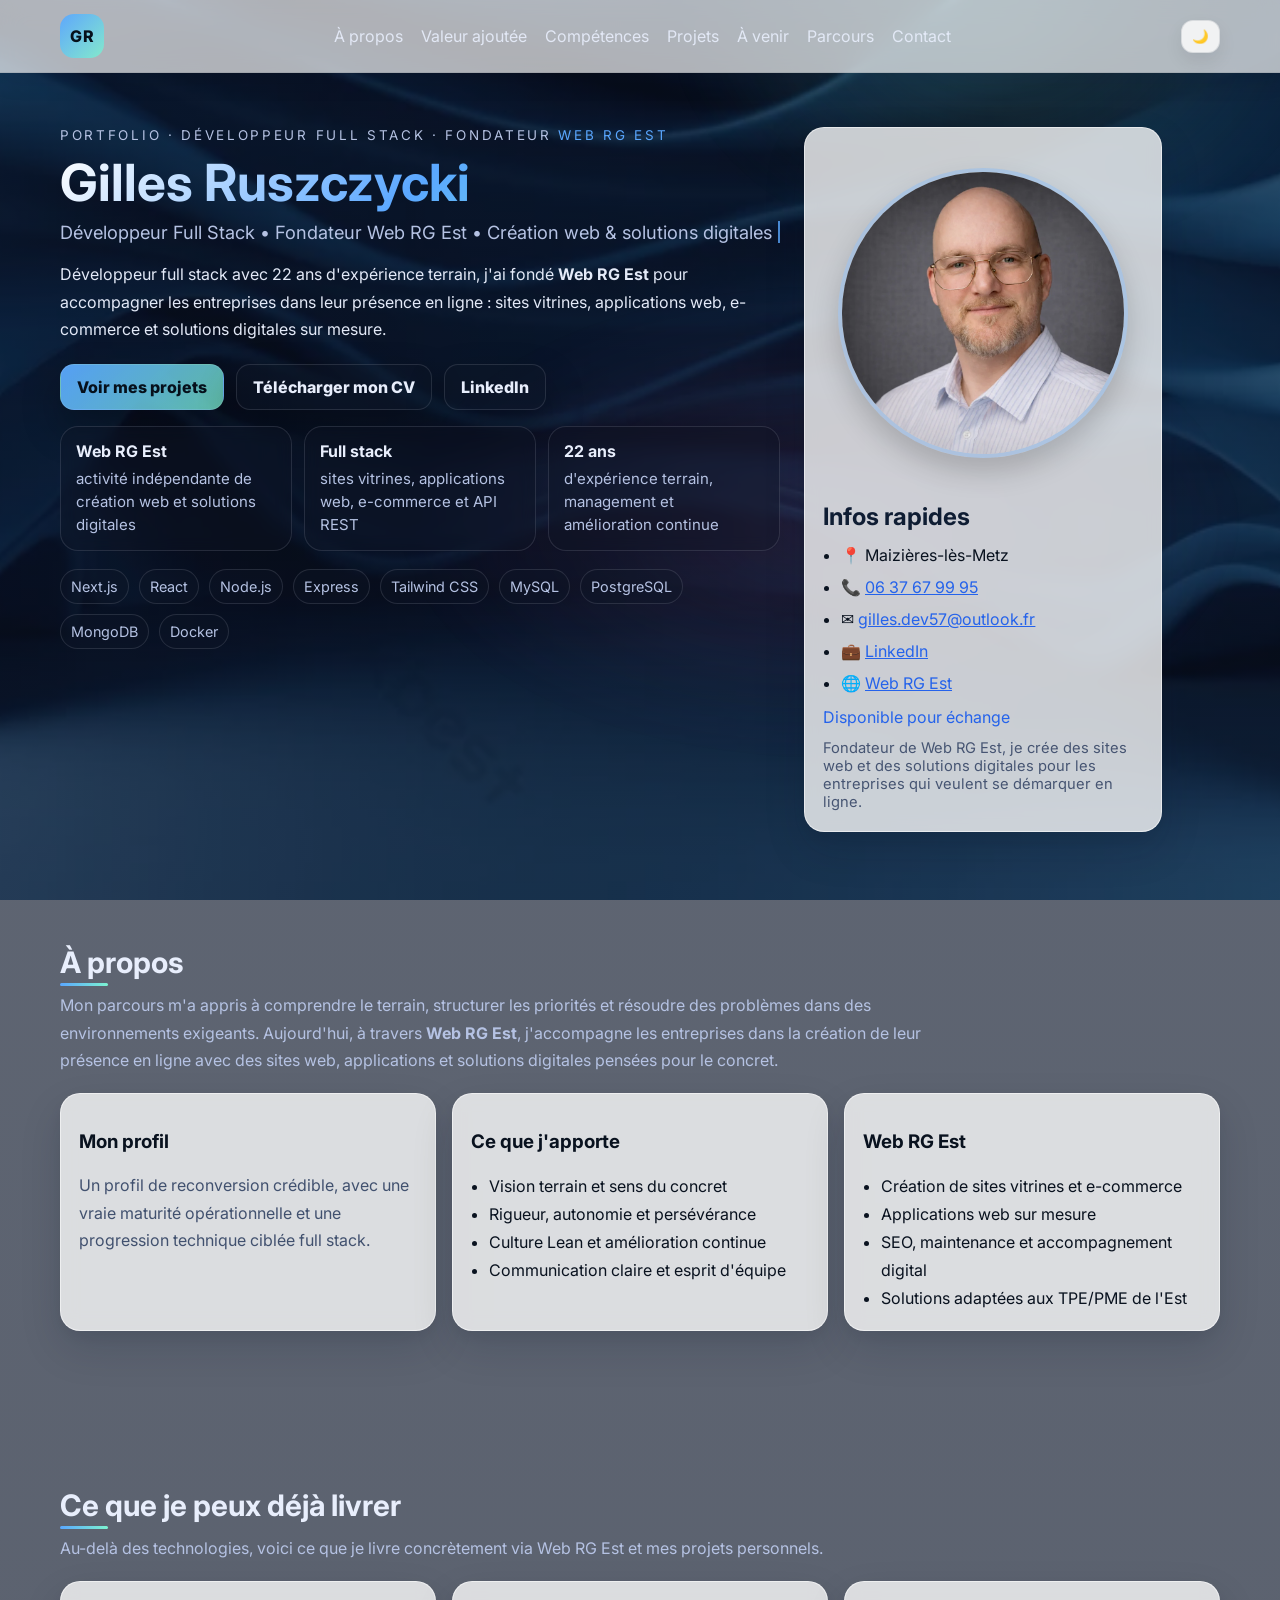
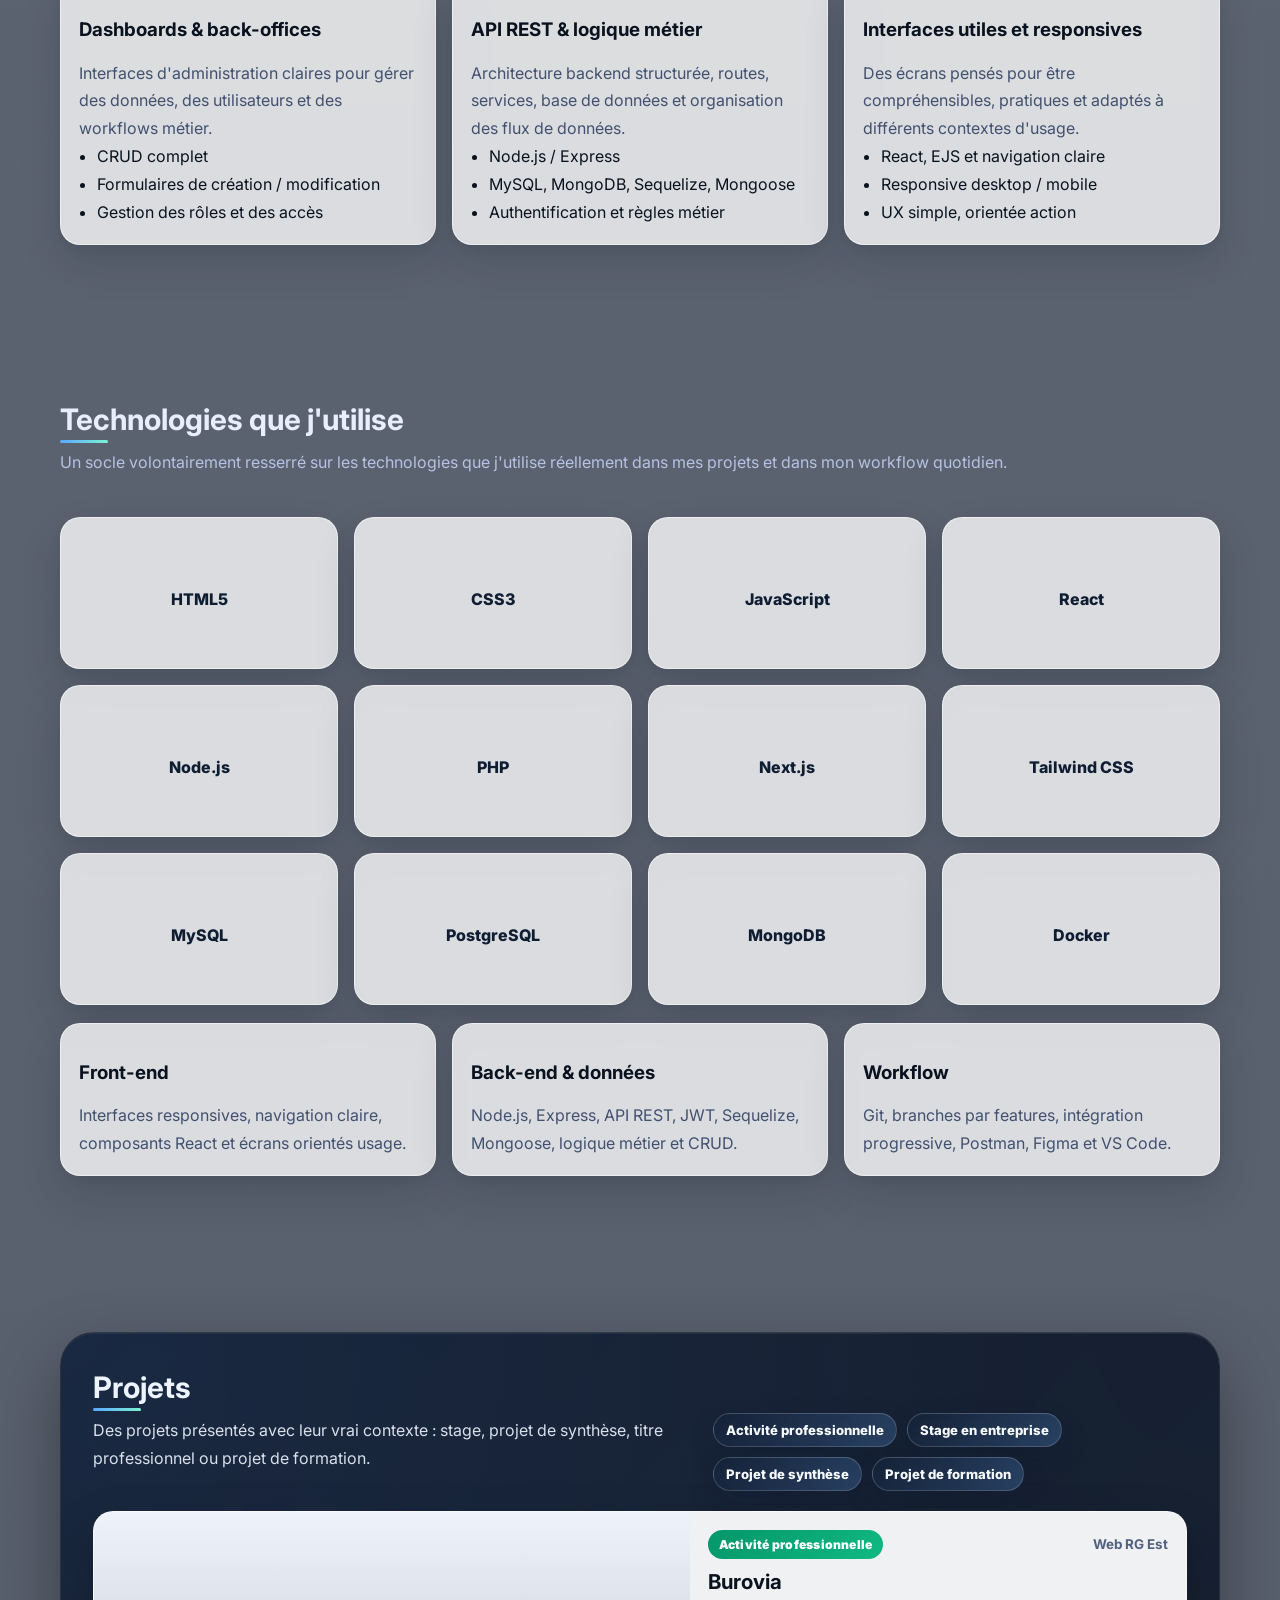
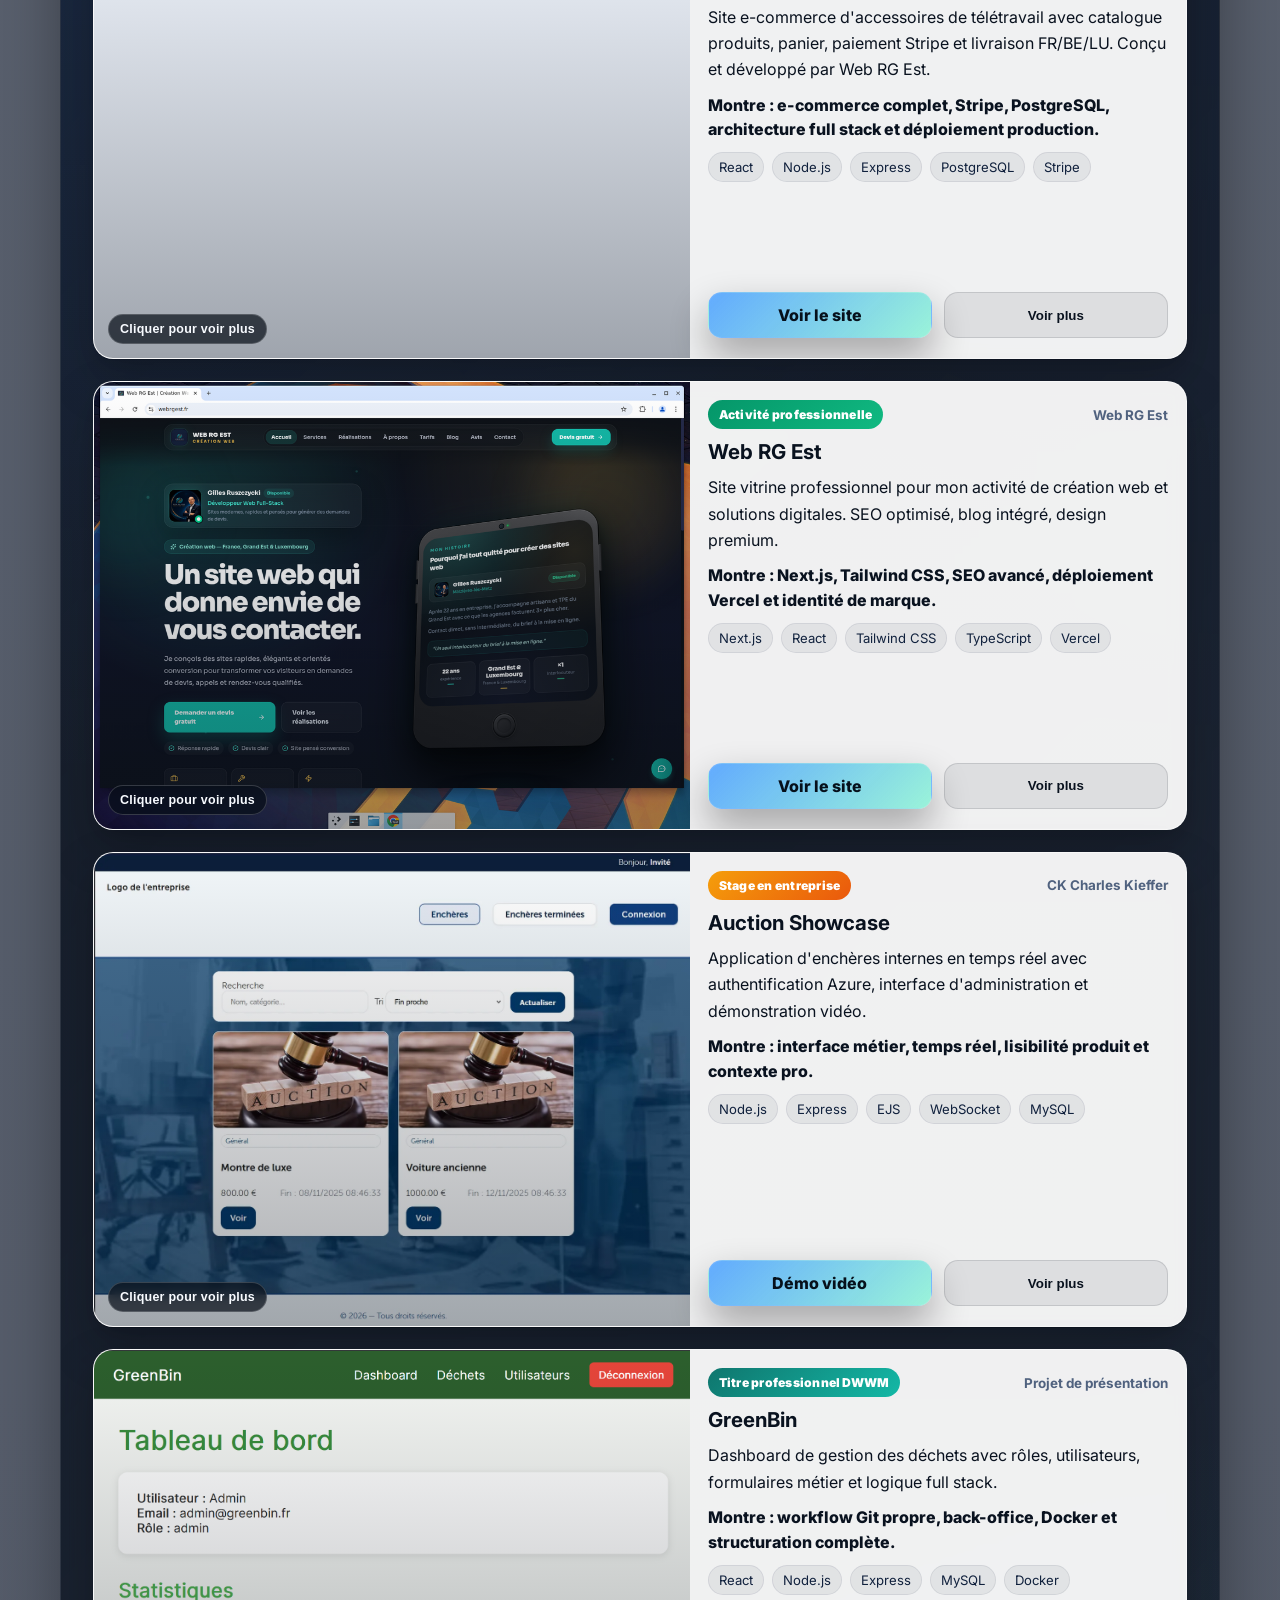
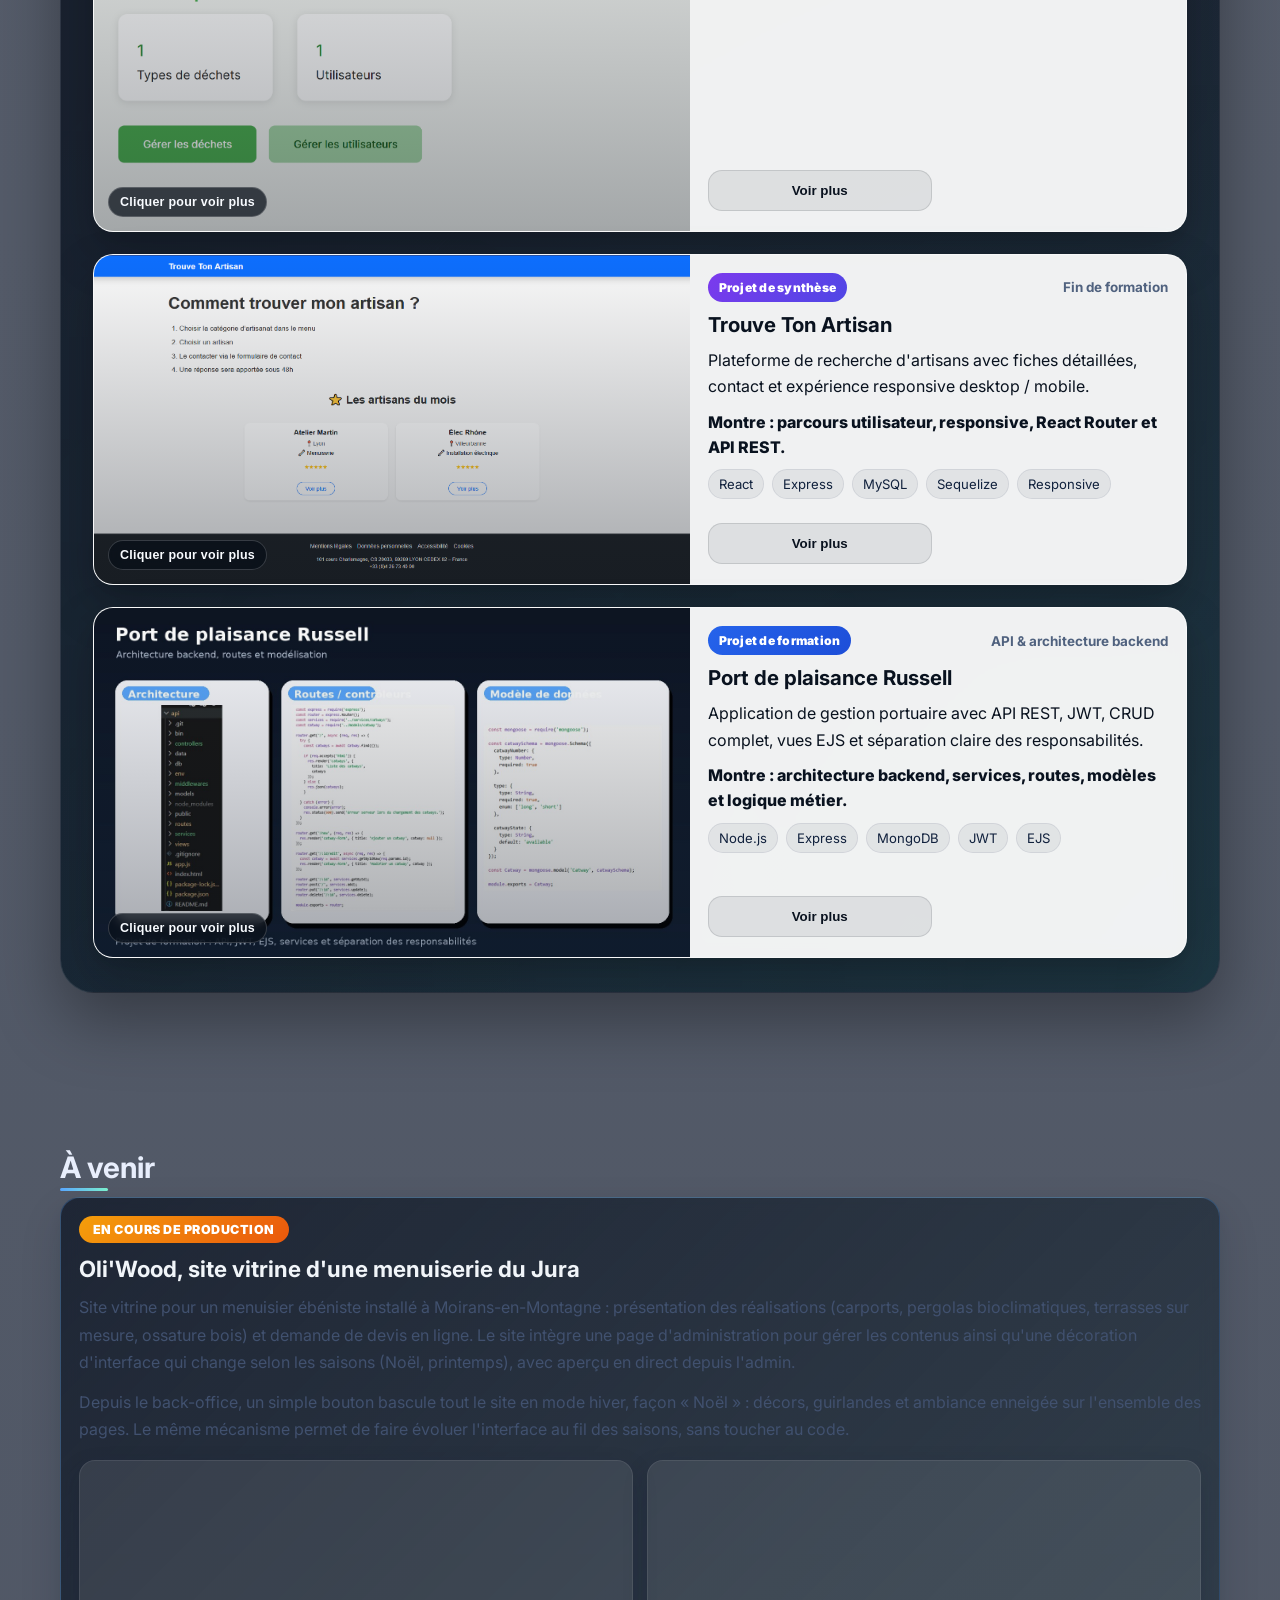
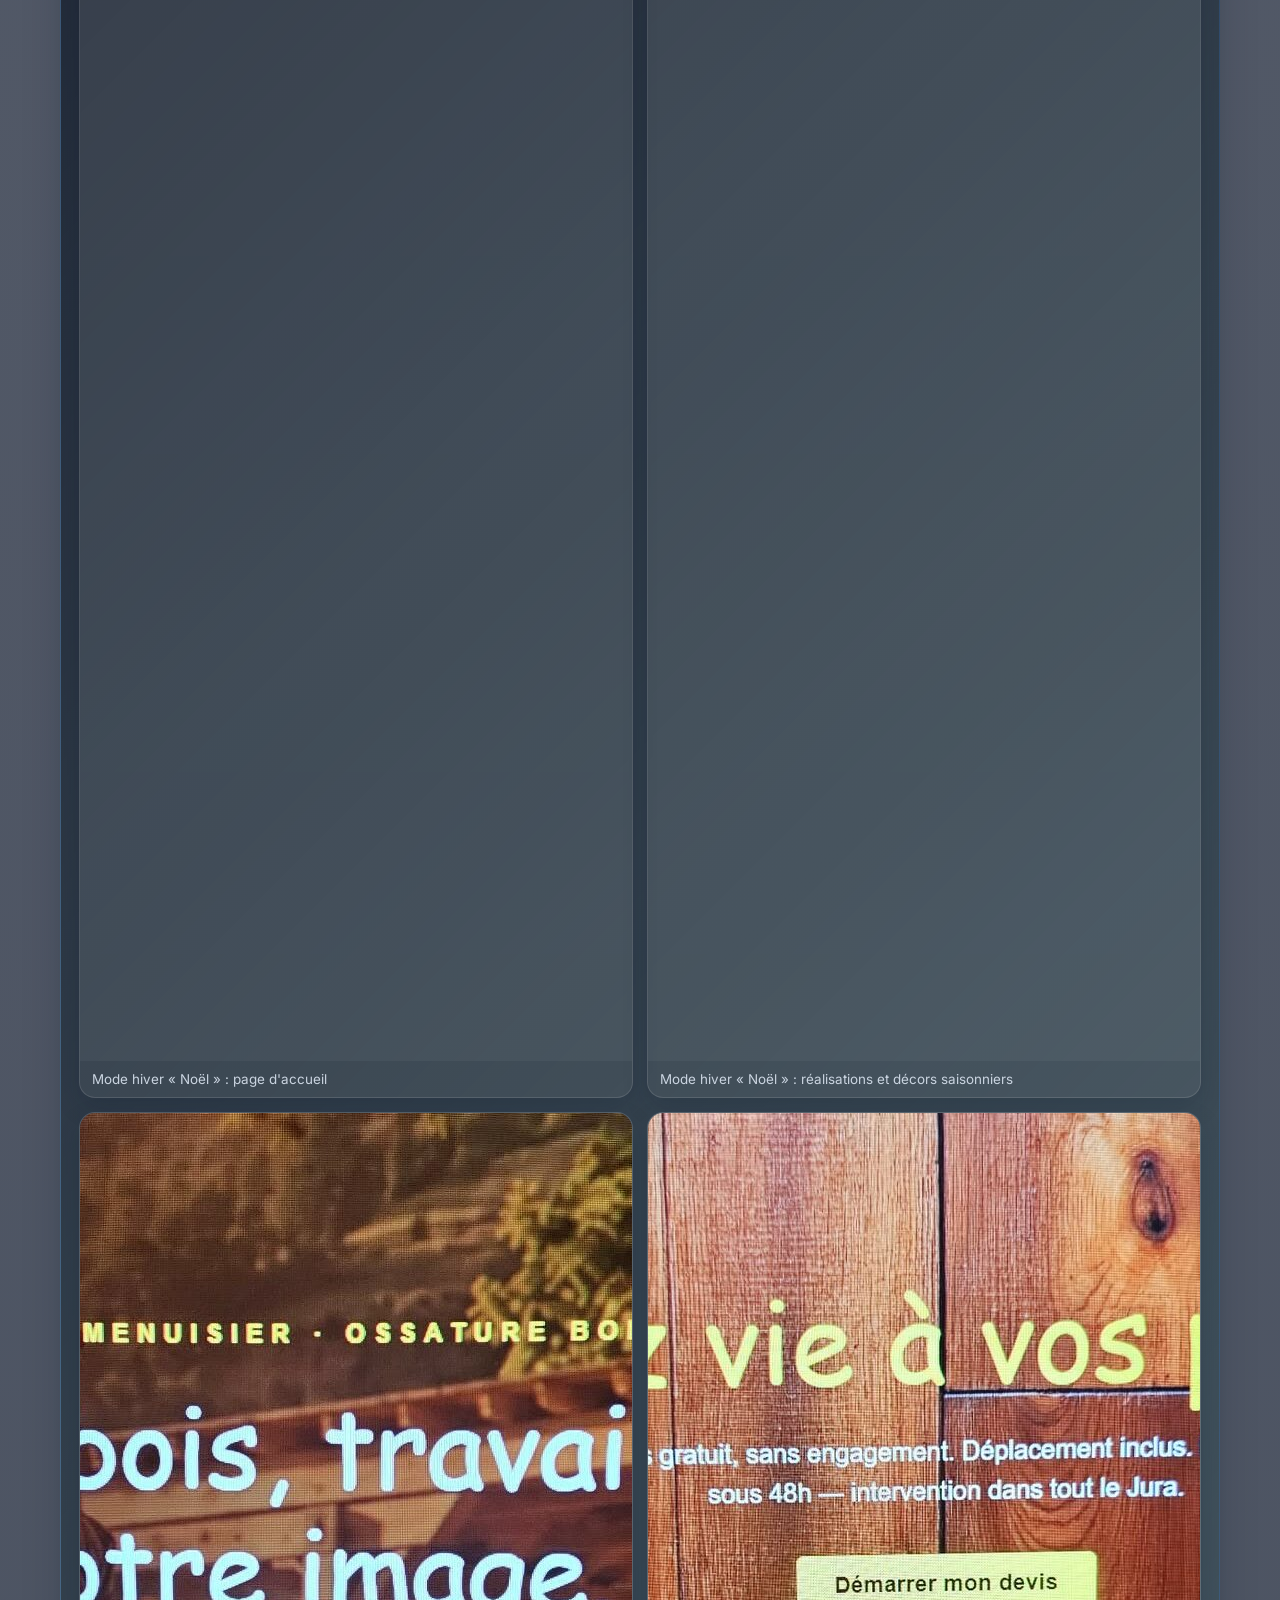
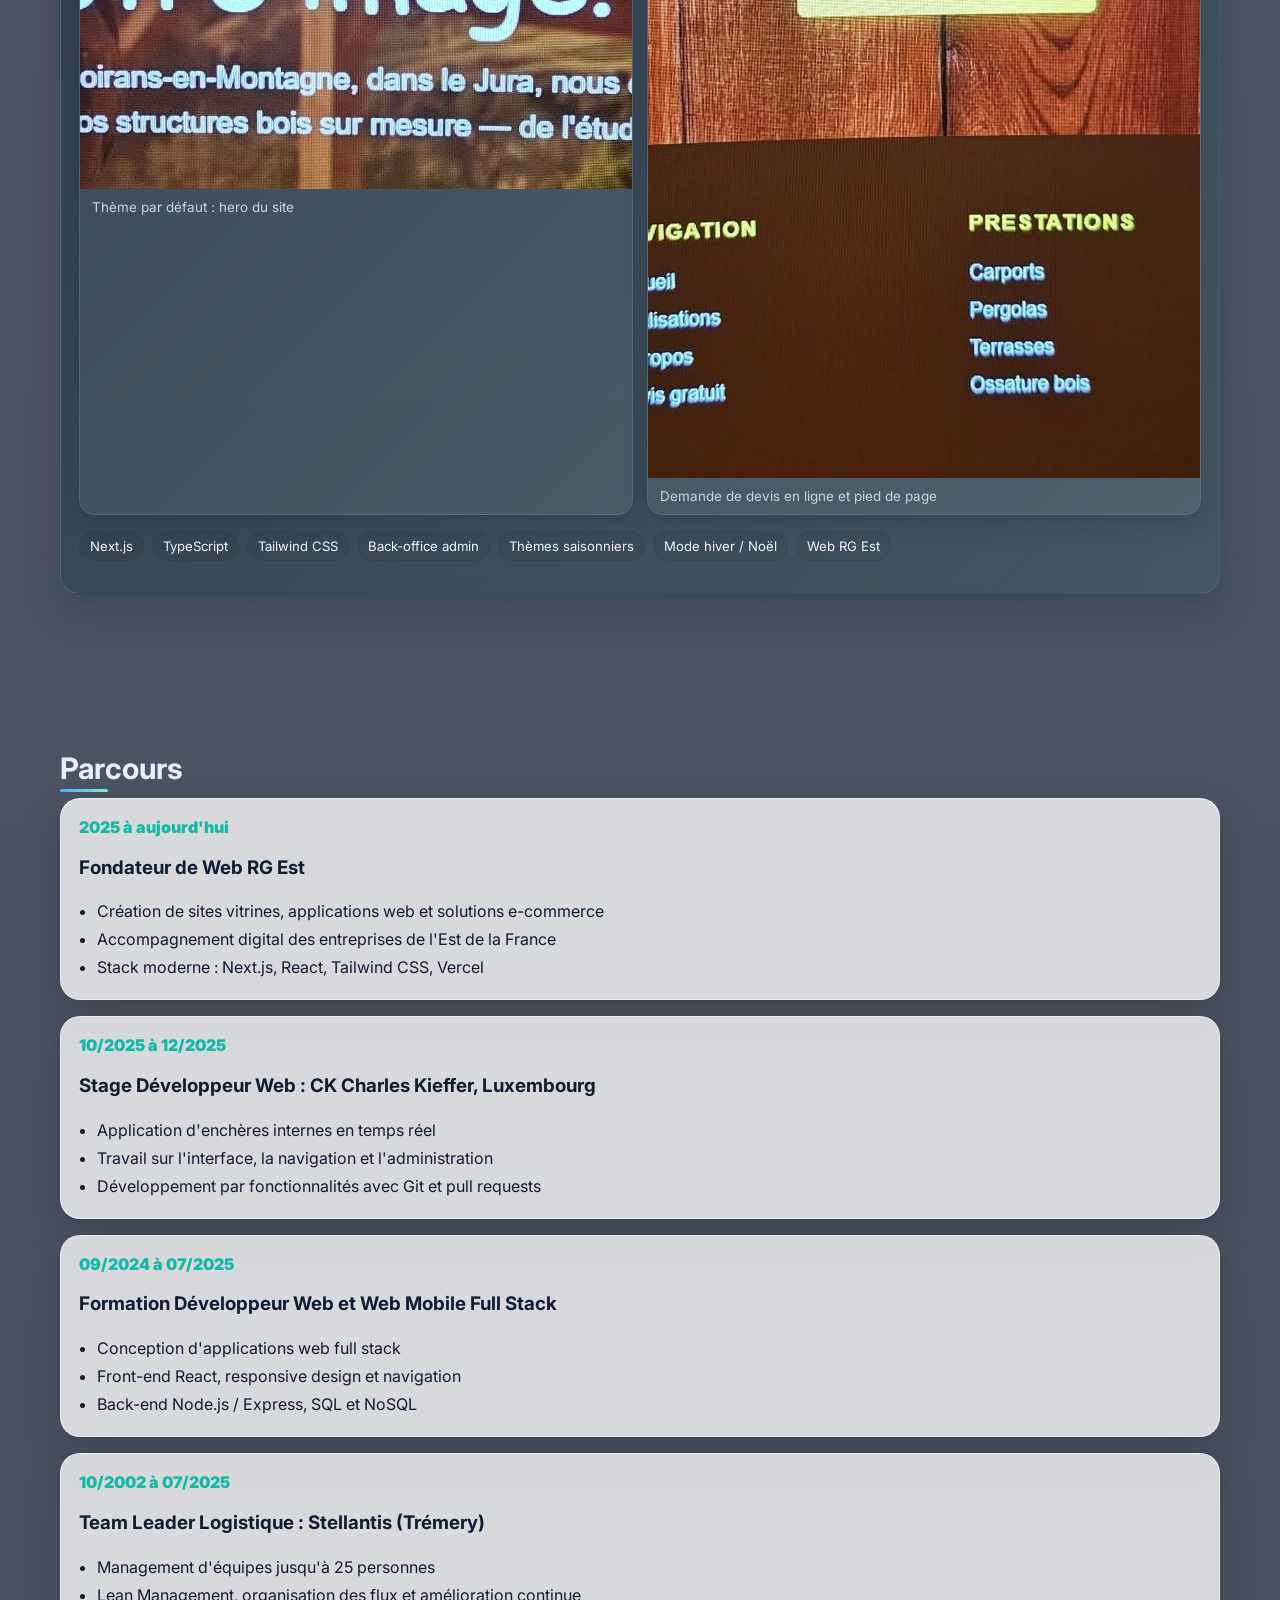
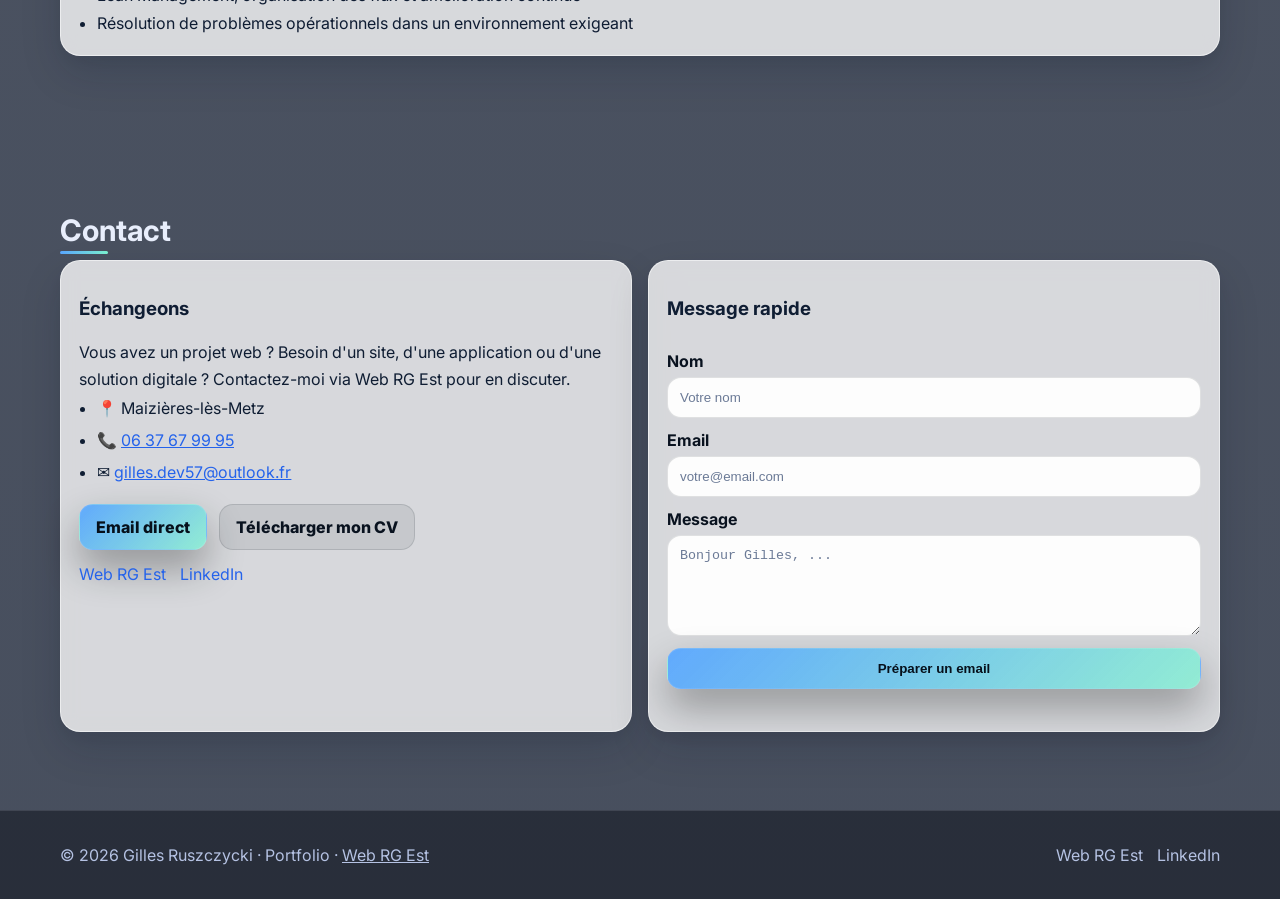
==== index.html @ 287aef4d "feat(a-venir): captures Oli'Wood dont le mode hiver Noel Co-Authored-By: gilles-dev <bnvc.x@outlook." ====
<!doctype html>
<html lang="fr">

<head>
  <meta charset="utf-8" />
  <meta name="viewport" content="width=device-width, initial-scale=1" />
  <title>Gilles Ruszczycki | Développeur Full Stack & Créateur Web RG Est</title>
  <meta name="description"
    content="Portfolio de Gilles Ruszczycki, développeur full stack et fondateur de Web RG Est : création de sites web, applications et solutions digitales." />
  <meta property="og:title" content="Gilles Ruszczycki | Développeur Full Stack & Créateur Web RG Est">
  <meta property="og:description"
    content="Développeur full stack et fondateur de Web RG Est : création web, applications et solutions digitales dans l'Est de la France." />
  <meta property="og:image" content="https://gilles-rusz.github.io/PORTFOLIO_CV2026/assets/img/preview_v7.jpg">
  <meta property="og:url" content="https://gilles-rusz.github.io/PORTFOLIO_CV2026/">
  <meta property="og:type" content="website">
  <meta name="author" content="Gilles Ruszczycki">
  <meta name="robots" content="index, follow">
  <meta name="theme-color" content="#0b0f17">
  <link rel="canonical" href="https://gilles-rusz.github.io/PORTFOLIO_CV2026/">

  <link rel="stylesheet" href="style.css?v=8.0">
  <link rel="stylesheet" href="https://cdn.jsdelivr.net/gh/devicons/devicon@latest/devicon.min.css">
  <link rel="preconnect" href="https://fonts.googleapis.com">
  <link rel="preconnect" href="https://fonts.gstatic.com" crossorigin>
  <link href="https://fonts.googleapis.com/css2?family=Inter:wght@400;600;700;800;900&display=swap" rel="stylesheet">

  <script type="application/ld+json">
{
  "@context": "https://schema.org",
  "@type": "Person",
  "name": "Gilles Ruszczycki",
  "url": "https://gilles-rusz.github.io/PORTFOLIO_CV2026/",
  "image": "https://gilles-rusz.github.io/PORTFOLIO_CV2026/assets/img/portrait.webp",
  "jobTitle": "Développeur Full Stack & Fondateur de Web RG Est",
  "description": "Développeur full stack et fondateur de Web RG Est : création de sites web, applications et solutions digitales.",
  "sameAs": [
    "https://www.linkedin.com/in/gilles-ruszczycki/",
    "https://webrgest.fr"
  ]
}
</script>
</head>

<body>
  <div class="bg-blobs" aria-hidden="true"></div>

  <header class="header">
    <nav class="nav container" id="top">
      <a class="logo" href="#top" aria-label="Retour en haut">GR</a>

      <div class="nav-links" id="navLinks">
        <a href="#apropos">À propos</a>
        <a href="#valeur">Valeur ajoutée</a>
        <a href="#competences">Compétences</a>
        <a href="#projets">Projets</a>
        <a href="#a-venir">À venir</a>
        <a href="#parcours">Parcours</a>
        <a href="#contact">Contact</a>
      </div>

      <div class="nav-actions">
        <button class="theme-btn" id="themeBtn" aria-label="Changer le thème" title="Changer le thème">🌙</button>
        <button class="burger" id="burger" aria-label="Ouvrir le menu" aria-expanded="false">☰</button>
      </div>
    </nav>
  </header>

  <main>
    <section class="hero container">
      <div class="hero-left">
        <p class="kicker">Portfolio · Développeur Full Stack · Fondateur <a href="https://webrgest.fr" target="_blank" rel="noopener noreferrer" style="color:var(--accent);text-decoration:none">Web RG Est</a></p>
        <h1 class="gradient-name">Gilles Ruszczycki</h1>
        <p class="subtitle">
          <span class="typed" data-typed="Développeur Full Stack • Fondateur Web RG Est • Création web & solutions digitales"></span>
        </p>

        <p class="lead">
          Développeur full stack avec 22 ans d'expérience terrain, j'ai fondé <strong>Web RG Est</strong> pour accompagner
          les entreprises dans leur présence en ligne : sites vitrines, applications web, e-commerce et solutions digitales sur mesure.
        </p>

        <div class="hero-actions">
          <a class="btn" href="#projets">Voir mes projets</a>
          <a class="btn btn-ghost" href="assets/cv/CV_Gilles_Ruszczycki_Dev_Full_Stack.pdf" target="_blank" rel="noopener noreferrer">Télécharger mon CV</a>
          <a class="btn btn-ghost" href="https://www.linkedin.com/in/gilles-ruszczycki/" target="_blank" rel="noopener noreferrer">LinkedIn</a>
        </div>

        <div class="hero-proof-grid" aria-label="Points forts">
          <article class="proof-card">
            <strong>Web RG Est</strong>
            <span>activité indépendante de création web et solutions digitales</span>
          </article>
          <article class="proof-card">
            <strong>Full stack</strong>
            <span>sites vitrines, applications web, e-commerce et API REST</span>
          </article>
          <article class="proof-card">
            <strong>22 ans</strong>
            <span>d'expérience terrain, management et amélioration continue</span>
          </article>
        </div>

        <div class="chips" aria-label="Technologies principales">
          <span class="chip">Next.js</span>
          <span class="chip">React</span>
          <span class="chip">Node.js</span>
          <span class="chip">Express</span>
          <span class="chip">Tailwind CSS</span>
          <span class="chip">MySQL</span>
          <span class="chip">PostgreSQL</span>
          <span class="chip">MongoDB</span>
          <span class="chip">Docker</span>

        </div>
      </div>

      <aside class="hero-right card">
        <div class="avatar-wrap">
          <img class="avatar-photo" src="./assets/img/portrait.webp" alt="Portrait de Gilles Ruszczycki" width="900" height="900" />
        </div>
        <div class="card-body">
          <h2 class="card-title">Infos rapides</h2>
          <ul class="list info-list">
            <li>📍 Maizières-lès-Metz</li>
            <li>📞 <a href="tel:+33637679995">06 37 67 99 95</a></li>
            <li>✉️ <a href="mailto:gilles.dev57@outlook.fr">gilles.dev57@outlook.fr</a></li>
            <li>💼 <a href="https://www.linkedin.com/in/gilles-ruszczycki/" target="_blank" rel="noopener noreferrer">LinkedIn</a></li>

            <li>🌐 <a href="https://webrgest.fr" target="_blank" rel="noopener noreferrer">Web RG Est</a></li>
          </ul>

          <div class="links">
            <a href="#contact">Disponible pour échange</a>
          </div>

          <p class="hint">
            Fondateur de Web RG Est, je crée des sites web et des solutions digitales pour les entreprises
            qui veulent se démarquer en ligne.
          </p>
        </div>
      </aside>
    </section>

    <section id="apropos" class="section container reveal">
      <h2>À propos</h2>
      <p class="section-text section-lead">
        Mon parcours m'a appris à comprendre le terrain, structurer les priorités et résoudre des problèmes dans des environnements exigeants.
        Aujourd'hui, à travers <strong>Web RG Est</strong>, j'accompagne les entreprises dans la création de leur présence en ligne
        avec des sites web, applications et solutions digitales pensées pour le concret.
      </p>

      <div class="grid-3 about-grid">
        <div class="card pad">
          <h3>Mon profil</h3>
          <p class="section-text section-text-tight">
            Un profil de reconversion crédible, avec une vraie maturité opérationnelle et une progression technique ciblée full stack.
          </p>
        </div>

        <div class="card pad">
          <h3>Ce que j'apporte</h3>
          <ul class="list">
            <li>Vision terrain et sens du concret</li>
            <li>Rigueur, autonomie et persévérance</li>
            <li>Culture Lean et amélioration continue</li>
            <li>Communication claire et esprit d'équipe</li>
          </ul>
        </div>

        <div class="card pad">
          <h3>Web RG Est</h3>
          <ul class="list">
            <li>Création de sites vitrines et e-commerce</li>
            <li>Applications web sur mesure</li>
            <li>SEO, maintenance et accompagnement digital</li>
            <li>Solutions adaptées aux TPE/PME de l'Est</li>
          </ul>
        </div>
      </div>
    </section>

    <section id="valeur" class="section container reveal">
      <h2>Ce que je peux déjà livrer</h2>
      <p class="section-text section-lead">
        Au-delà des technologies, voici ce que je livre concrètement via Web RG Est et mes projets personnels.
      </p>
      <div class="value-grid">
        <article class="card pad value-card">
          <h3>Dashboards & back-offices</h3>
          <p class="section-text section-text-tight">Interfaces d'administration claires pour gérer des données, des utilisateurs et des workflows métier.</p>
          <ul class="list">
            <li>CRUD complet</li>
            <li>Formulaires de création / modification</li>
            <li>Gestion des rôles et des accès</li>
          </ul>
        </article>

        <article class="card pad value-card">
          <h3>API REST & logique métier</h3>
          <p class="section-text section-text-tight">Architecture backend structurée, routes, services, base de données et organisation des flux de données.</p>
          <ul class="list">
            <li>Node.js / Express</li>
            <li>MySQL, MongoDB, Sequelize, Mongoose</li>
            <li>Authentification et règles métier</li>
          </ul>
        </article>

        <article class="card pad value-card">
          <h3>Interfaces utiles et responsives</h3>
          <p class="section-text section-text-tight">Des écrans pensés pour être compréhensibles, pratiques et adaptés à différents contextes d'usage.</p>
          <ul class="list">
            <li>React, EJS et navigation claire</li>
            <li>Responsive desktop / mobile</li>
            <li>UX simple, orientée action</li>
          </ul>
        </article>
      </div>
    </section>
    <section id="competences" class="section container reveal">
      <div class="section-head section-head-stack">
        <div>
          <h2>Technologies que j'utilise</h2>
          <p class="section-text">Un socle volontairement resserré sur les technologies que j'utilise réellement dans mes projets et dans mon workflow quotidien.</p>
        </div>
      </div>

      <div class="tech-logos-grid" aria-label="Technologies principales">
        <article class="tech-logo-card card pad">
          <i class="devicon-html5-plain colored" aria-hidden="true"></i>
          <span>HTML5</span>
        </article>
        <article class="tech-logo-card card pad">
          <i class="devicon-css3-plain colored" aria-hidden="true"></i>
          <span>CSS3</span>
        </article>
        <article class="tech-logo-card card pad">
          <i class="devicon-javascript-plain colored" aria-hidden="true"></i>
          <span>JavaScript</span>
        </article>
        <article class="tech-logo-card card pad">
          <i class="devicon-react-original colored" aria-hidden="true"></i>
          <span>React</span>
        </article>
        <article class="tech-logo-card card pad">
          <i class="devicon-nodejs-plain colored" aria-hidden="true"></i>
          <span>Node.js</span>
        </article>
        <article class="tech-logo-card card pad">
          <i class="devicon-php-plain colored" aria-hidden="true"></i>
          <span>PHP</span>
        </article>
        <article class="tech-logo-card card pad">
          <i class="devicon-nextjs-plain" aria-hidden="true"></i>
          <span>Next.js</span>
        </article>
        <article class="tech-logo-card card pad">
          <i class="devicon-tailwindcss-original colored" aria-hidden="true"></i>
          <span>Tailwind CSS</span>
        </article>
        <article class="tech-logo-card card pad">
          <i class="devicon-mysql-original colored" aria-hidden="true"></i>
          <span>MySQL</span>
        </article>
        <article class="tech-logo-card card pad">
          <i class="devicon-postgresql-plain colored" aria-hidden="true"></i>
          <span>PostgreSQL</span>
        </article>
        <article class="tech-logo-card card pad">
          <i class="devicon-mongodb-plain colored" aria-hidden="true"></i>
          <span>MongoDB</span>
        </article>
        <article class="tech-logo-card card pad">
          <i class="devicon-docker-plain colored" aria-hidden="true"></i>
          <span>Docker</span>
        </article>
      </div>

      <div class="tech-summary-grid">
        <article class="card pad">
          <h3>Front-end</h3>
          <p class="section-text section-text-tight">Interfaces responsives, navigation claire, composants React et écrans orientés usage.</p>
        </article>
        <article class="card pad">
          <h3>Back-end & données</h3>
          <p class="section-text section-text-tight">Node.js, Express, API REST, JWT, Sequelize, Mongoose, logique métier et CRUD.</p>
        </article>
        <article class="card pad">
          <h3>Workflow</h3>
          <p class="section-text section-text-tight">Git, branches par features, intégration progressive, Postman, Figma et VS Code.</p>
        </article>
      </div>
    </section>
    <section id="projets" class="section container reveal">
      <div class="projects-shell projects-shell-v71 projects-shell-dark">
        <div class="section-head">
          <div>
            <h2>Projets</h2>
            <p class="section-text">Des projets présentés avec leur vrai contexte : stage, projet de synthèse, titre professionnel ou projet de formation.</p>
          </div>
          <div class="project-legend project-legend-v71">
            <span class="legend-chip">Activité professionnelle</span>
            <span class="legend-chip">Stage en entreprise</span>
            <span class="legend-chip">Projet de synthèse</span>
            <span class="legend-chip">Projet de formation</span>
          </div>
        </div>

        <div class="projects-grid-v71">
          <article class="project-card-v71 card project-card-clickable project-card-featured" data-project="burovia" tabindex="0" role="button" aria-label="Ouvrir les détails du projet Burovia">
            <button class="project-cover-v71 project-cover-trigger" data-project="burovia" type="button" aria-label="Voir les détails du projet Burovia">
              <img src="assets/img/burovia-cover.png" alt="Capture du site Burovia.eu" loading="lazy" decoding="async" />
              <span class="project-cover-hint">Cliquer pour voir plus</span>
            </button>
            <div class="project-card-body">
              <div class="project-topline">
                <span class="project-context-badge pro">Activité professionnelle</span>
                <span class="project-context-note">Web RG Est</span>
              </div>
              <h3>Burovia</h3>
              <p class="project-card-text">Site e-commerce d'accessoires de télétravail avec catalogue produits, panier, paiement Stripe et livraison FR/BE/LU. Conçu et développé par Web RG Est.</p>
              <p class="project-card-proof">Montre : e-commerce complet, Stripe, PostgreSQL, architecture full stack et déploiement production.</p>
              <div class="tags">
                <span class="tag">React</span>
                <span class="tag">Node.js</span>
                <span class="tag">Express</span>
                <span class="tag">PostgreSQL</span>
                <span class="tag">Stripe</span>
              </div>
              <div class="project-actions-row">
                <a class="btn project-action-link" href="https://burovia.eu" target="_blank" rel="noopener noreferrer">Voir le site</a>
                <button class="btn btn-ghost project-trigger project-action-link" data-project="burovia" type="button">Voir plus</button>
              </div>
            </div>
          </article>

          <article class="project-card-v71 card project-card-clickable project-card-featured" data-project="webrgest" tabindex="0" role="button" aria-label="Ouvrir les détails du projet Web RG Est">
            <button class="project-cover-v71 project-cover-trigger" data-project="webrgest" type="button" aria-label="Voir les détails du projet Web RG Est">
              <img src="assets/img/webrgest-cover.png" alt="Capture du site Web RG Est" loading="lazy" decoding="async" />
              <span class="project-cover-hint">Cliquer pour voir plus</span>
            </button>
            <div class="project-card-body">
              <div class="project-topline">
                <span class="project-context-badge pro">Activité professionnelle</span>
                <span class="project-context-note">Web RG Est</span>
              </div>
              <h3>Web RG Est</h3>
              <p class="project-card-text">Site vitrine professionnel pour mon activité de création web et solutions digitales. SEO optimisé, blog intégré, design premium.</p>
              <p class="project-card-proof">Montre : Next.js, Tailwind CSS, SEO avancé, déploiement Vercel et identité de marque.</p>
              <div class="tags">
                <span class="tag">Next.js</span>
                <span class="tag">React</span>
                <span class="tag">Tailwind CSS</span>
                <span class="tag">TypeScript</span>
                <span class="tag">Vercel</span>
              </div>
              <div class="project-actions-row">
                <a class="btn project-action-link" href="https://webrgest.fr" target="_blank" rel="noopener noreferrer">Voir le site</a>
                <button class="btn btn-ghost project-trigger project-action-link" data-project="webrgest" type="button">Voir plus</button>
              </div>
            </div>
          </article>

          <article class="project-card-v71 card project-card-clickable project-card-featured" data-project="auction" tabindex="0" role="button" aria-label="Ouvrir les détails du projet Auction Showcase">
            <button class="project-cover-v71 project-cover-trigger" data-project="auction" type="button" aria-label="Voir les détails du projet Auction Showcase">
              <img src="assets/img/auction-cover.webp" alt="Capture du projet Auction Showcase" loading="lazy" decoding="async" />
              <span class="project-cover-hint">Cliquer pour voir plus</span>
            </button>
            <div class="project-card-body">
              <div class="project-topline">
                <span class="project-context-badge stage">Stage en entreprise</span>
                <span class="project-context-note">CK Charles Kieffer</span>
              </div>
              <h3>Auction Showcase</h3>
              <p class="project-card-text">Application d'enchères internes en temps réel avec authentification Azure, interface d'administration et démonstration vidéo.</p>
              <p class="project-card-proof">Montre : interface métier, temps réel, lisibilité produit et contexte pro.</p>
              <div class="tags">
                <span class="tag">Node.js</span>
                <span class="tag">Express</span>
                <span class="tag">EJS</span>
                <span class="tag">WebSocket</span>
                <span class="tag">MySQL</span>
              </div>
              <div class="project-actions-row">
                <a class="btn project-action-link" href="https://www.youtube.com/watch?v=fjJrTaBJ95k" target="_blank" rel="noopener noreferrer">Démo vidéo</a>
                <button class="btn btn-ghost project-trigger project-action-link" data-project="auction" type="button">Voir plus</button>
              </div>
            </div>
          </article>

          <article class="project-card-v71 card project-card-clickable project-card-featured" data-project="greenbin" tabindex="0" role="button" aria-label="Ouvrir les détails du projet GreenBin">
            <button class="project-cover-v71 project-cover-trigger" data-project="greenbin" type="button" aria-label="Voir les détails du projet GreenBin">
              <img src="assets/img/greenbin-dashboard.png" alt="Capture du dashboard GreenBin" loading="lazy" decoding="async" />
              <span class="project-cover-hint">Cliquer pour voir plus</span>
            </button>
            <div class="project-card-body">
              <div class="project-topline">
                <span class="project-context-badge title-pro">Titre professionnel DWWM</span>
                <span class="project-context-note">Projet de présentation</span>
              </div>
              <h3>GreenBin</h3>
              <p class="project-card-text">Dashboard de gestion des déchets avec rôles, utilisateurs, formulaires métier et logique full stack.</p>
              <p class="project-card-proof">Montre : workflow Git propre, back-office, Docker et structuration complète.</p>
              <div class="tags">
                <span class="tag">React</span>
                <span class="tag">Node.js</span>
                <span class="tag">Express</span>
                <span class="tag">MySQL</span>
                <span class="tag">Docker</span>
              </div>
              <div class="project-actions-row">
                <button class="btn btn-ghost project-trigger project-action-link" data-project="greenbin" type="button">Voir plus</button>
              </div>
            </div>
          </article>

          <article class="project-card-v71 card project-card-clickable project-card-featured" data-project="artisan" tabindex="0" role="button" aria-label="Ouvrir les détails du projet Trouve Ton Artisan">
            <button class="project-cover-v71 project-cover-trigger" data-project="artisan" type="button" aria-label="Voir les détails du projet Trouve Ton Artisan">
              <img src="assets/img/artisan-home-desktop.png" alt="Capture du projet Trouve Ton Artisan" loading="lazy" decoding="async" />
              <span class="project-cover-hint">Cliquer pour voir plus</span>
            </button>
            <div class="project-card-body">
              <div class="project-topline">
                <span class="project-context-badge study">Projet de synthèse</span>
                <span class="project-context-note">Fin de formation</span>
              </div>
              <h3>Trouve Ton Artisan</h3>
              <p class="project-card-text">Plateforme de recherche d'artisans avec fiches détaillées, contact et expérience responsive desktop / mobile.</p>
              <p class="project-card-proof">Montre : parcours utilisateur, responsive, React Router et API REST.</p>
              <div class="tags">
                <span class="tag">React</span>
                <span class="tag">Express</span>
                <span class="tag">MySQL</span>
                <span class="tag">Sequelize</span>
                <span class="tag">Responsive</span>
              </div>
              <div class="project-actions-row">
                <button class="btn btn-ghost project-trigger project-action-link" data-project="artisan" type="button">Voir plus</button>
              </div>
            </div>
          </article>

          <article class="project-card-v71 card project-card-clickable project-card-featured" data-project="russell" tabindex="0" role="button" aria-label="Ouvrir les détails du projet Port de plaisance Russell">
            <button class="project-cover-v71 code-cover-v71 project-cover-trigger" data-project="russell" type="button" aria-label="Voir les détails du projet Port de plaisance Russell">
              <img src="assets/img/russell-cover-v71.jpg" alt="Montage visuel du projet Russell" loading="lazy" decoding="async" />
              <span class="project-cover-hint">Cliquer pour voir plus</span>
            </button>
            <div class="project-card-body">
              <div class="project-topline">
                <span class="project-context-badge training">Projet de formation</span>
                <span class="project-context-note">API & architecture backend</span>
              </div>
              <h3>Port de plaisance Russell</h3>
              <p class="project-card-text">Application de gestion portuaire avec API REST, JWT, CRUD complet, vues EJS et séparation claire des responsabilités.</p>
              <p class="project-card-proof">Montre : architecture backend, services, routes, modèles et logique métier.</p>
              <div class="tags">
                <span class="tag">Node.js</span>
                <span class="tag">Express</span>
                <span class="tag">MongoDB</span>
                <span class="tag">JWT</span>
                <span class="tag">EJS</span>
              </div>
              <div class="project-actions-row">
                <button class="btn btn-ghost project-trigger project-action-link" data-project="russell" type="button">Voir plus</button>
              </div>
            </div>
          </article>
        </div>
      </div>
    </section>

    <section id="a-venir" class="section container reveal">
      <h2>À venir</h2>
      <div class="coming-soon-banner card pad">
        <div class="coming-soon-content">
          <span class="coming-soon-badge">En cours de production</span>
          <h3>Oli'Wood, site vitrine d'une menuiserie du Jura</h3>
          <p class="section-text section-text-tight">
            Site vitrine pour un menuisier ébéniste installé à Moirans-en-Montagne : présentation des
            réalisations (carports, pergolas bioclimatiques, terrasses sur mesure, ossature bois) et
            demande de devis en ligne. Le site intègre une page d'administration pour gérer les contenus
            ainsi qu'une décoration d'interface qui change selon les saisons (Noël, printemps), avec
            aperçu en direct depuis l'admin.
          </p>
          <p class="section-text section-text-tight">
            Depuis le back-office, un simple bouton bascule tout le site en mode hiver, façon « Noël » :
            décors, guirlandes et ambiance enneigée sur l'ensemble des pages. Le même mécanisme permet
            de faire évoluer l'interface au fil des saisons, sans toucher au code.
          </p>
          <div class="coming-soon-shots">
            <figure class="coming-soon-shot">
              <img src="assets/img/oliwood-noel-accueil.jpg" alt="Accueil Oli'Wood en mode Noël" loading="lazy" decoding="async" width="1600" height="1200">
              <figcaption>Mode hiver « Noël » : page d'accueil</figcaption>
            </figure>
            <figure class="coming-soon-shot">
              <img src="assets/img/oliwood-noel-realisations.jpg" alt="Réalisations Oli'Wood en mode Noël" loading="lazy" decoding="async" width="1600" height="1200">
              <figcaption>Mode hiver « Noël » : réalisations et décors saisonniers</figcaption>
            </figure>
            <figure class="coming-soon-shot">
              <img src="assets/img/oliwood-accueil.jpg" alt="Accueil Oli'Wood en thème par défaut" loading="lazy" decoding="async" width="1080" height="676">
              <figcaption>Thème par défaut : hero du site</figcaption>
            </figure>
            <figure class="coming-soon-shot">
              <img src="assets/img/oliwood-devis.jpg" alt="Section devis et pied de page Oli'Wood" loading="lazy" decoding="async" width="1600" height="965">
              <figcaption>Demande de devis en ligne et pied de page</figcaption>
            </figure>
          </div>
          <div class="tags">
            <span class="tag">Next.js</span>
            <span class="tag">TypeScript</span>
            <span class="tag">Tailwind CSS</span>
            <span class="tag">Back-office admin</span>
            <span class="tag">Thèmes saisonniers</span>
            <span class="tag">Mode hiver / Noël</span>
            <span class="tag">Web RG Est</span>
          </div>
        </div>
      </div>
    </section>

    <section id="parcours" class="section container reveal">
      <h2>Parcours</h2>
      <div class="timeline">
        <div class="timeline-item card pad">
          <div class="timeline-date">2025 à aujourd'hui</div>
          <h3>Fondateur de Web RG Est</h3>
          <ul class="list">
            <li>Création de sites vitrines, applications web et solutions e-commerce</li>
            <li>Accompagnement digital des entreprises de l'Est de la France</li>
            <li>Stack moderne : Next.js, React, Tailwind CSS, Vercel</li>
          </ul>
        </div>

        <div class="timeline-item card pad">
          <div class="timeline-date">10/2025 à 12/2025</div>
          <h3>Stage Développeur Web : CK Charles Kieffer, Luxembourg</h3>
          <ul class="list">
            <li>Application d'enchères internes en temps réel</li>
            <li>Travail sur l'interface, la navigation et l'administration</li>
            <li>Développement par fonctionnalités avec Git et pull requests</li>
          </ul>
        </div>

        <div class="timeline-item card pad">
          <div class="timeline-date">09/2024 à 07/2025</div>
          <h3>Formation Développeur Web et Web Mobile Full Stack</h3>
          <ul class="list">
            <li>Conception d'applications web full stack</li>
            <li>Front-end React, responsive design et navigation</li>
            <li>Back-end Node.js / Express, SQL et NoSQL</li>
          </ul>
        </div>

        <div class="timeline-item card pad">
          <div class="timeline-date">10/2002 à 07/2025</div>
          <h3>Team Leader Logistique : Stellantis (Trémery)</h3>
          <ul class="list">
            <li>Management d'équipes jusqu'à 25 personnes</li>
            <li>Lean Management, organisation des flux et amélioration continue</li>
            <li>Résolution de problèmes opérationnels dans un environnement exigeant</li>
          </ul>
        </div>
      </div>
    </section>

    <section id="contact" class="section container reveal">
      <h2>Contact</h2>
      <div class="grid-2 contact-grid">
        <div class="card pad">
          <h3>Échangeons</h3>
          <p class="section-text section-text-tight">
            Vous avez un projet web ? Besoin d'un site, d'une application ou d'une solution digitale ?
            Contactez-moi via Web RG Est pour en discuter.
          </p>

          <ul class="list info-list">
            <li>📍 Maizières-lès-Metz</li>
            <li>📞 <a href="tel:+33637679995">06 37 67 99 95</a></li>
            <li>✉️ <a href="mailto:gilles.dev57@outlook.fr">gilles.dev57@outlook.fr</a></li>
          </ul>

          <div class="contact-actions">
            <a class="btn" href="mailto:gilles.dev57@outlook.fr">Email direct</a>
            <a class="btn btn-ghost" href="assets/cv/CV_Gilles_Ruszczycki_Dev_Full_Stack.pdf" target="_blank" rel="noopener noreferrer">Télécharger mon CV</a> 
          </div>

          <div class="contact-links">
            <a href="https://webrgest.fr" target="_blank" rel="noopener noreferrer">Web RG Est</a>
            <a href="https://www.linkedin.com/in/gilles-ruszczycki/" target="_blank" rel="noopener noreferrer">LinkedIn</a>

          </div>
        </div>

        <form class="card pad form" id="contactForm">
          <h3>Message rapide</h3>

          <label>
            Nom
            <input name="name" required placeholder="Votre nom" autocomplete="name" />
          </label>

          <label>
            Email
            <input name="email" type="email" required placeholder="votre@email.com" autocomplete="email" />
          </label>

          <label>
            Message
            <textarea name="message" rows="5" required placeholder="Bonjour Gilles, ..." autocomplete="off"></textarea>
          </label>

          <button class="btn" type="submit">Préparer un email</button>
          <p class="hint" id="formHint"></p>
        </form>
      </div>
    </section>
  </main>

  <div class="modal" id="modal" aria-hidden="true">
    <div class="modal-card" role="dialog" aria-modal="true" aria-labelledby="modalTitle">
      <div class="modal-head">
        <div>
          <p class="modal-kicker" id="modalKicker">Projet</p>
          <h3 id="modalTitle">Titre</h3>
        </div>
        <button class="modal-close" id="modalClose" aria-label="Fermer">✕</button>
      </div>
      <div class="modal-body" id="modalBody"></div>
      <div class="modal-actions" id="modalActions"></div>
    </div>
  </div>

  <footer class="footer">
    <div class="container footer-inner">
      <p>© <span id="year"></span> Gilles Ruszczycki · Portfolio · <a href="https://webrgest.fr" target="_blank" rel="noopener noreferrer">Web RG Est</a></p>
      <div class="footer-links">
        <a href="https://webrgest.fr" target="_blank" rel="noopener noreferrer">Web RG Est</a>
        <a href="https://www.linkedin.com/in/gilles-ruszczycki/" target="_blank" rel="noopener noreferrer">LinkedIn</a>

      </div>
    </div>
  </footer>

  <div class="lightbox" id="lightbox" aria-hidden="true">
    <button class="lightbox-close" id="lightboxClose" aria-label="Fermer l'image">✕</button>
    <img id="lightboxImg" src="" alt="Capture agrandie">
  </div>

  <script src="script.js?v=8.0"></script>
</body>

</html>
---- style.css ----
:root{
  --bg:#0b0f17;
  --panel:rgba(16,24,39,.58);
  --panel-strong:rgba(11,15,23,.82);
  --text:#e8eefc;
  --muted:#b5c2e3;
  --line:rgba(232,238,252,.12);
  --accent:#5aa7ff;
  --accent2:#7cf3d1;
  --accent3:#9dd6ff;
  --shadow:0 18px 38px rgba(0,0,0,.32);
  --radius:20px;
  --font-main:'Inter', ui-sans-serif, system-ui, -apple-system, Segoe UI, Roboto, Arial, sans-serif;
}

body.light{
  --bg:#f7f9ff;
  --panel:rgba(255,255,255,.82);
  --panel-strong:rgba(255,255,255,.95);
  --text:#071021;
  --muted:#41516f;
  --line:rgba(7,16,33,.12);
  --shadow:0 14px 32px rgba(0,0,0,.12);
}

*{box-sizing:border-box}
html{scroll-behavior:smooth}
body{
  margin:0;
  font-family:var(--font-main);
  color:var(--text);
  background:
    linear-gradient(rgba(10,20,40,.65), rgba(10,20,40,.75)),
    url("assets/img/site-bg.png") center/cover no-repeat fixed;
}

body.light{
  background:
    linear-gradient(rgba(243,248,255,.84), rgba(238,244,252,.90)),
    url("assets/img/site-bg.png") center/cover no-repeat fixed;
}

a{color:inherit}
code{font-family:ui-monospace, SFMono-Regular, Menlo, Monaco, Consolas, "Liberation Mono", "Courier New", monospace}
img{display:block; max-width:100%}
.container{width:min(1160px, 92%); margin-inline:auto}

.bg-blobs{
  display:none;
  position:fixed;
  inset:-40vh -20vw auto -20vw;
  height:140vh;
  pointer-events:none;
  z-index:-1;
  filter:blur(35px);
  opacity:.75;
  background:
    radial-gradient(closest-side at 20% 20%, rgba(90,167,255,.34), transparent 60%),
    radial-gradient(closest-side at 70% 30%, rgba(124,243,209,.22), transparent 60%),
    radial-gradient(closest-side at 60% 70%, rgba(255,140,235,.14), transparent 60%);
  animation:floaty 14s ease-in-out infinite;
}
@keyframes floaty{
  0%{transform:translate3d(0,0,0) scale(1)}
  50%{transform:translate3d(3vw,-2vh,0) scale(1.03)}
  100%{transform:translate3d(0,0,0) scale(1)}
}

.header{
  position:sticky; top:0; z-index:10;
  backdrop-filter:blur(12px);
  background:rgba(255,255,255,.68);
  border-bottom:1px solid rgba(9,18,31,.08);
  box-shadow:0 10px 24px rgba(9,18,31,.06);
}
body.light .header{background:rgba(255,255,255,.72)}

.nav{
  position:relative;
  display:flex; align-items:center; justify-content:space-between;
  padding:14px 0;
}
.logo{
  font-weight:800;
  letter-spacing:.5px;
  width:44px; height:44px; border-radius:14px;
  display:grid; place-items:center;
  background:linear-gradient(135deg, rgba(90,167,255,.95), rgba(124,243,209,.85));
  color:#06101b;
  text-decoration:none;
}
.nav-links{display:flex; gap:18px; align-items:center}
.nav-links a{opacity:.9; text-decoration:none}
.nav-links a:hover{opacity:1}
.nav-actions{display:flex; gap:10px; align-items:center}
.theme-btn,.burger,.modal-close{
  border:1px solid rgba(9,18,31,.10);
  background:rgba(255,255,255,.82);
  color:var(--text);
  border-radius:12px;
  padding:8px 10px;
  cursor:pointer;
  box-shadow:0 8px 18px rgba(9,18,31,.08);
}
body.light .theme-btn,body.light .burger,body.light .modal-close{background:rgba(255,255,255,.9)}
.burger{display:none}

.section{padding:78px 0}
.hero{
  padding:54px 0 34px;
  display:grid; gap:24px;
  grid-template-columns:1.22fr .86fr;
  align-items:start;
}
.kicker{color:var(--muted); margin:0 0 8px; letter-spacing:.2em; text-transform:uppercase; font-size:.84rem}
h1{font-size:clamp(2.15rem, 4vw, 3.35rem); margin:0 0 8px}
.gradient-name{
  background:linear-gradient(135deg, #ffffff 0%, #5aa7ff 50%, #7cf3d1 100%);
  -webkit-background-clip:text;
  -webkit-text-fill-color:transparent;
  background-clip:text;
}
body.light .gradient-name{
  background:linear-gradient(135deg, #071021 0%, #1d4ed8 50%, #059669 100%);
  -webkit-background-clip:text;
  -webkit-text-fill-color:transparent;
  background-clip:text;
}
.subtitle{margin:0 0 14px; font-size:1.14rem; color:var(--muted)}
.lead{margin:0 0 20px; line-height:1.72; opacity:.98}
.hero-actions{display:flex; gap:12px; flex-wrap:wrap; margin:8px 0 16px}

.btn{
  display:inline-flex; align-items:center; justify-content:center;
  padding:12px 16px;
  border-radius:14px;
  border:1px solid var(--line);
  background:linear-gradient(135deg, rgba(90,167,255,.95), rgba(124,243,209,.75));
  color:#06101b;
  text-decoration:none;
  font-weight:800;
  box-shadow:var(--shadow);
  transition:transform .22s ease, box-shadow .22s ease, filter .22s ease;
}
.btn:hover{
  transform:translateY(-2px);
  box-shadow:0 22px 44px rgba(90,167,255,.25), var(--shadow);
  filter:brightness(1.05);
}
.btn-ghost{background:rgba(16,24,39,.35); color:var(--text)}
body.light .btn-ghost{background:rgba(255,255,255,.7)}

.chips{display:flex; gap:10px; flex-wrap:wrap}
.chip,.legend-chip,.tag{
  border:1px solid var(--line);
  background:rgba(16,24,39,.36);
  color:var(--muted);
  border-radius:999px;
}
.chip{padding:8px 10px; font-size:.9rem}
.legend-chip{padding:7px 10px; font-size:.82rem}
.tag{padding:6px 10px; font-size:.82rem}

.card{
  background:rgba(255,255,255,.78);
  border:1px solid rgba(255,255,255,.55);
  border-radius:var(--radius);
  box-shadow:0 18px 42px rgba(8, 22, 44, .14), 0 6px 18px rgba(8, 22, 44, .06);
  transition:transform .22s ease, border-color .22s ease, box-shadow .22s ease, background .22s ease;
  backdrop-filter:blur(8px);
}
.card:hover{
  transform:translateY(-6px);
  border-color:rgba(90,167,255,.28);
  background:rgba(255,255,255,.92);
  box-shadow:0 26px 56px rgba(8,22,44,.18), 0 10px 24px rgba(8,22,44,.08);
}
body.light .card:hover{background:rgba(255,255,255,.94)}


/* garder les class clair*/
.card,
.card h2,
.card h3,
.card h4,
.card p,
.card li,
.card .card-title,
.card .section-text,
.card .hint,
.card label,
.card code{
  color:#09121f;
}

.card .list,
.card .info-list,
.card .section-text,
.card .hint{
  color:#41516f;
}

.card a:not(.btn){
  color:#2563eb;
}

body:not(.light) .card input,
body:not(.light) .card textarea,
body:not(.light) .card select{
  background:rgba(255,255,255,.94);
  color:#09121f;
  border:1px solid rgba(9,18,31,.12);
}

body:not(.light) .card input::placeholder,
body:not(.light) .card textarea::placeholder{
  color:#6b7a96;
}

body:not(.light) .card .btn-ghost{
  background:rgba(9,18,31,.08);
  color:#09121f;
  border-color:rgba(9,18,31,.12);
  box-shadow:none;
}
.pad{padding:18px}

.hero-right{overflow:hidden}
.avatar-wrap{
  padding:40px 30px 30px;
  display:flex; justify-content:center;
}
.avatar-photo{
  width:290px;
  height:290px;
  object-fit:cover;
  object-position:100% 30%;
  border-radius:50%;
  border:4px solid rgba(90,167,255,.28);
  box-shadow:0 14px 28px rgba(0,0,0,.18);
}

.card-body{padding:14px 18px 20px}
.card-title{margin:0 0 10px}
.list{margin:0; padding-left:18px; color:var(--muted); line-height:1.75}
.info-list li{margin-bottom:4px}
.links{display:flex; gap:14px; flex-wrap:wrap; margin-top:10px}
.links a{color:var(--accent); text-decoration:none}
.links a:hover{text-decoration:underline}
.hint{margin:12px 0 0; color:var(--muted); font-size:.92rem; opacity:.96}
.section h2{margin:0 0 12px; font-size:1.85rem}
.section-text{margin:0 0 18px; color:var(--muted); line-height:1.72}
.grid-2{display:grid; grid-template-columns:1fr 1fr; gap:16px}
.grid-3{display:grid; grid-template-columns:repeat(3,1fr); gap:16px}

.section-head{display:flex; align-items:flex-end; justify-content:space-between; gap:18px; margin-bottom:20px}
.project-legend{display:flex; gap:10px; flex-wrap:wrap; align-items:center}
.projects-kicker{
  margin:0 0 10px;
  text-transform:uppercase;
  letter-spacing:.22em;
  font-size:.78rem;
  font-weight:800;
  color:#42516f;
}
.legend-chip{
  display:inline-flex; align-items:center; justify-content:center;
  padding:8px 12px; border-radius:999px;
  background:linear-gradient(135deg, rgba(20,34,56,.86), rgba(44,71,108,.86)); color:#f5f8ff; font-size:.82rem; font-weight:800;
  border:1px solid rgba(255,255,255,.18);
  box-shadow:0 12px 28px rgba(8,22,44,.18);
}
.projects-shell{
  backdrop-filter: blur(10px);
  position:relative;
  padding:36px 32px 30px;
  border-radius:34px;
  background:
    linear-gradient(135deg, rgba(255,255,255,.86), rgba(239,243,250,.72)),
    url("assets/img/projects-texture.jpg") center/cover no-repeat;
  border:1px solid rgba(255,255,255,.2);
  box-shadow:
    0 30px 70px rgba(0,0,0,.34),
    inset 0 1px 0 rgba(255,255,255,.38);
  overflow:hidden;
}
.projects-shell::before{
  content:"";
  position:absolute; inset:0;
  background:
    radial-gradient(circle at top left, rgba(124,243,209,.08), transparent 34%),
    radial-gradient(circle at bottom right, rgba(90,167,255,.12), transparent 42%);
  pointer-events:none;
}
.projects-shell > *{position:relative; z-index:1}
.projects{
  display:grid;
  grid-template-columns:1.15fr 1fr 1fr;
  gap:22px;
  align-items:stretch;
}
.project.card{height:100%;}
.project{
  text-align:left;
  padding:0;
  cursor:pointer;
  overflow:hidden;
  border:none;
  transform-style:preserve-3d;
  background:rgba(255,255,255,.92);
  box-shadow:
    0 22px 50px rgba(0,0,0,.22),
    0 6px 14px rgba(0,0,0,.08);
  transition:transform .35s ease, box-shadow .35s ease, filter .35s ease;
}
.project:hover{
  transform:translateY(-10px) scale(1.015);
  box-shadow:
    0 34px 80px rgba(0,0,0,.32),
    0 10px 24px rgba(0,0,0,.12);
  filter:saturate(1.03);
}
.project-featured{grid-column:span 1}
.project-cover{
  position:relative;
  aspect-ratio:16/10;
  overflow:hidden;
  border-bottom:1px solid rgba(8,16,28,.08);
}
.project-cover img{
  width:100%; height:100%; object-fit:cover;
  transition:transform .35s ease;
}
.project:hover .project-cover img{transform:scale(1.06)}
.project-cover::after{
  content:"";
  position:absolute; inset:auto 0 0;
  height:58%;
  background:linear-gradient(to top, rgba(7,16,33,.66), transparent);
}
.code-cover img{object-fit:contain; background:#f5f7fb}
.project-badge{
  position:absolute; top:14px; right:14px; z-index:1;
  padding:8px 12px; border-radius:999px;
  font-size:.79rem; font-weight:900;
  background:rgba(8,15,28,.84); color:#f7fbff;
  border:1px solid rgba(255,255,255,.18);
  box-shadow:0 10px 24px rgba(0,0,0,.22);
}
.project-badge.subtle{
  background:linear-gradient(135deg, #2563eb, #1d4ed8);
  color:#fff;
}
.project-badge.study-badge{
  background:linear-gradient(135deg, #7c3aed, #4f46e5);
}
.project-content{padding:18px 18px 20px; position:relative; display:flex; flex-direction:column; gap:0; height:100%;}
.project h3{margin:0 0 10px; font-size:1.28rem; color:#09121f}
.project p{margin:0 0 14px; color:#3d4b67; line-height:1.65; min-height:132px}
.tags{display:flex; gap:8px; flex-wrap:wrap; margin-bottom:14px}
.tags .tag{
  background:rgba(6,20,39,.06);
  color:#10213d;
  border:1px solid rgba(16,33,61,.08);
}
.project-cta{display:inline-flex; align-items:center; gap:8px; color:#0a7f67; font-weight:900; margin-top:auto}
body.light .projects-shell{
  backdrop-filter: blur(10px);
  background:
    linear-gradient(135deg, rgba(255,255,255,.92), rgba(241,245,251,.82)),
    url("assets/img/projects-texture.jpg") center/cover no-repeat;
}

.timeline{display:grid; gap:16px}
.timeline-date{color:var(--accent2); font-weight:900; margin-bottom:6px}

.form{display:grid; gap:12px}
label{display:grid; gap:6px; color:var(--muted); font-weight:700}
input,textarea{
  width:100%; border-radius:14px; border:1px solid var(--line);
  background:rgba(11,15,23,.55); color:var(--text);
  padding:12px; outline:none;
}
body.light input, body.light textarea{background:rgba(255,255,255,.94)}
input:focus,textarea:focus{border-color:rgba(90,167,255,.7)}

.footer{
  border-top:1px solid var(--line);
  padding:18px 0;
  background:rgba(11,15,23,.5);
}
body.light .footer{background:rgba(247,249,255,.7)}
.footer-inner{display:flex; justify-content:space-between; align-items:center; color:var(--muted)}

.typed{
  display:inline-block;
  border-right:2px solid rgba(90,167,255,.8);
  padding-right:6px; white-space:nowrap; overflow:hidden;
}
.reveal{opacity:0; transform:translateY(24px); transition:opacity .7s cubic-bezier(.22,1,.36,1), transform .7s cubic-bezier(.22,1,.36,1)}
.reveal.visible{opacity:1; transform:translateY(0)}

.modal{
  position:fixed; inset:0; background:rgba(7,12,22,.50);
  display:none; align-items:center; justify-content:center; padding:18px; z-index:20;
}
.modal.show{display:flex}
.modal-card{
  width:min(1040px, 96vw); max-height:90vh; overflow:auto;
  background:rgba(255,255,255,.88);
  backdrop-filter:blur(14px);
  border:1px solid rgba(255,255,255,.58); border-radius:24px; box-shadow:0 28px 70px rgba(8,22,44,.28); padding:14px;
}
.modal-head{
  display:flex; align-items:flex-start; justify-content:space-between; gap:10px;
  padding:6px 8px 12px; border-bottom:1px solid var(--line);
}
.modal-kicker{margin:0 0 4px; color:#4a5f85; text-transform:uppercase; letter-spacing:.18em; font-size:.78rem}
.modal-head h3{margin:0}
.modal-body{padding:16px 8px 8px; color:#32435f; line-height:1.74}
.modal-body p{margin:0 0 12px}
.modal-actions{display:flex; gap:10px; flex-wrap:wrap; padding:10px 8px 4px}
.modal-grid{display:grid; grid-template-columns:1.1fr .9fr; gap:18px; align-items:start}
.modal-gallery{display:grid; grid-template-columns:1fr 1fr; gap:12px}
.video-card{
  background:rgba(255,255,255,.78);
  border:1px solid rgba(10,18,34,.08);
  border-radius:20px;
  overflow:hidden;
  box-shadow:0 10px 24px rgba(8,22,44,.08);
}
.project-video{
  display:block;
  width:100%;
  aspect-ratio:16/9;
  background:#0b1220;
  border:0;
}
.modal-media-stack{display:grid; gap:14px;}
.modal-gallery-compact{grid-template-columns:repeat(2,1fr);}
.modal-grid-auction{grid-template-columns:1.12fr .88fr;}

.shot{
  background:rgba(255,255,255,.72);
  border:1px solid rgba(10,18,34,.08);
  border-radius:18px;
  overflow:hidden;
  box-shadow:0 10px 24px rgba(8,22,44,.08);
}
.shot img{width:100%; aspect-ratio:16/10; object-fit:cover; background:#eef3ff}
.shot.code img{object-fit:contain; background:#f7f9fd}
.shot figcaption{padding:10px 12px; font-size:.86rem; color:#40516e}
.modal-meta{display:grid; gap:14px}
.meta-card{
  padding:14px;
  border:1px solid rgba(10,18,34,.08);
  border-radius:18px;
  background:rgba(255,255,255,.66);
  box-shadow:0 10px 24px rgba(8,22,44,.06);
}
.meta-card h4{margin:0 0 8px; color:#09121f}
.meta-list{margin:0; padding-left:18px}
.meta-list li{margin-bottom:6px}

@media (max-width: 980px){
  .hero{grid-template-columns:1fr}
  .projects{grid-template-columns:1fr}
  .grid-3{grid-template-columns:1fr}
  .section-head{flex-direction:column; align-items:flex-start}
  .modal-grid{grid-template-columns:1fr}
}
@media (max-width: 700px){
  .grid-2{grid-template-columns:1fr}
  .nav-links{display:none}
  .burger{display:inline-flex}
  .nav.open .nav-links{
    display:flex; position:absolute; top:64px; right:4%;
    background:rgba(16,24,39,.94); border:1px solid var(--line);
    border-radius:16px; padding:12px; flex-direction:column; gap:10px; width:min(320px, 92vw);
  }
  body.light .nav.open .nav-links{background:rgba(255,255,255,.96)}
  .footer-inner{flex-direction:column; gap:10px; text-align:center}
  .modal-gallery{grid-template-columns:1fr}
}


body.no-scroll{overflow:hidden}

.shot img{cursor:zoom-in; transition:transform .22s ease, filter .22s ease}
.shot:hover img{transform:scale(1.02); filter:brightness(1.02)}

.lightbox{
  position:fixed; inset:0; z-index:40;
  display:none; align-items:center; justify-content:center;
  background:rgba(6,10,18,.88); padding:24px;
}
.lightbox.show{display:flex}
.lightbox img{
  max-width:min(1200px, 92vw);
  max-height:88vh;
  width:auto; height:auto;
  object-fit:contain;
  border-radius:16px;
  box-shadow:0 20px 50px rgba(0,0,0,.45);
  border:1px solid rgba(255,255,255,.12);
}
.lightbox-close{
  position:absolute; top:20px; right:20px;
  width:44px; height:44px; border-radius:999px;
  border:1px solid rgba(255,255,255,.18);
  background:rgba(255,255,255,.08); color:#fff;
  font-size:1.2rem; cursor:pointer;
}
.lightbox-close:hover{background:rgba(255,255,255,.16)}

@media (max-width: 1100px){
  .projects{grid-template-columns:1fr 1fr}
  .project-featured{grid-column:1/-1}
}
@media (max-width: 760px){
  .projects-shell{
  backdrop-filter: blur(10px);padding:26px 18px 22px; border-radius:24px}
  .projects{grid-template-columns:1fr}
  .project-featured{grid-column:span 1}
  .legend-chip{font-size:.75rem}
}


/* V4 modal tech tags */
.modal .tags{margin-top:10px}
.modal .tags .tag{background:linear-gradient(135deg,#eef5ff,#dde9ff); color:#10213d; border:1px solid rgba(16,33,61,.10); box-shadow:0 6px 14px rgba(8,22,44,.06)}
.project-badge, .legend-chip{transition:transform .25s ease, box-shadow .25s ease}
.project:hover .project-badge, .legend-chip:hover{transform:translateY(-2px); box-shadow:0 16px 32px rgba(8,22,44,.22)}

@media (prefers-reduced-motion: no-preference){
  .reveal{transition:opacity .7s ease, transform .7s ease}
}


/* V6 contrast fixes */
.projects-shell h2{color:#132238;}
.projects-shell .section-text{color:#5a6b88;}
.projects-shell .projects-kicker{color:#31486d;}
.projects-shell .project-legend .legend-chip{color:#f7fbff;}

.modal-head h3{color:#0f1d33;}
.modal-kicker{color:#3d5275;}
.modal-close{color:#0f1d33; background:rgba(255,255,255,.92); border:1px solid rgba(9,18,31,.12);}
.modal-close:hover{background:#ffffff;}

.timeline-date{color:#14b8a6; text-shadow:none;}

/* keep panel/card content dark in both themes */
.hero-right, .hero-right .card-title, .hero-right .list, .hero-right .hint,
.grid-2 .card, .grid-2 .card h3, .grid-2 .card p, .grid-2 .card li,
.timeline .card, .timeline .card h3, .timeline .card li{color:#0f1d33;}
.grid-2 .card .list, .timeline .card .list, .hero-right .list, .hero-right .hint{color:#42516f;}

/* Mobile-first refinements */
@media (max-width: 768px){
  html, body{overflow-x:hidden;}

  .container{
    width:100%;
    max-width:100%;
    padding-left:16px;
    padding-right:16px;
    box-sizing:border-box;
  }

  .header{
    width:100%;
    border-radius:0;
  }

  .header .container,
  .nav{
    width:100%;
    max-width:100%;
    padding:14px 16px;
    margin:0;
  }

  .nav-links{display:none;}
  .burger{
    display:inline-flex;
    align-items:center;
    justify-content:center;
    width:48px;
    height:48px;
    background:rgba(255,255,255,.24);
    border:1px solid rgba(9,18,31,.16);
    color:#0f1d33;
    box-shadow:0 10px 24px rgba(9,18,31,.10);
  }

  .theme-btn{
    width:48px;
    height:48px;
    background:rgba(255,255,255,.92);
  }

  .nav.open .nav-links{
    display:flex;
    position:absolute;
    top:72px;
    left:16px;
    right:16px;
    width:auto;
    background:rgba(16,24,39,.96);
    border:1px solid rgba(255,255,255,.08);
    border-radius:18px;
    padding:14px;
    flex-direction:column;
    gap:12px;
    box-shadow:0 18px 34px rgba(0,0,0,.22);
    z-index:30;
  }

  body.light .nav.open .nav-links{
    background:rgba(255,255,255,.98);
  }

  .hero{
    grid-template-columns:1fr;
    gap:24px;
    padding:32px 0 26px;
  }

  .hero-left,
  .hero-right{
    min-width:0;
    width:100%;
  }

  .kicker{font-size:.78rem; letter-spacing:.18em;}

  h1{
    font-size:2.35rem;
    line-height:1.05;
    margin-bottom:10px;
    word-break:break-word;
  }

  .subtitle{
    font-size:1rem;
    line-height:1.45;
    margin-bottom:14px;
  }

  .typed{
    white-space:normal;
    border-right:none;
    padding-right:0;
  }

  .lead{
    font-size:1rem;
    line-height:1.72;
    margin-bottom:18px;
  }

  .hero-actions{
    display:flex;
    flex-direction:column;
    gap:12px;
    align-items:stretch;
    margin:8px 0 16px;
  }

  .hero-actions .btn{
    width:100%;
    text-align:center;
  }

  .chips{
    gap:10px;
  }

  .chip{
    font-size:.95rem;
    padding:9px 12px;
  }

  .hero-right{overflow:hidden;}

  .avatar-wrap{
    padding:24px 16px 14px;
    margin-bottom:4px;
  }

  .avatar-photo{
    width:220px;
    height:220px;
    max-width:100%;
    object-fit:cover;
    object-position:55% 32%;
    margin:0 auto;
  }

  .card-body{
    padding:12px 16px 20px;
  }

  .card-title{
    font-size:1.15rem;
    margin-bottom:12px;
  }

  .list{
    padding-left:20px;
  }

  .info-list li{
    margin-bottom:8px;
    line-height:1.55;
    word-break:break-word;
  }

  .links{
    gap:12px;
    margin-top:12px;
  }

  .section{
    padding:56px 0;
  }

  .section h2{
    font-size:2rem;
  }

  .section-text{
    font-size:1rem;
    line-height:1.72;
  }

  .grid-2,
  .grid-3,
  .projects,
  .modal-grid{
    grid-template-columns:1fr !important;
  }

  .section-head{
    flex-direction:column;
    align-items:flex-start;
    gap:12px;
  }

  .projects-shell{
    padding:24px 16px 20px;
    border-radius:24px;
  }

  .project-content{
    padding:16px;
  }

  .project h3{font-size:1.18rem;}
  .project p{font-size:.97rem;}

  .timeline{gap:14px;}

  .timeline-item.pad,
  .card.pad{
    padding:16px;
  }

  .timeline-date{
    font-size:.98rem;
  }

  .modal{
    padding:12px;
  }

  .modal-card{
    width:100%;
    max-height:92vh;
    padding:10px;
    border-radius:20px;
  }

  .modal-head{
    padding:6px 6px 10px;
  }

  .modal-body{
    padding:14px 6px 6px;
  }

  .modal-gallery{
    grid-template-columns:1fr;
  }

  .shot img{
    aspect-ratio:16/10;
  }

  .footer-inner{
    flex-direction:column;
    gap:10px;
    text-align:center;
  }
}

@media (max-width: 430px){
  h1{font-size:2.05rem;}

  .subtitle{font-size:.95rem;}

  .chip{
    font-size:.9rem;
    padding:8px 10px;
  }

  .avatar-photo{
    width:190px;
    height:190px;
    object-position:55% 30%;
  }

  .card-body{padding:10px 14px 18px;}
}


/* V7 enhancements */
section[id]{scroll-margin-top:96px;}

a:focus-visible,
button:focus-visible,
input:focus-visible,
textarea:focus-visible{
  outline:3px solid rgba(90,167,255,.55);
  outline-offset:3px;
}

.hero-proof-grid{
  display:grid;
  grid-template-columns:repeat(3, minmax(0,1fr));
  gap:12px;
  margin:0 0 18px;
}

.proof-card{
  padding:14px 15px;
  border-radius:18px;
  border:1px solid var(--line);
  background:rgba(16,24,39,.32);
  backdrop-filter:blur(8px);
}

.proof-card strong{
  display:block;
  margin-bottom:6px;
  font-size:1rem;
}

.proof-card span{
  display:block;
  color:var(--muted);
  line-height:1.55;
  font-size:.94rem;
}

.section-lead{
  max-width:900px;
}

.section-text-tight{
  margin-bottom:0;
}

.about-grid,
.value-grid{
  display:grid;
  grid-template-columns:repeat(3, minmax(0,1fr));
  gap:16px;
}

.value-card{
  min-height:100%;
}

.project-featured{grid-column:span 2;}
.project p{min-height:0;}

.contact-grid{
  align-items:stretch;
}

.contact-actions{
  display:flex;
  gap:12px;
  flex-wrap:wrap;
  margin:18px 0 14px;
}

.contact-links,
.footer-links{
  display:flex;
  gap:14px;
  flex-wrap:wrap;
}

.footer-links a,
.contact-links a{
  text-decoration:none;
}

.footer-links a:hover,
.contact-links a:hover{
  text-decoration:underline;
}

@media (max-width: 1100px){
  .hero-proof-grid,
  .about-grid,
  .value-grid{
    grid-template-columns:1fr;
  }

  .project-featured{grid-column:1/-1;}
}

@media (max-width: 768px){
  .contact-actions{
    flex-direction:column;
  }

  .contact-actions .btn{
    width:100%;
  }

  .footer-links{
    justify-content:center;
  }
}


/* V7.1 stack visuelle */
.section-head-stack{margin-bottom:22px;}
.tech-logos-grid{
  display:grid;
  grid-template-columns:repeat(4, minmax(0, 1fr));
  gap:16px;
  margin-bottom:18px;
}
.tech-logo-card{
  display:flex;
  flex-direction:column;
  align-items:center;
  justify-content:center;
  gap:12px;
  min-height:152px;
  text-align:center;
  transition:transform .28s ease, box-shadow .28s ease;
}
.tech-logo-card:hover{transform:translateY(-6px);}
.tech-logo-card i{
  font-size:4rem;
  line-height:1;
}
.tech-logo-card span{
  font-weight:800;
  color:#0f1d33;
}
.tech-summary-grid{
  display:grid;
  grid-template-columns:repeat(3, minmax(0, 1fr));
  gap:16px;
}

/* V7.1 projets */
.projects-shell-v71{padding-bottom:34px;}
.project-legend-v71{gap:10px; flex-wrap:wrap;}
.projects-grid-v71{
  display:grid;
  grid-template-columns:repeat(2, minmax(0, 1fr));
  gap:22px;
  align-items:stretch;
}
.project-card-v71{
  overflow:hidden;
  background:rgba(255,255,255,.94);
  box-shadow:0 22px 50px rgba(0,0,0,.22), 0 6px 14px rgba(0,0,0,.08);
  transition:transform .35s cubic-bezier(.22,1,.36,1), box-shadow .35s ease;
}
.project-card-v71:hover{
  transform:translateY(-10px) scale(1.01);
  box-shadow:0 36px 80px rgba(0,0,0,.28), 0 12px 28px rgba(0,0,0,.10);
}
.project-card-featured{
  grid-column:1/-1;
  display:grid;
  grid-template-columns:1.2fr 1fr;
}
.project-card-featured .project-cover-v71{
  aspect-ratio:auto;
  min-height:320px;
}
.project-card-featured .project-card-body{
  display:flex;
  flex-direction:column;
  justify-content:center;
}
@media (max-width:980px){
  .project-card-featured{
    grid-template-columns:1fr;
  }
  .project-card-featured .project-cover-v71{
    aspect-ratio:16/10;
    min-height:auto;
  }
}
.project-cover-v71{
  position:relative;
  aspect-ratio:16/10;
  overflow:hidden;
  background:#eef3fb;
  border-bottom:1px solid rgba(10,18,34,.08);
}
.project-cover-v71 img{
  width:100%;
  height:100%;
  object-fit:cover;
  transition:transform .35s ease;
}
.project-card-v71:hover .project-cover-v71 img{transform:scale(1.04);}
.code-cover-v71 img{object-fit:cover;}
.project-card-body{
  display:flex;
  flex-direction:column;
  gap:10px;
  padding:18px 18px 20px;
  height:100%;
}
.project-topline{
  display:flex;
  align-items:center;
  justify-content:space-between;
  gap:10px;
  flex-wrap:wrap;
}
.project-context-badge{
  display:inline-flex;
  align-items:center;
  justify-content:center;
  padding:7px 11px;
  border-radius:999px;
  font-size:.76rem;
  font-weight:900;
  letter-spacing:.02em;
  color:#fff;
}
.project-context-badge.pro{background:linear-gradient(135deg,#059669,#10b981);}
.project-context-badge.stage{background:linear-gradient(135deg,#f59e0b,#ea580c);}
.project-context-badge.title-pro{background:linear-gradient(135deg,#0f766e,#14b8a6);}
.project-context-badge.study{background:linear-gradient(135deg,#7c3aed,#4f46e5);}
.project-context-badge.training{background:linear-gradient(135deg,#2563eb,#1d4ed8);}
.project-context-note{font-size:.84rem; font-weight:700; color:#50627f;}
.project-card-v71 h3{margin:0; font-size:1.28rem; color:#09121f;}
.project-card-text{margin:0; color:#35455f; line-height:1.65;}
.project-card-proof{margin:0; color:#0f766e; font-weight:800; line-height:1.55;}
.project-actions-row{
  display:grid;
  grid-template-columns:1fr 1fr;
  gap:12px;
  margin-top:auto;
}
.project-actions-row .btn{width:100%; justify-content:center;}
.project-actions-row .btn.btn-ghost{border-color:rgba(9,18,31,.12);}
body.light .project-card-v71{background:rgba(255,255,255,.96);}

@media (max-width: 980px){
  .tech-logos-grid{grid-template-columns:repeat(4, minmax(0, 1fr));}
  .tech-summary-grid, .projects-grid-v71{grid-template-columns:1fr 1fr;}
}
@media (max-width: 760px){
  .tech-logos-grid{grid-template-columns:repeat(2, minmax(0, 1fr));}
  .tech-logo-card{min-height:128px;}
  .tech-logo-card i{font-size:3.2rem;}
  .tech-summary-grid, .projects-grid-v71{grid-template-columns:1fr;}
  .project-actions-row{grid-template-columns:1fr;}
}


/* V7.2 interactions & projects shell */
.projects-shell-dark{
  background:
    linear-gradient(135deg, rgba(6,13,25,.82), rgba(10,20,36,.72)),
    radial-gradient(circle at top right, rgba(44,113,255,.18), transparent 34%),
    radial-gradient(circle at bottom left, rgba(20,184,166,.14), transparent 30%);
  border:1px solid rgba(255,255,255,.08);
  box-shadow:0 28px 64px rgba(0,0,0,.34), inset 0 1px 0 rgba(255,255,255,.06);
}
.projects-shell-dark::before{
  background:
    radial-gradient(circle at top left, rgba(58,134,255,.12), transparent 34%),
    radial-gradient(circle at bottom right, rgba(20,184,166,.10), transparent 38%);
}
.projects-shell-dark h2,
.projects-shell-dark .section-text{
  color:#eef4ff;
}
.projects-shell-dark .section-text{
  opacity:.9;
}
.projects-shell-dark .project-legend .legend-chip{
  color:#f7fbff;
}
.project-card-clickable{
  cursor:pointer;
}
.project-card-clickable:focus-visible{
  outline:2px solid rgba(106,181,255,.9);
  outline-offset:6px;
}
.project-cover-trigger{
  position:relative;
  display:block;
  width:100%;
  padding:0;
  border:0;
  cursor:pointer;
  text-align:left;
  background:#eef3fb;
}
.project-cover-trigger::after{
  content:"";
  position:absolute;
  inset:0;
  background:linear-gradient(to top, rgba(7,14,24,.36), rgba(7,14,24,0));
  opacity:.95;
  transition:opacity .28s ease;
}
.project-cover-trigger:hover::after,
.project-card-v71:hover .project-cover-trigger::after{
  opacity:1;
}
.project-cover-trigger:focus-visible{
  outline:2px solid rgba(106,181,255,.9);
  outline-offset:-4px;
}
.project-cover-hint{
  position:absolute;
  left:14px;
  bottom:14px;
  z-index:2;
  display:inline-flex;
  align-items:center;
  justify-content:center;
  padding:7px 11px;
  border-radius:999px;
  background:rgba(7,14,24,.72);
  border:1px solid rgba(255,255,255,.18);
  color:#f8fbff;
  font-size:.78rem;
  font-weight:800;
  letter-spacing:.02em;
  backdrop-filter:blur(6px);
}
.project-action-link{position:relative; z-index:3;}
@media (max-width:760px){
  .project-cover-hint{font-size:.72rem; padding:6px 9px;}
}

.coming-soon-banner{
  position:relative;
  overflow:hidden;
  border:1px solid rgba(90,167,255,.25);
  background:linear-gradient(135deg, rgba(16,24,39,.78), rgba(5,150,105,.08));
}
.coming-soon-banner,
.coming-soon-banner h3,
.coming-soon-banner p,
.coming-soon-banner .tags .tag{
  color:#f1f5f9;
}
.coming-soon-banner:hover{
  background:linear-gradient(135deg, rgba(16,24,39,.85), rgba(5,150,105,.12));
}
.coming-soon-content{display:flex; flex-direction:column; gap:12px;}
.coming-soon-content h3{margin:0; font-size:1.4rem;}
.coming-soon-badge{
  display:inline-flex;
  align-self:flex-start;
  padding:6px 14px;
  border-radius:999px;
  background:linear-gradient(135deg,#f59e0b,#ea580c);
  color:#fff;
  font-size:.78rem;
  font-weight:900;
  letter-spacing:.04em;
  text-transform:uppercase;
}
.coming-soon-content .tags{margin-top:4px;}
.coming-soon-shots{
  display:grid;
  grid-template-columns:repeat(2,1fr);
  gap:14px;
  margin-top:4px;
}
.coming-soon-shot{
  margin:0;
  border-radius:16px;
  overflow:hidden;
  background:rgba(255,255,255,.06);
  border:1px solid rgba(255,255,255,.12);
  box-shadow:0 10px 24px rgba(8,22,44,.18);
}
.coming-soon-shot img{
  display:block;
  width:100%;
  aspect-ratio:16/10;
  object-fit:cover;
  background:rgba(255,255,255,.04);
}
.coming-soon-shot figcaption{
  padding:10px 12px;
  font-size:.84rem;
  color:#cbd5e1;
}
body.light .coming-soon-shot{
  background:rgba(255,255,255,.8);
  border-color:rgba(10,18,34,.1);
}
body.light .coming-soon-shot figcaption{color:#41516f;}
@media (max-width:760px){
  .coming-soon-shots{grid-template-columns:1fr;}
}
body.light .coming-soon-banner,
body.light .coming-soon-banner h3,
body.light .coming-soon-banner p{
  color:#09121f;
}
body.light .coming-soon-banner .tags .tag{
  color:#41516f;
}
body.light .coming-soon-banner{
  background:linear-gradient(135deg, rgba(255,255,255,.92), rgba(5,150,105,.06));
  border-color:rgba(5,150,105,.2);
}
body.light .coming-soon-banner:hover{
  background:linear-gradient(135deg, rgba(255,255,255,.96), rgba(5,150,105,.10));
}

/* V8 design enhancements */
.bg-blobs{display:block;}

.tech-logo-card{
  animation:fadeInUp .6s cubic-bezier(.22,1,.36,1) both;
}
.tech-logo-card:nth-child(1){animation-delay:.05s}
.tech-logo-card:nth-child(2){animation-delay:.1s}
.tech-logo-card:nth-child(3){animation-delay:.15s}
.tech-logo-card:nth-child(4){animation-delay:.2s}
.tech-logo-card:nth-child(5){animation-delay:.25s}
.tech-logo-card:nth-child(6){animation-delay:.3s}
.tech-logo-card:nth-child(7){animation-delay:.35s}
.tech-logo-card:nth-child(8){animation-delay:.4s}
.tech-logo-card:nth-child(9){animation-delay:.45s}
.tech-logo-card:nth-child(10){animation-delay:.5s}
.tech-logo-card:nth-child(11){animation-delay:.55s}
.tech-logo-card:nth-child(12){animation-delay:.6s}

@keyframes fadeInUp{
  from{opacity:0; transform:translateY(20px)}
  to{opacity:1; transform:translateY(0)}
}

.proof-card{
  transition:transform .28s ease, border-color .28s ease, box-shadow .28s ease;
}
.proof-card:hover{
  transform:translateY(-4px);
  border-color:rgba(90,167,255,.3);
  box-shadow:0 12px 28px rgba(90,167,255,.12);
}

.nav-links a{
  position:relative;
  transition:opacity .22s ease;
}
.nav-links a::after{
  content:"";
  position:absolute;
  bottom:-4px;
  left:0;
  right:0;
  height:2px;
  background:linear-gradient(90deg, var(--accent), var(--accent2));
  border-radius:2px;
  transform:scaleX(0);
  transition:transform .25s cubic-bezier(.22,1,.36,1);
}
.nav-links a:hover::after{
  transform:scaleX(1);
}

.logo{
  transition:transform .25s ease, box-shadow .25s ease;
}
.logo:hover{
  transform:scale(1.08) rotate(-2deg);
  box-shadow:0 8px 20px rgba(90,167,255,.3);
}

.section h2{
  position:relative;
  display:inline-block;
}
.section h2::after{
  content:"";
  position:absolute;
  bottom:-6px;
  left:0;
  width:48px;
  height:3px;
  background:linear-gradient(90deg, var(--accent), var(--accent2));
  border-radius:3px;
}

.project-card-featured .project-cover-v71 img{
  transition:transform .45s cubic-bezier(.22,1,.36,1);
}
.project-card-featured:hover .project-cover-v71 img{
  transform:scale(1.06);
}

@media (max-width:760px){
  .project-card-featured{
    grid-template-columns:1fr;
  }
  .project-card-featured .project-cover-v71{
    aspect-ratio:16/10;
    min-height:auto;
  }
}
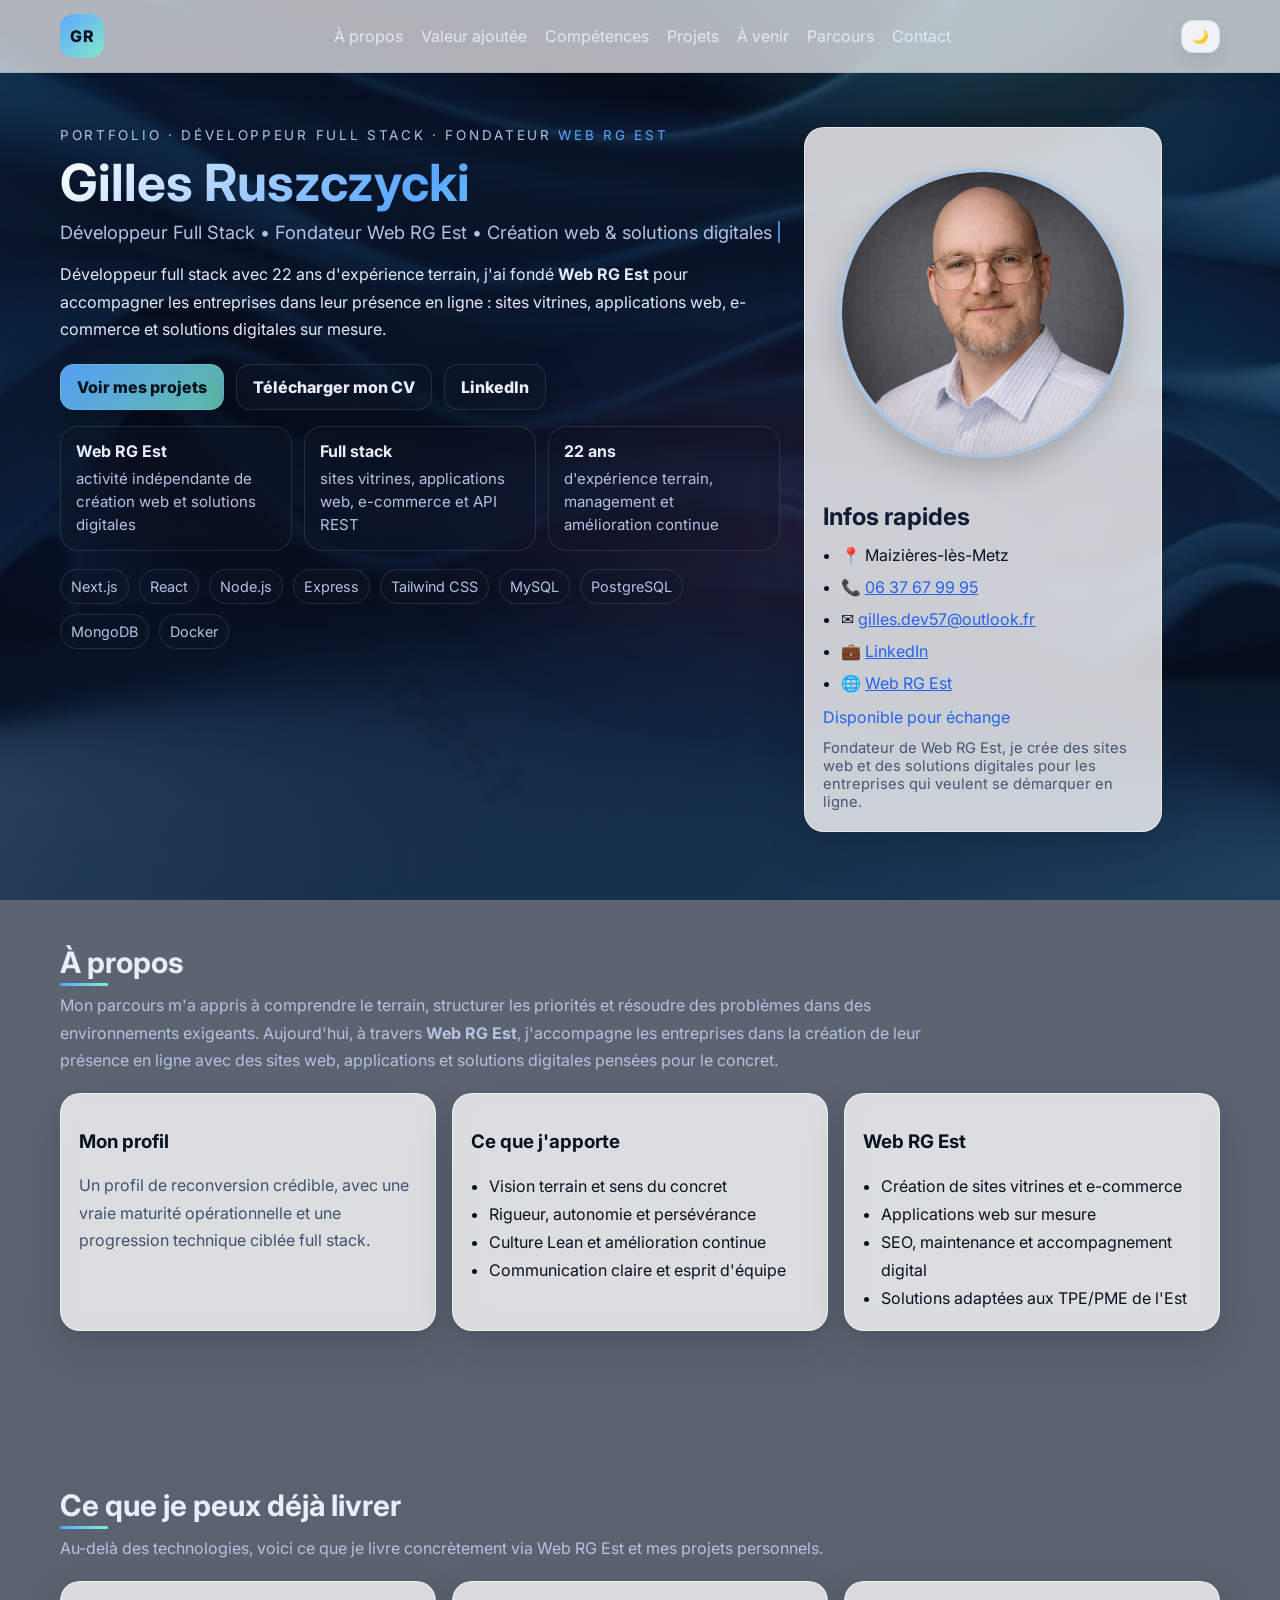
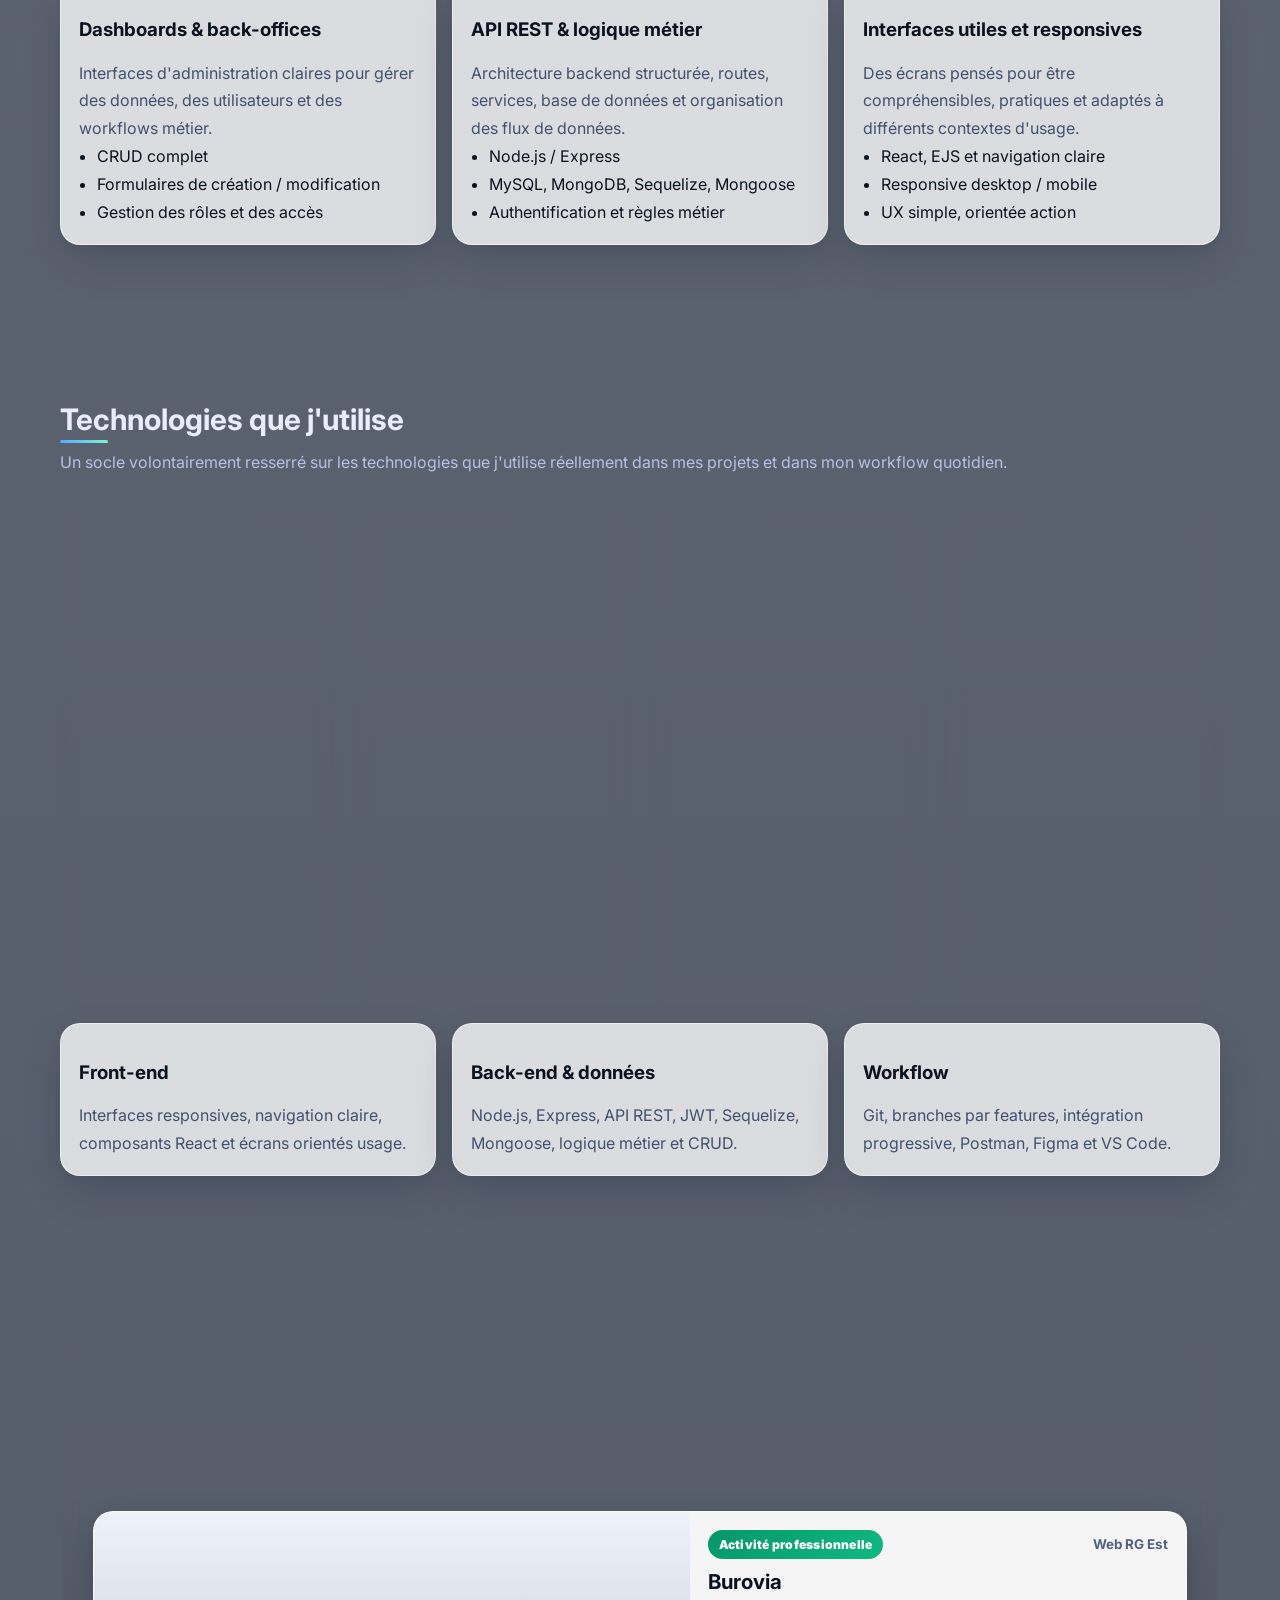
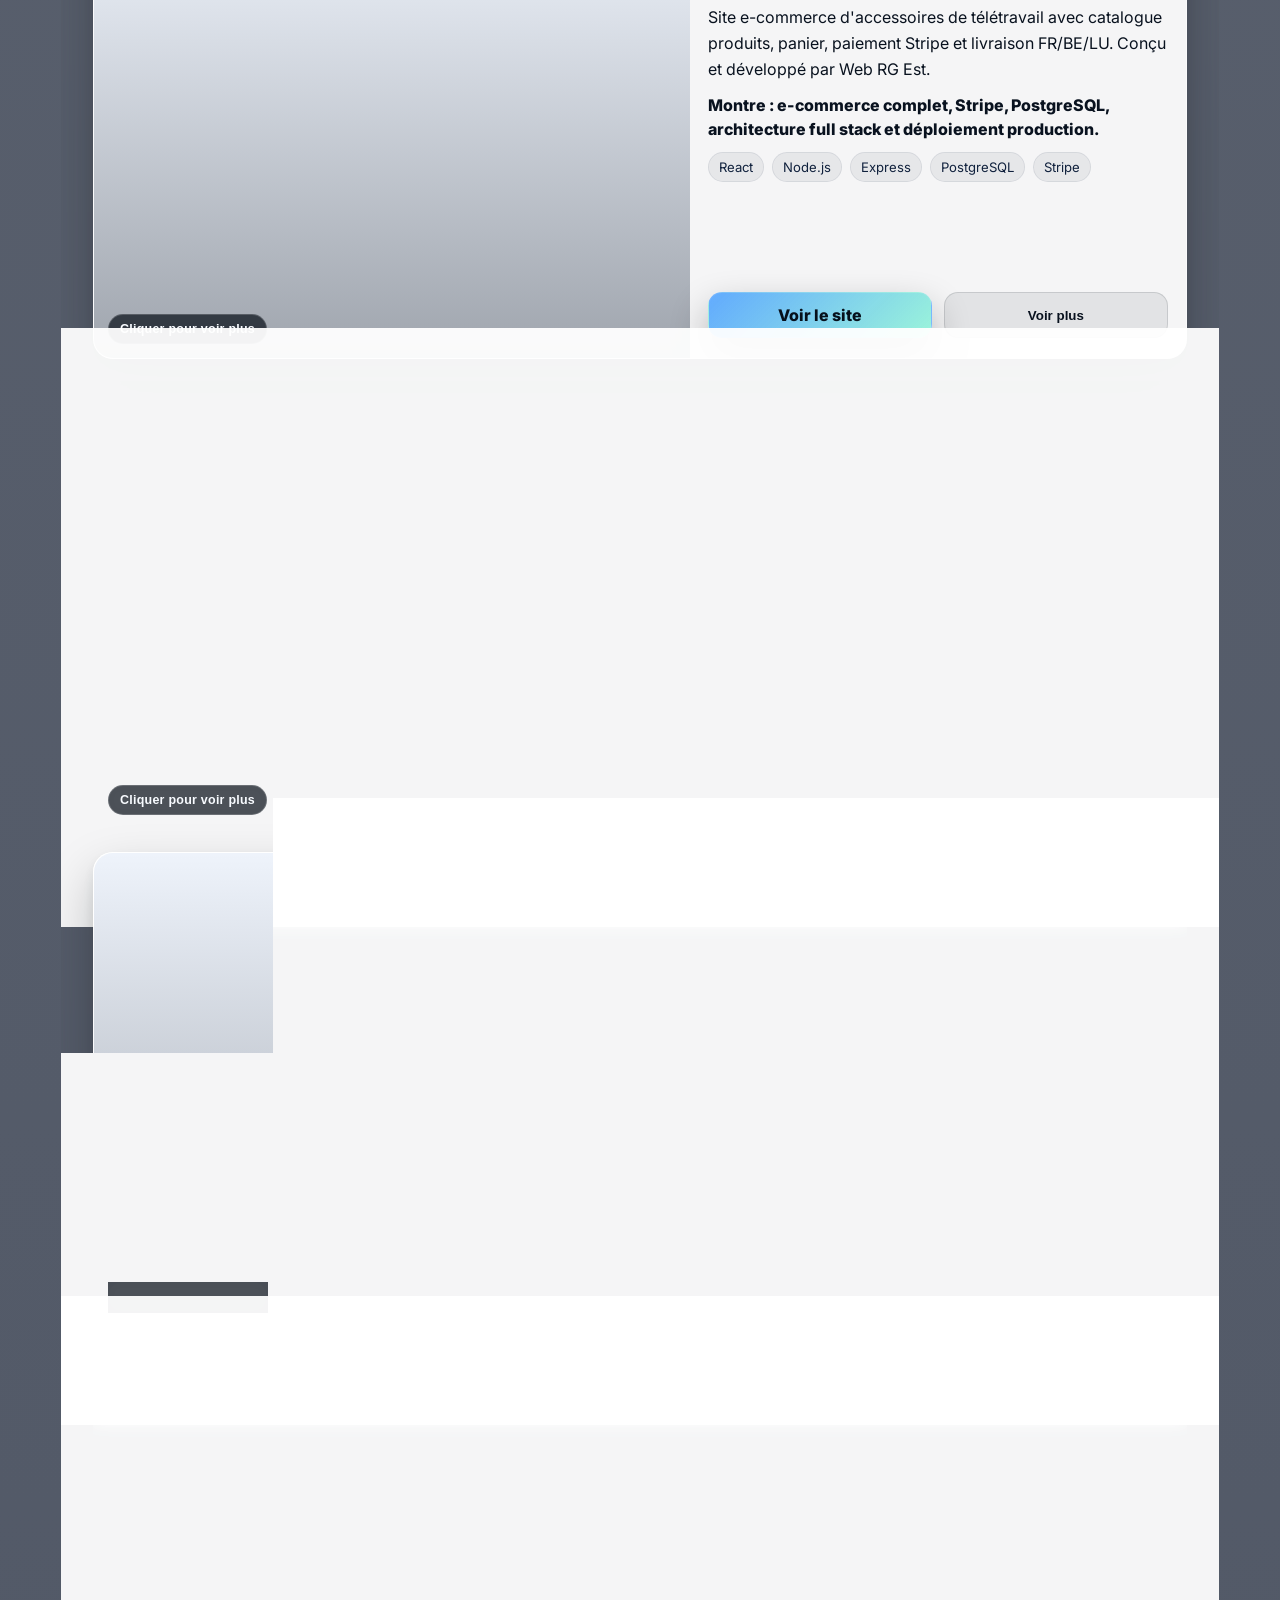
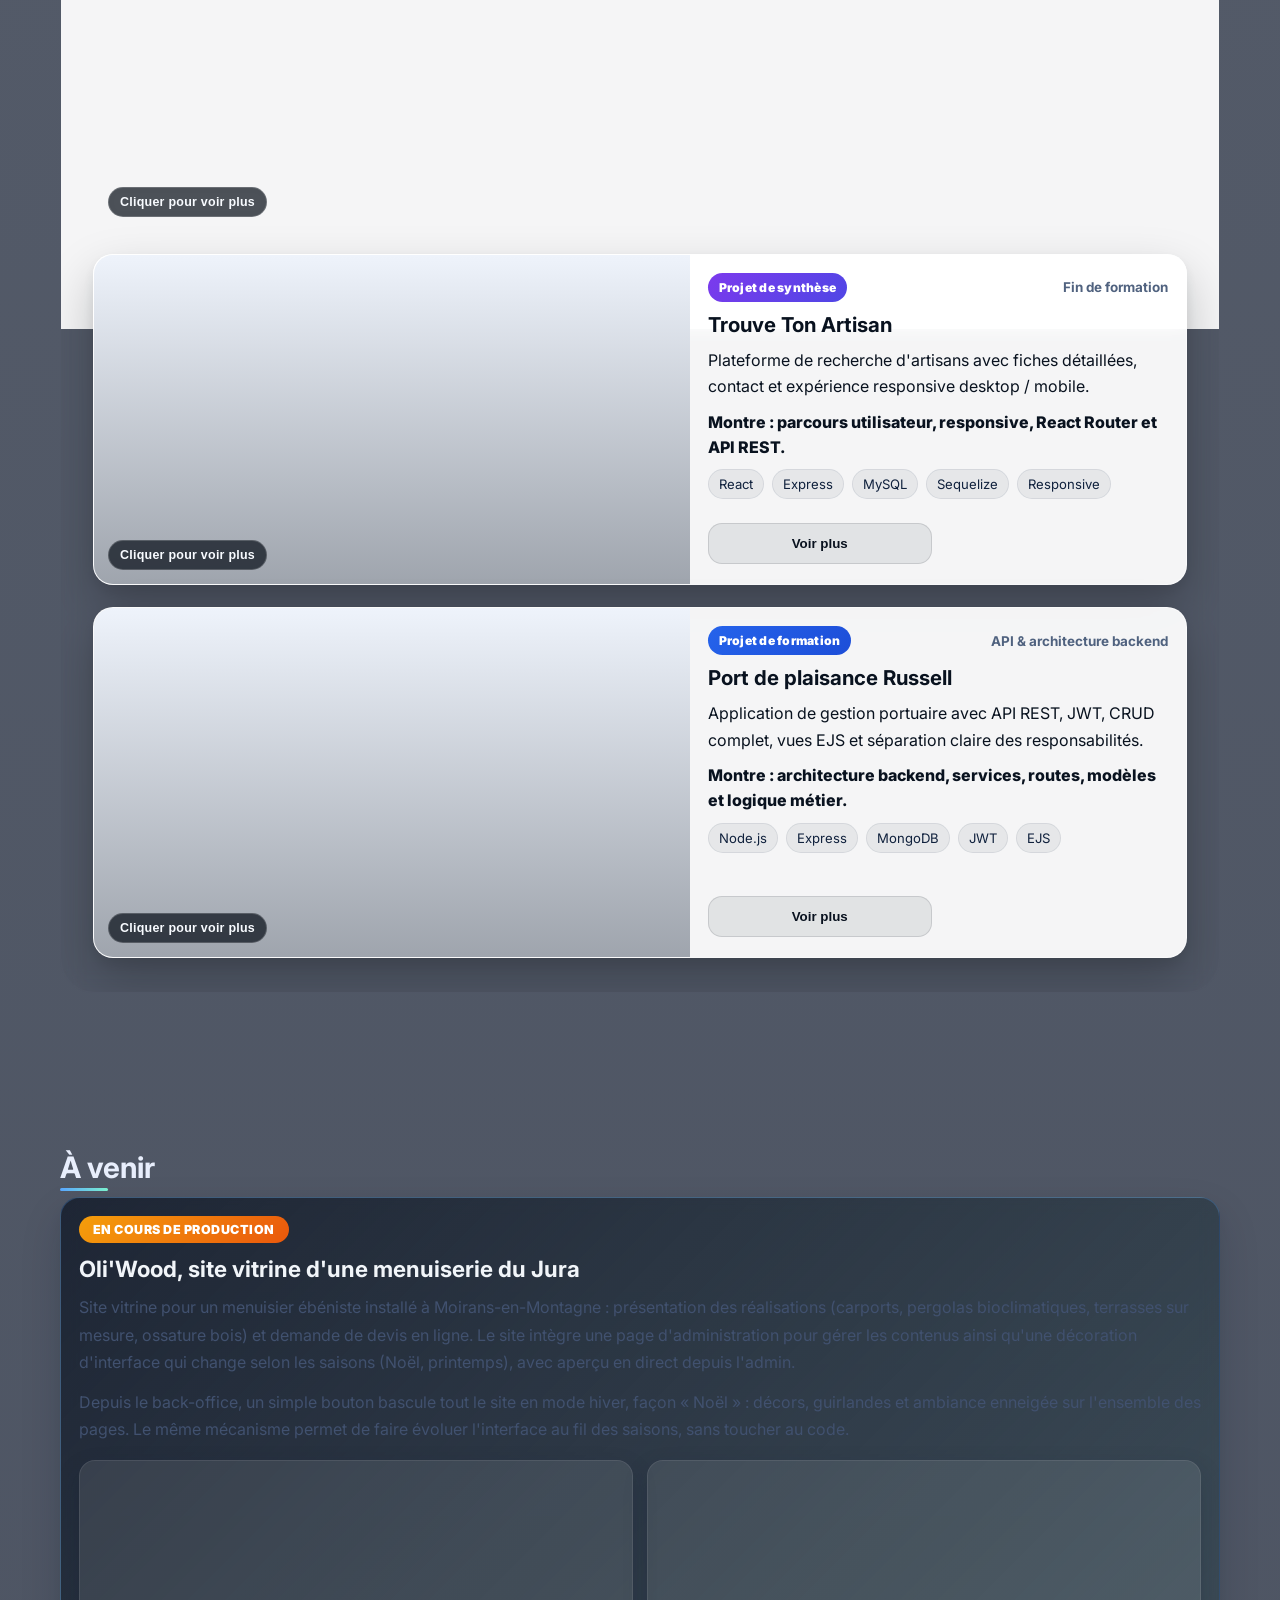
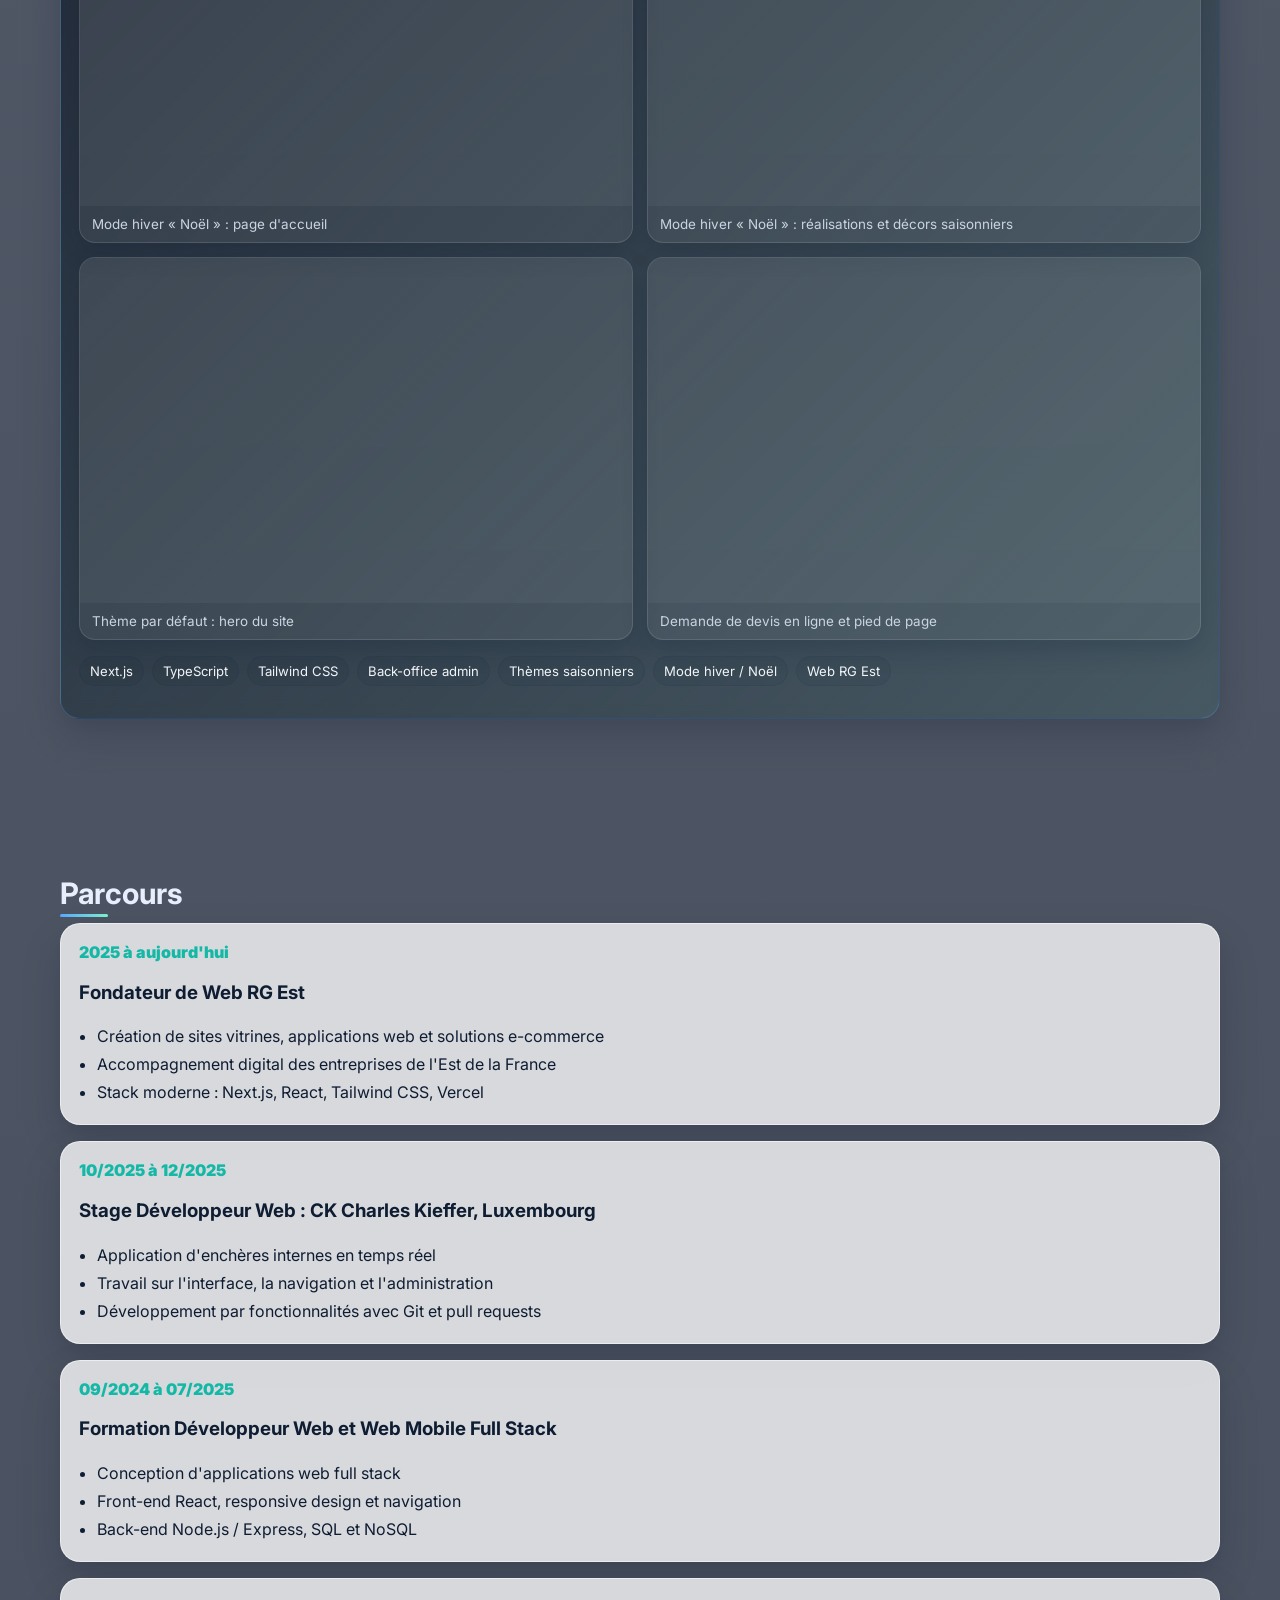
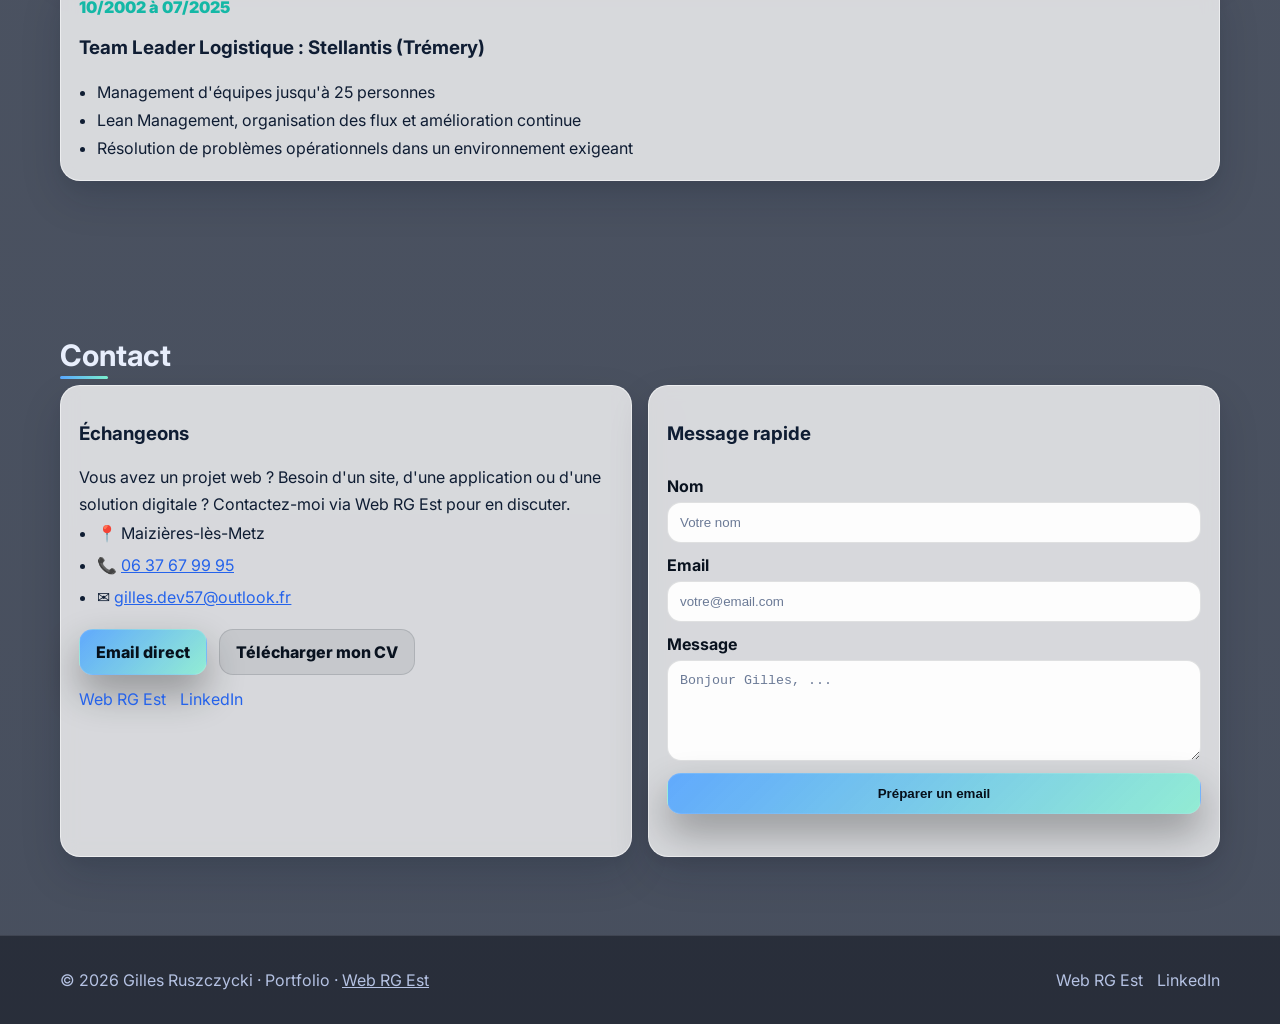
==== commit e8409d9a: "fix(portfolio): affiche correctement la galerie Oli'Wood Co-Authored-By: gilles-dev <bnvc.x@outlook." ====
--- a/index.html
+++ b/index.html
@@ -18,7 +18,7 @@
   <meta name="theme-color" content="#0b0f17">
   <link rel="canonical" href="https://gilles-rusz.github.io/PORTFOLIO_CV2026/">
 
-  <link rel="stylesheet" href="style.css?v=8.0">
+  <link rel="stylesheet" href="style.css?v=8.1">
   <link rel="stylesheet" href="https://cdn.jsdelivr.net/gh/devicons/devicon@latest/devicon.min.css">
   <link rel="preconnect" href="https://fonts.googleapis.com">
   <link rel="preconnect" href="https://fonts.gstatic.com" crossorigin>
@@ -645,7 +645,7 @@
     <img id="lightboxImg" src="" alt="Capture agrandie">
   </div>
 
-  <script src="script.js?v=8.0"></script>
+  <script src="script.js?v=8.1"></script>
 </body>
 
 </html>
--- a/style.css
+++ b/style.css
@@ -1213,6 +1213,7 @@
 .coming-soon-shot img{
   display:block;
   width:100%;
+  height:auto;
   aspect-ratio:16/10;
   object-fit:cover;
   background:rgba(255,255,255,.04);
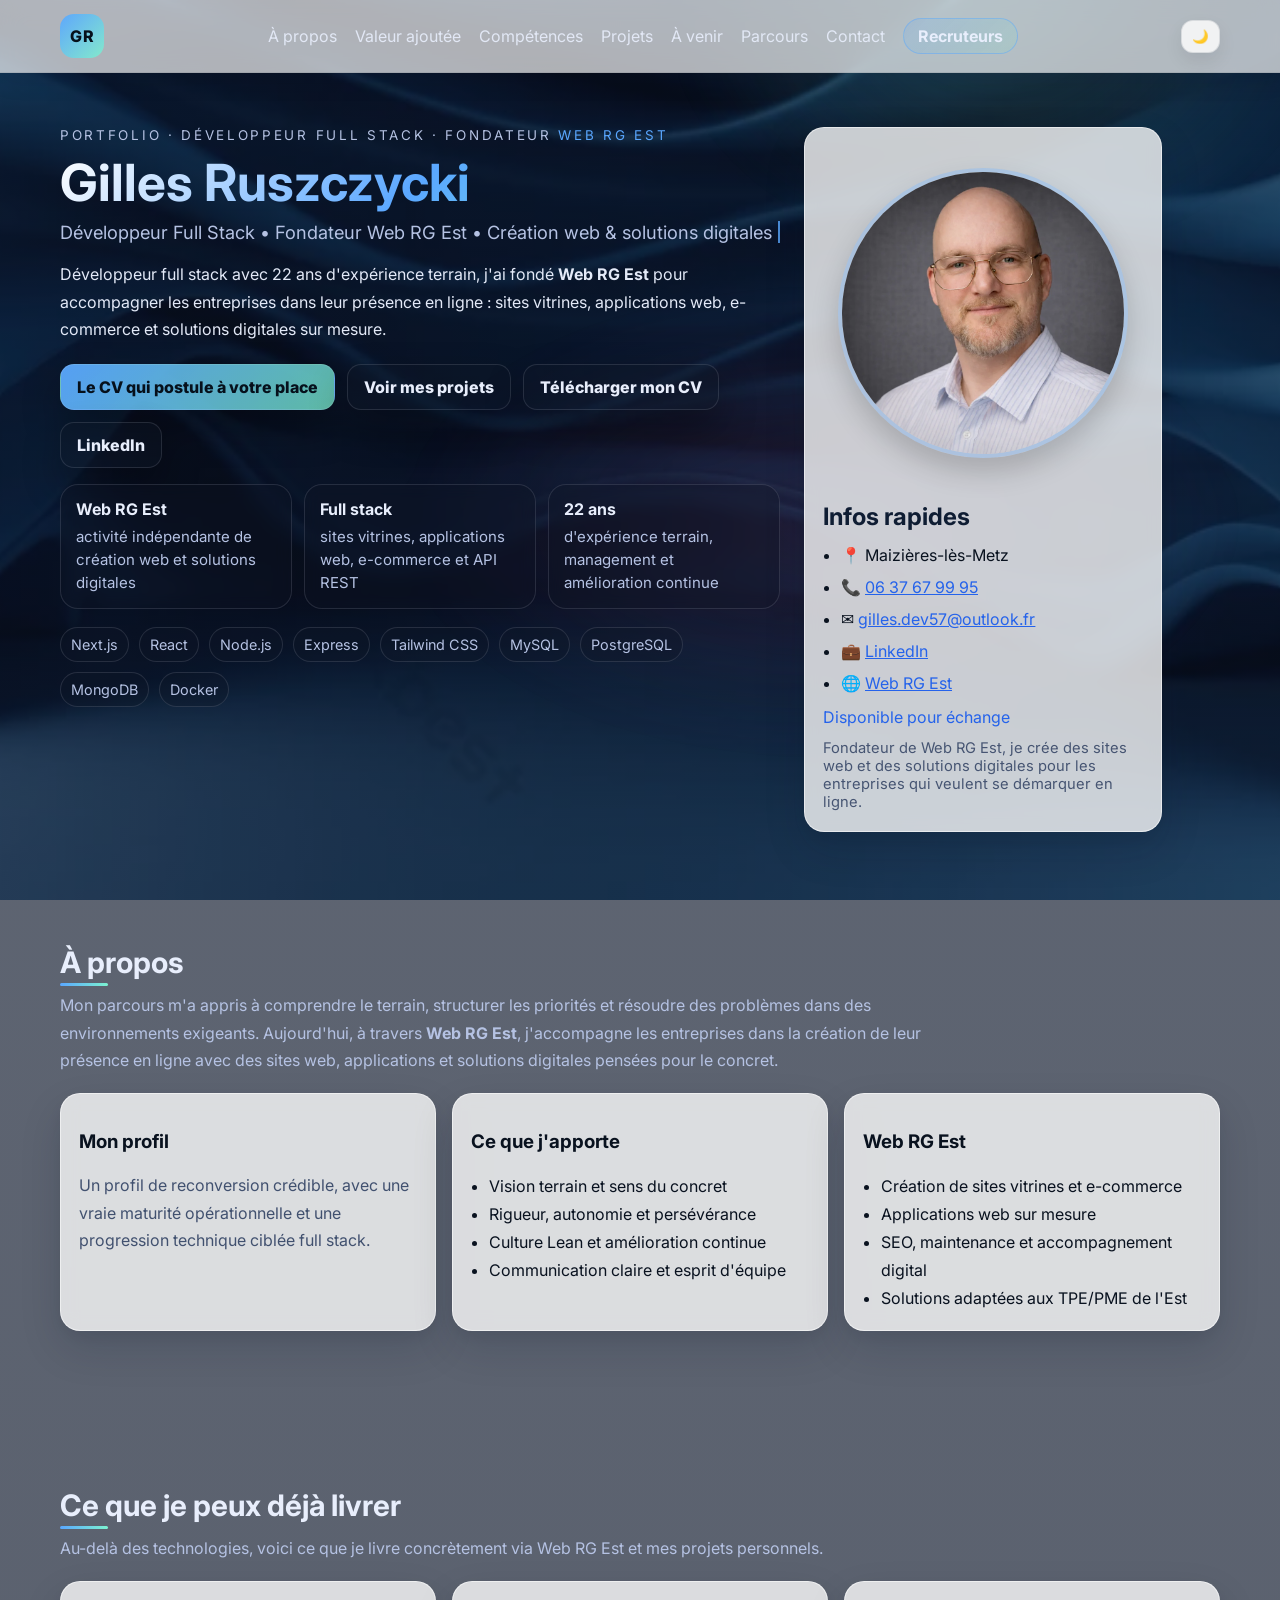
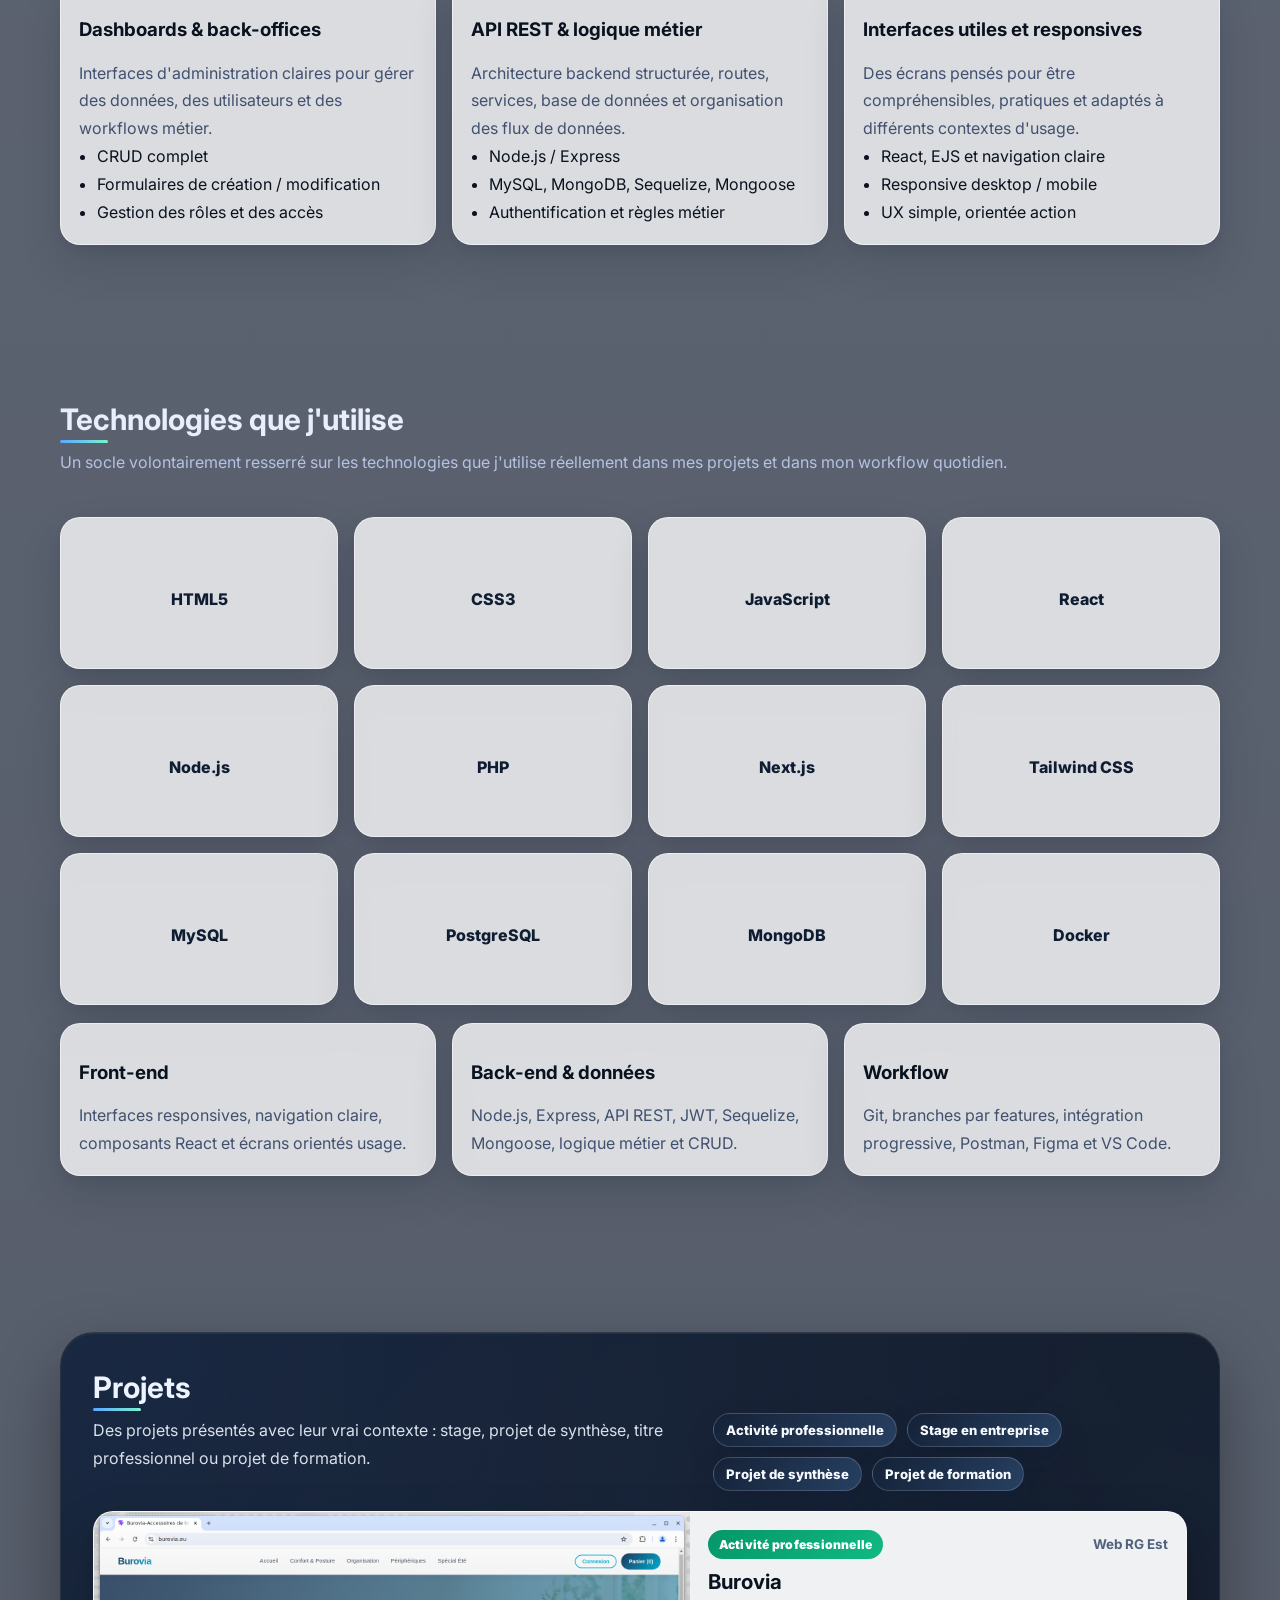
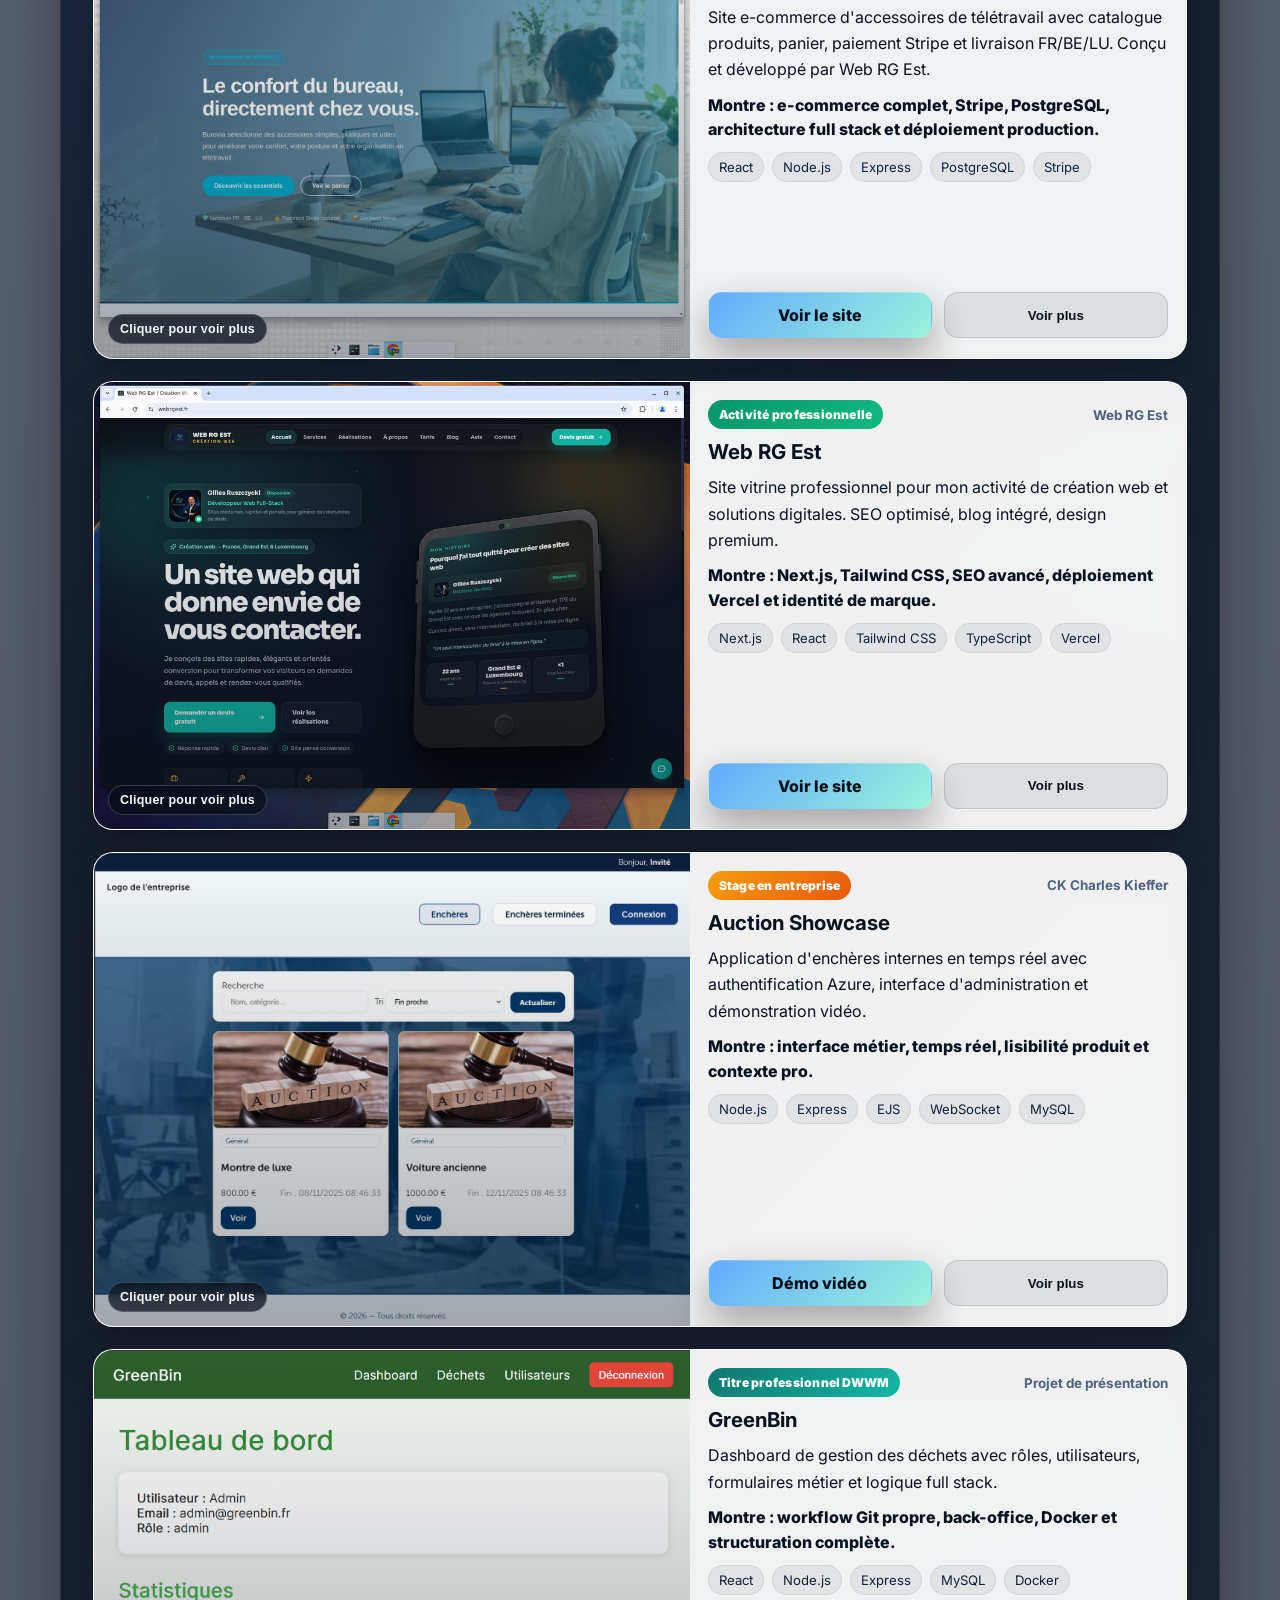
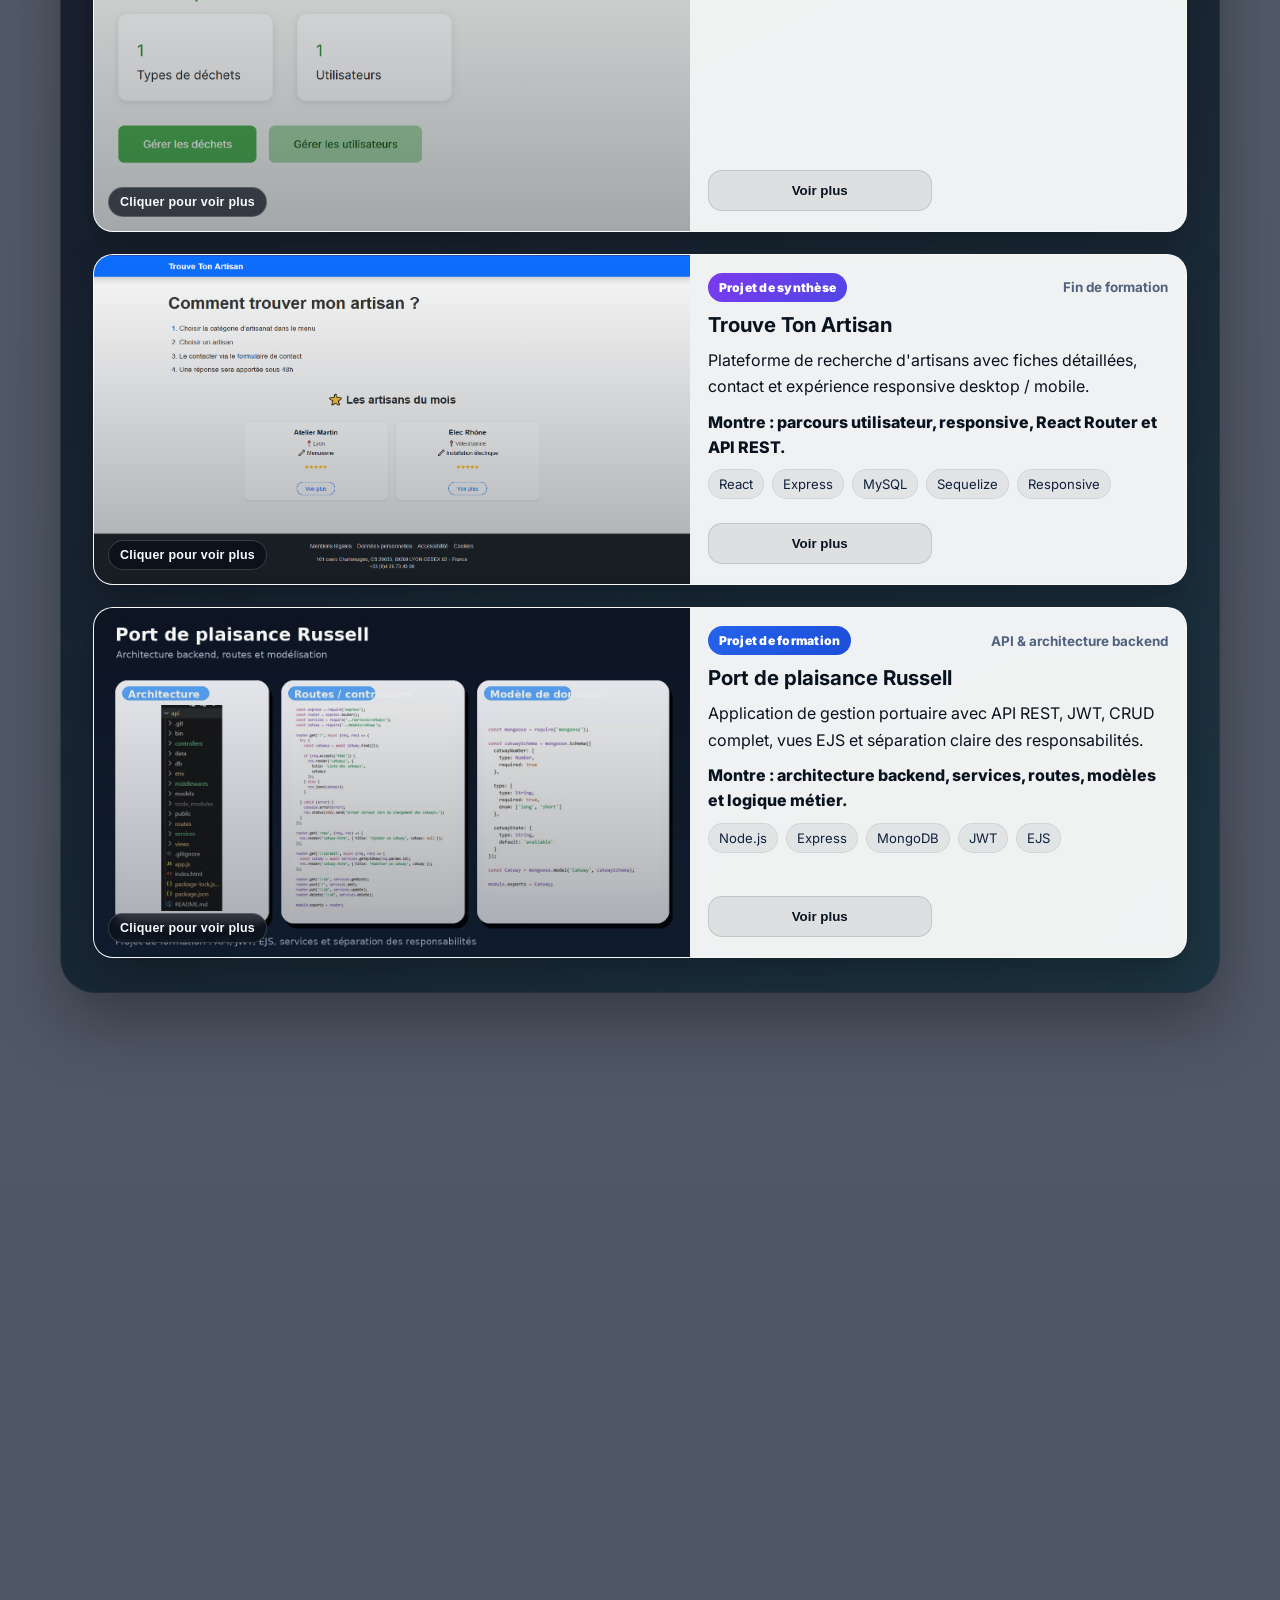
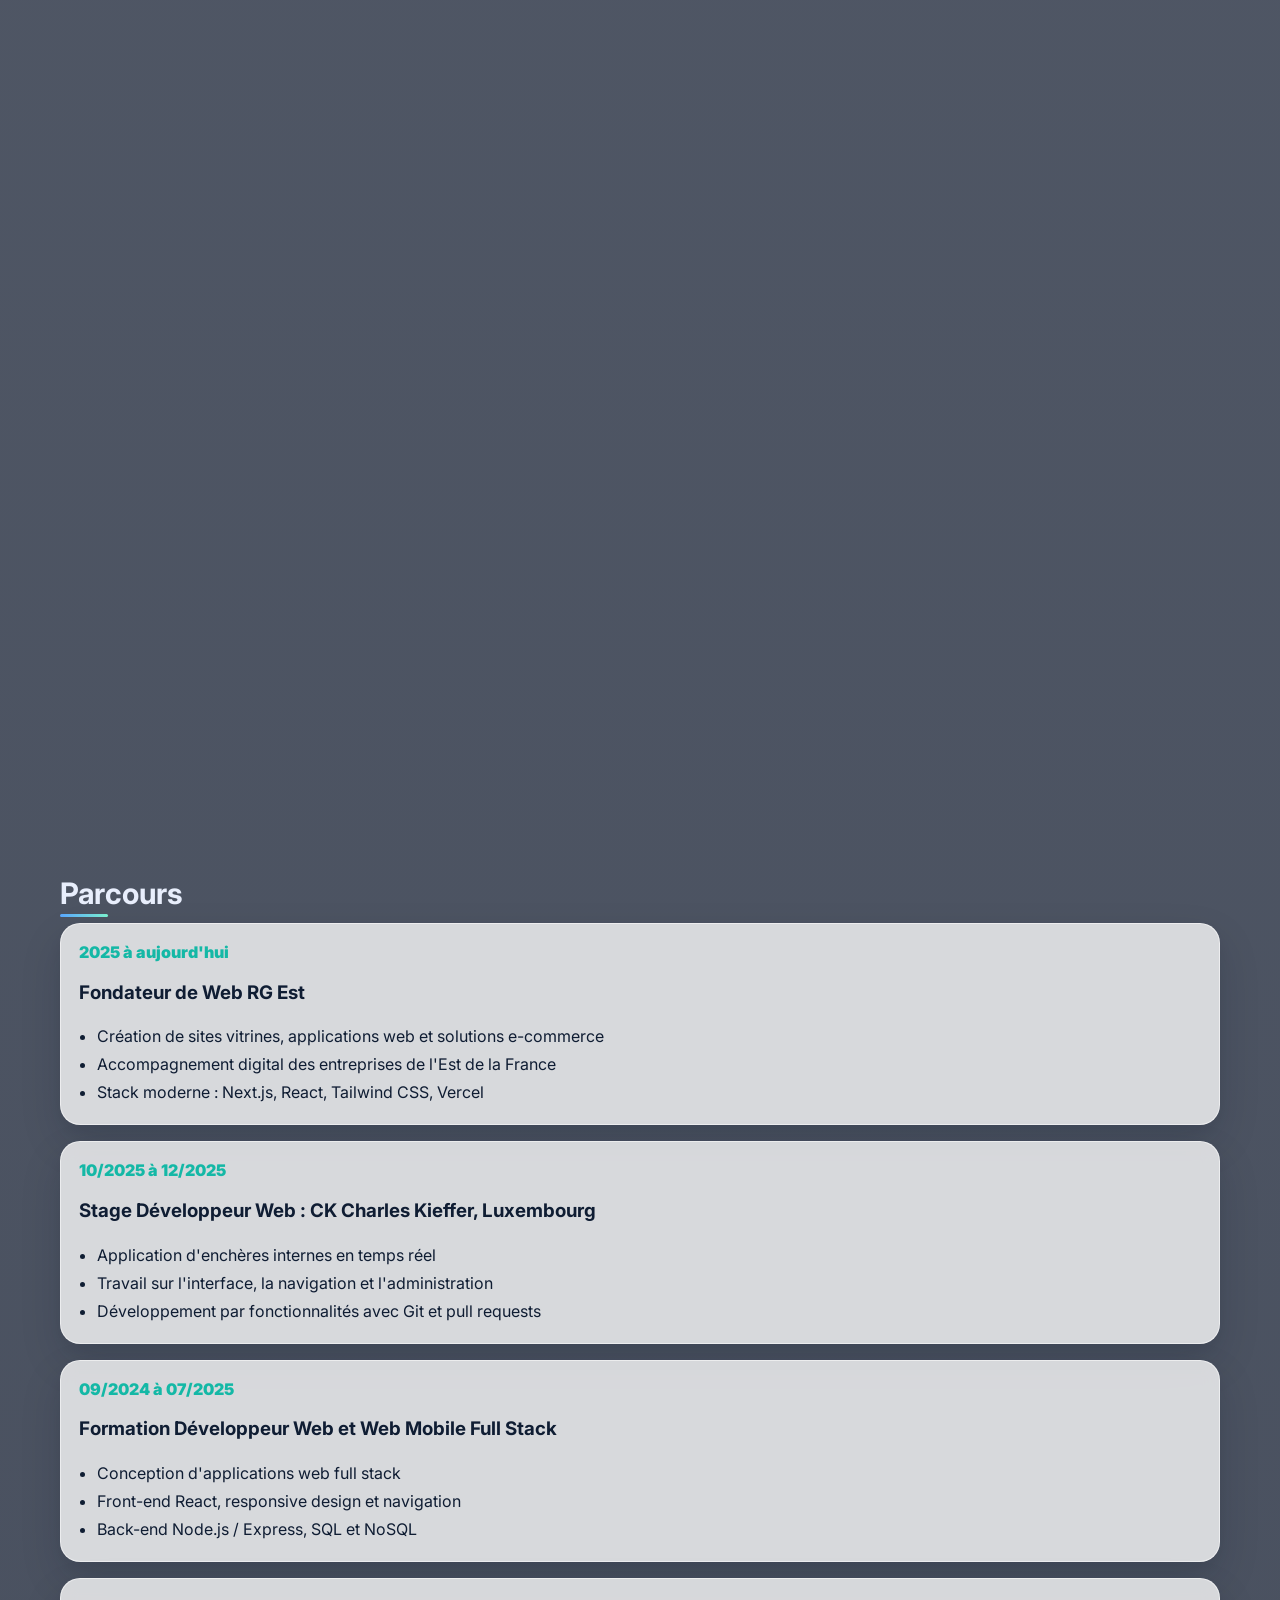
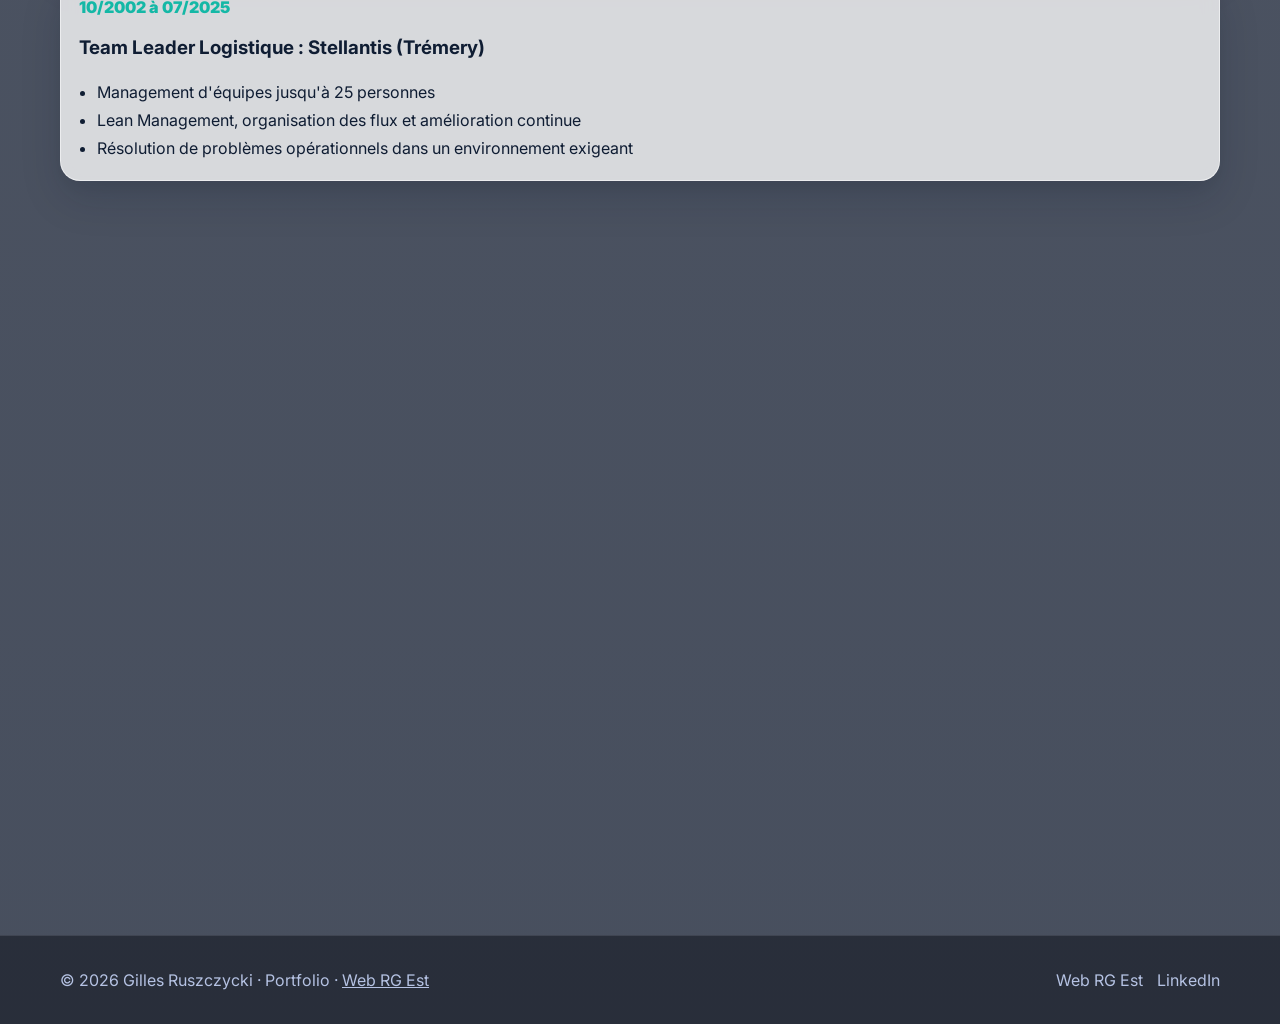
==== commit 78c78bd2: "feat(hireme): page « Le CV qui postule a votre place » (dossier de candidature genere)" ====
--- a/index.html
+++ b/index.html
@@ -56,6 +56,7 @@
         <a href="#a-venir">À venir</a>
         <a href="#parcours">Parcours</a>
         <a href="#contact">Contact</a>
+        <a class="nav-cta" href="hireme.html">Recruteurs</a>
       </div>
 
       <div class="nav-actions">
@@ -80,7 +81,8 @@
         </p>
 
         <div class="hero-actions">
-          <a class="btn" href="#projets">Voir mes projets</a>
+          <a class="btn" href="hireme.html">Le CV qui postule à votre place</a>
+          <a class="btn btn-ghost" href="#projets">Voir mes projets</a>
           <a class="btn btn-ghost" href="assets/cv/CV_Gilles_Ruszczycki_Dev_Full_Stack.pdf" target="_blank" rel="noopener noreferrer">Télécharger mon CV</a>
           <a class="btn btn-ghost" href="https://www.linkedin.com/in/gilles-ruszczycki/" target="_blank" rel="noopener noreferrer">LinkedIn</a>
         </div>
@@ -579,7 +581,8 @@
           </ul>
 
           <div class="contact-actions">
-            <a class="btn" href="mailto:gilles.dev57@outlook.fr">Email direct</a>
+            <a class="btn" href="hireme.html">Générer mon dossier pour votre entreprise</a>
+            <a class="btn btn-ghost" href="mailto:gilles.dev57@outlook.fr">Email direct</a>
             <a class="btn btn-ghost" href="assets/cv/CV_Gilles_Ruszczycki_Dev_Full_Stack.pdf" target="_blank" rel="noopener noreferrer">Télécharger mon CV</a> 
           </div>
 
--- a/style.css
+++ b/style.css
@@ -1339,3 +1339,17 @@
     min-height:auto;
   }
 }
+
+.nav-links a.nav-cta{
+  padding:7px 14px;
+  border-radius:999px;
+  border:1px solid rgba(90,167,255,.45);
+  background:linear-gradient(135deg, rgba(90,167,255,.18), rgba(124,243,209,.14));
+  font-weight:700;
+  opacity:1;
+}
+.nav-links a.nav-cta::after{display:none}
+.nav-links a.nav-cta:hover{
+  border-color:rgba(90,167,255,.8);
+  box-shadow:0 8px 20px rgba(90,167,255,.18);
+}
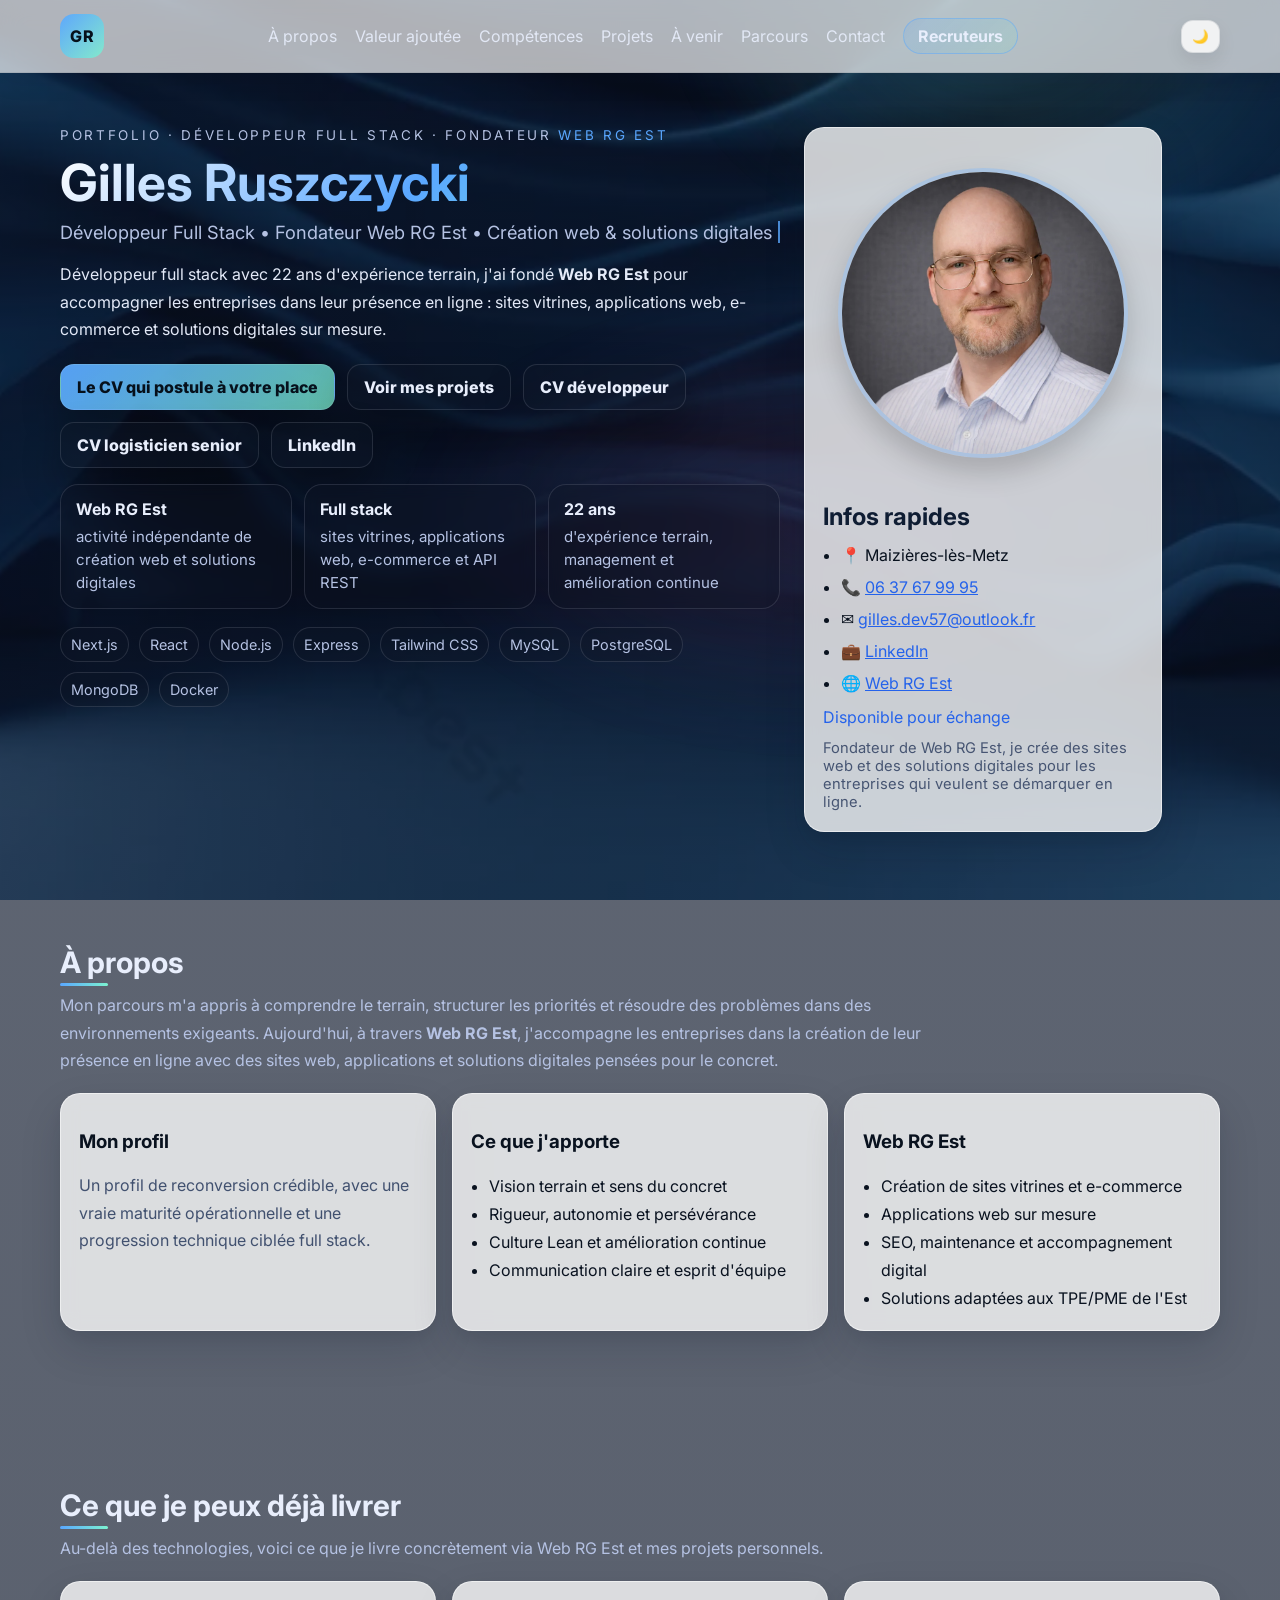
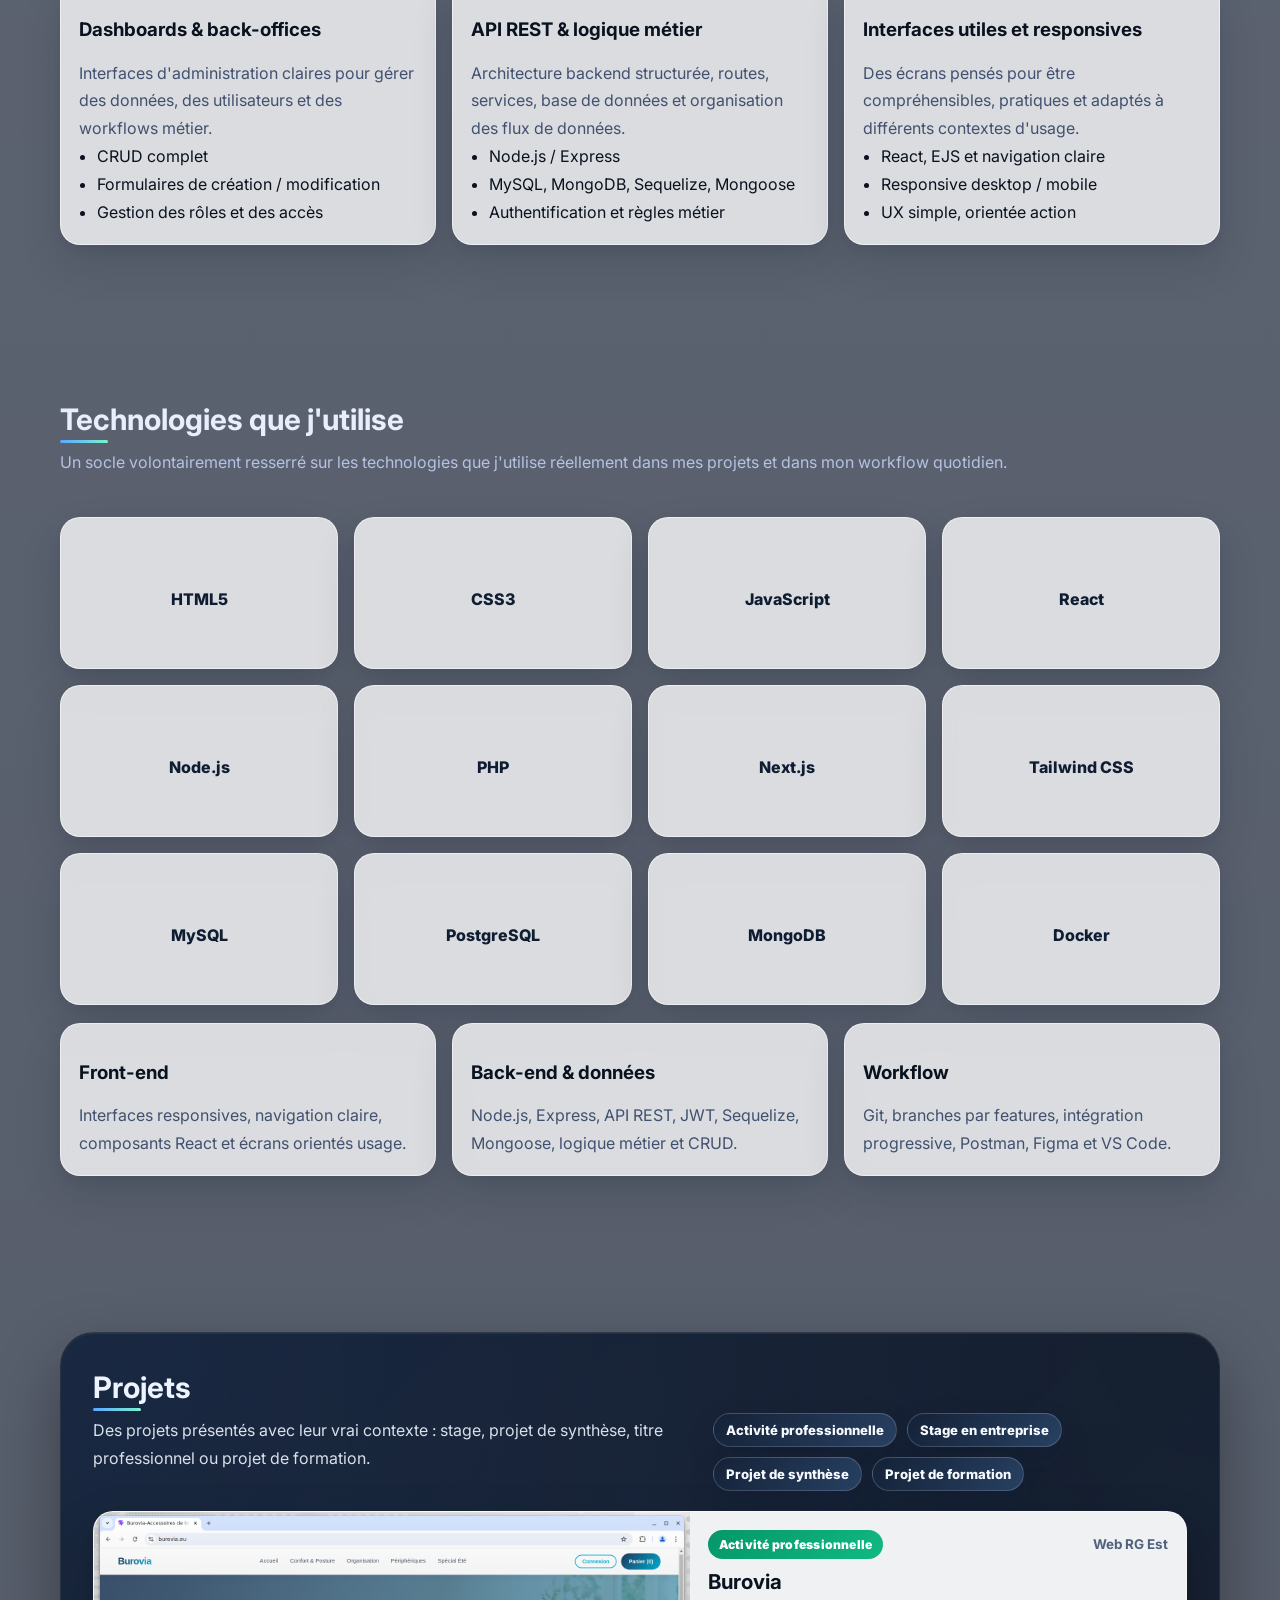
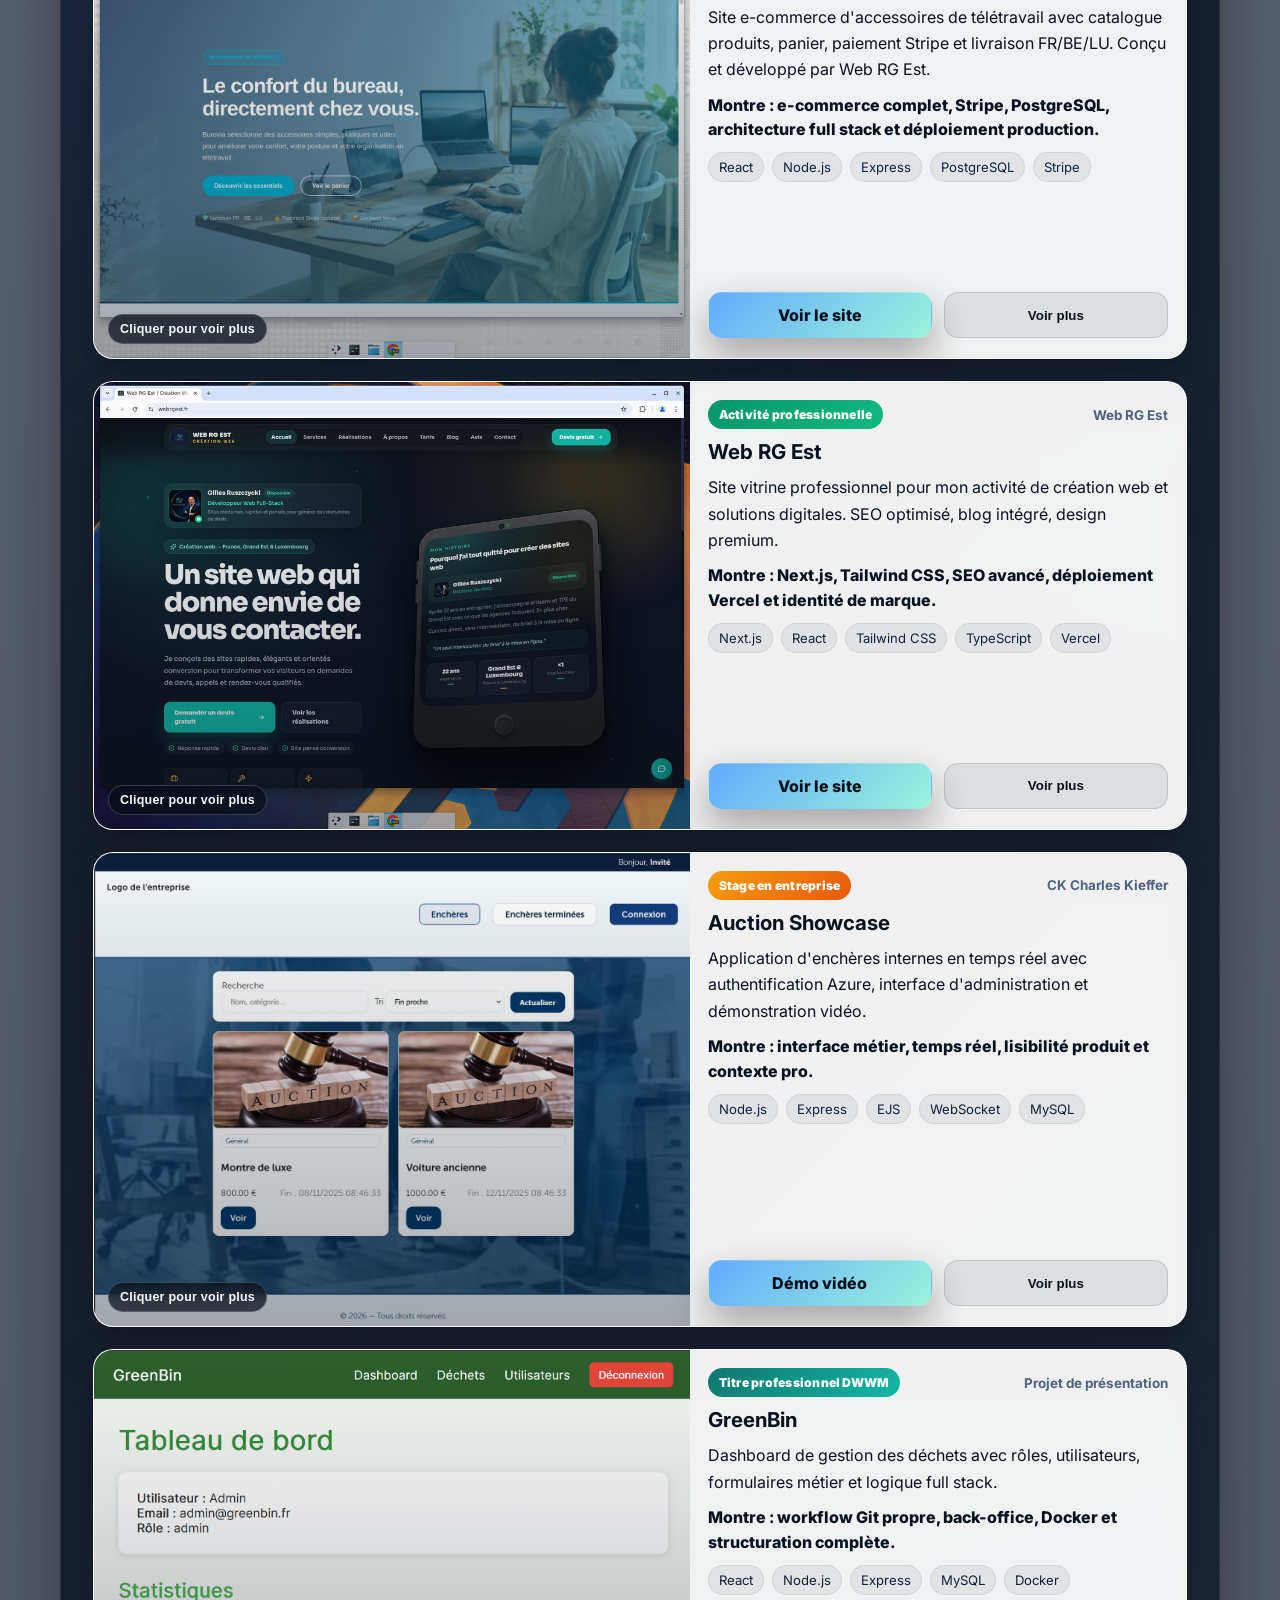
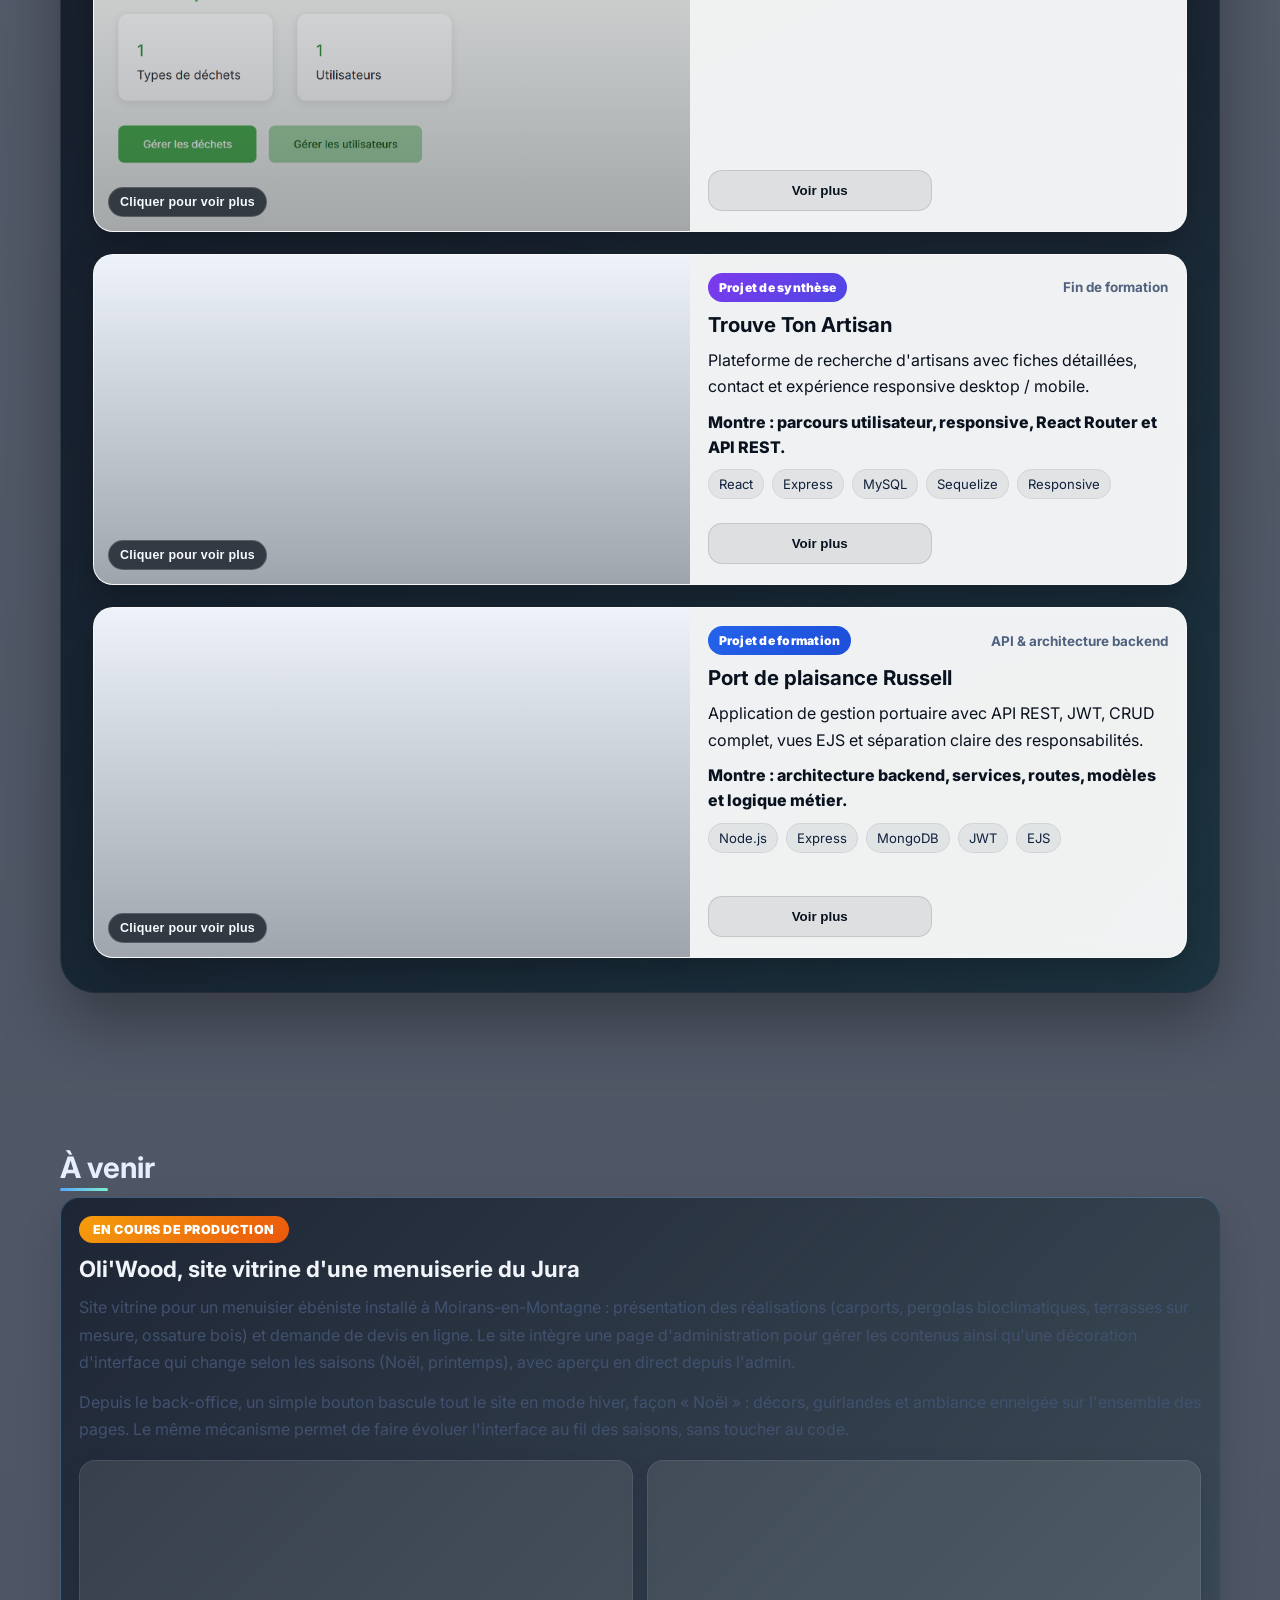
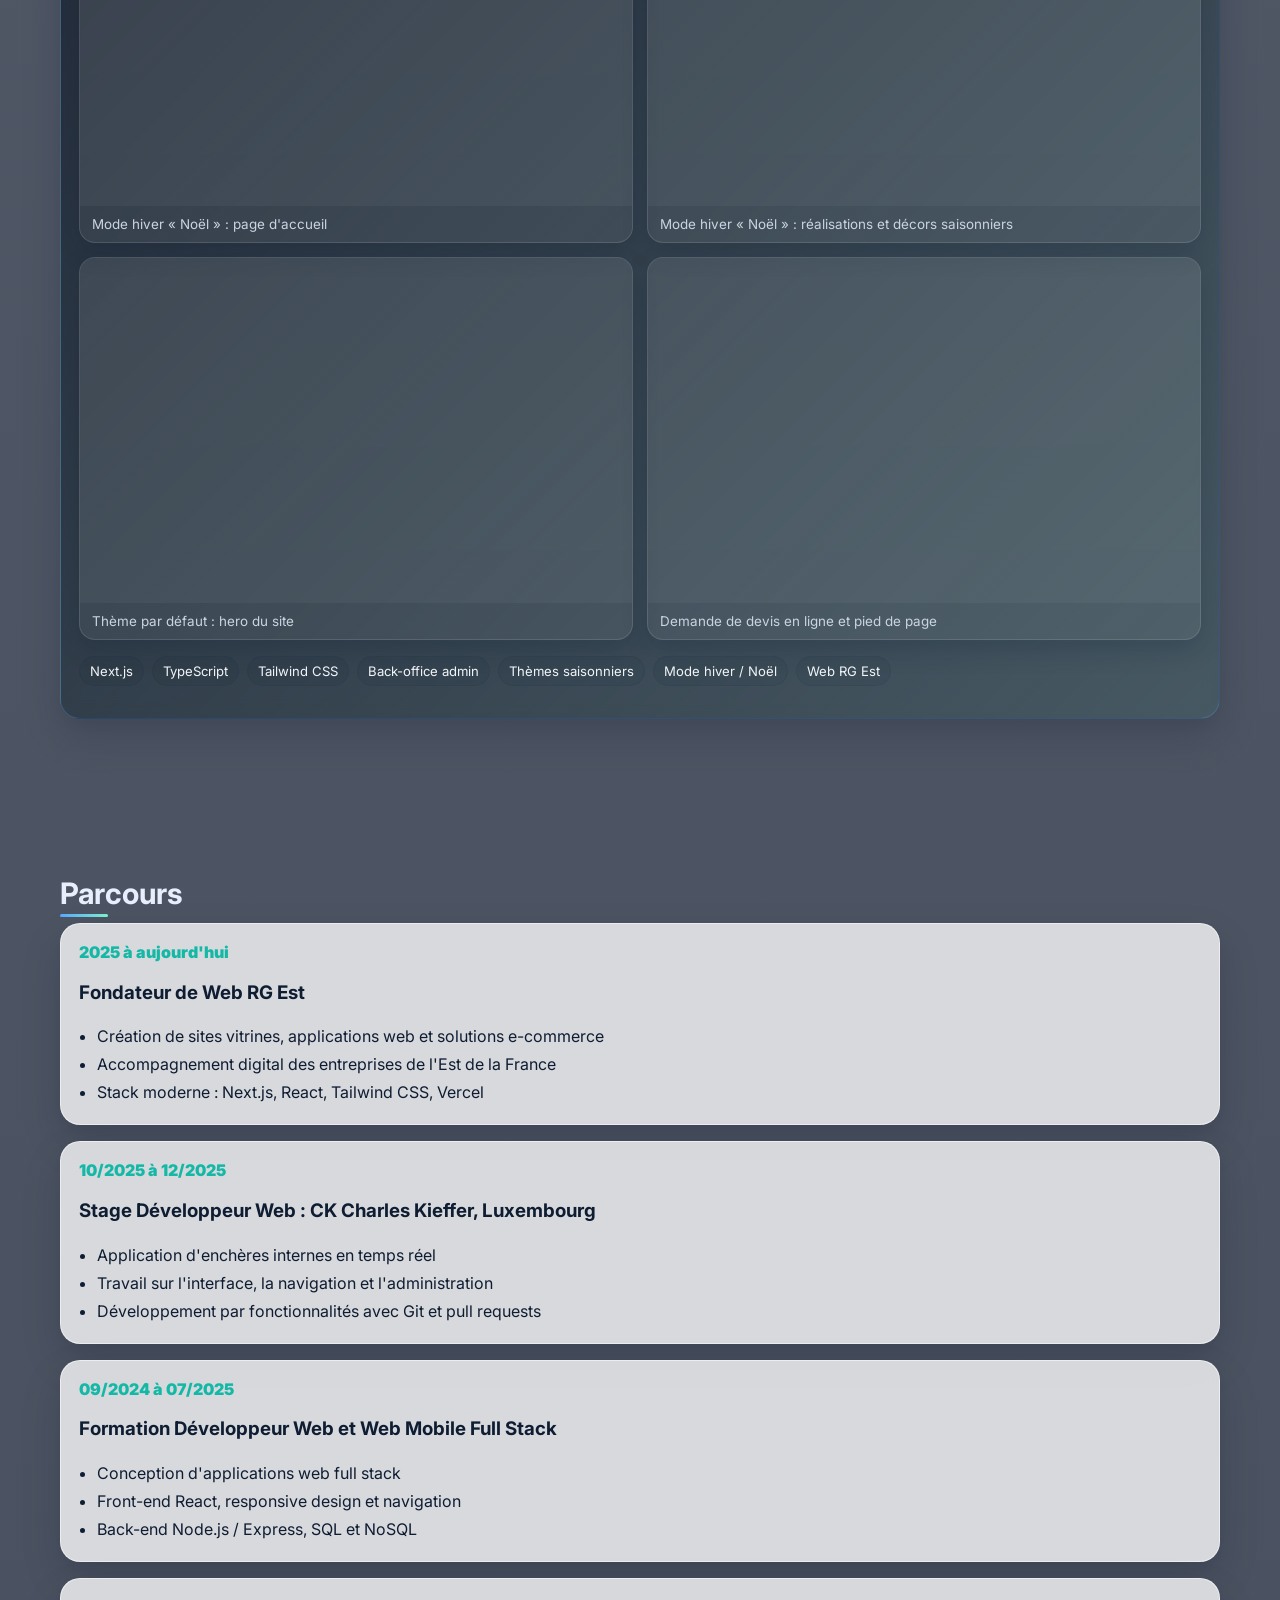
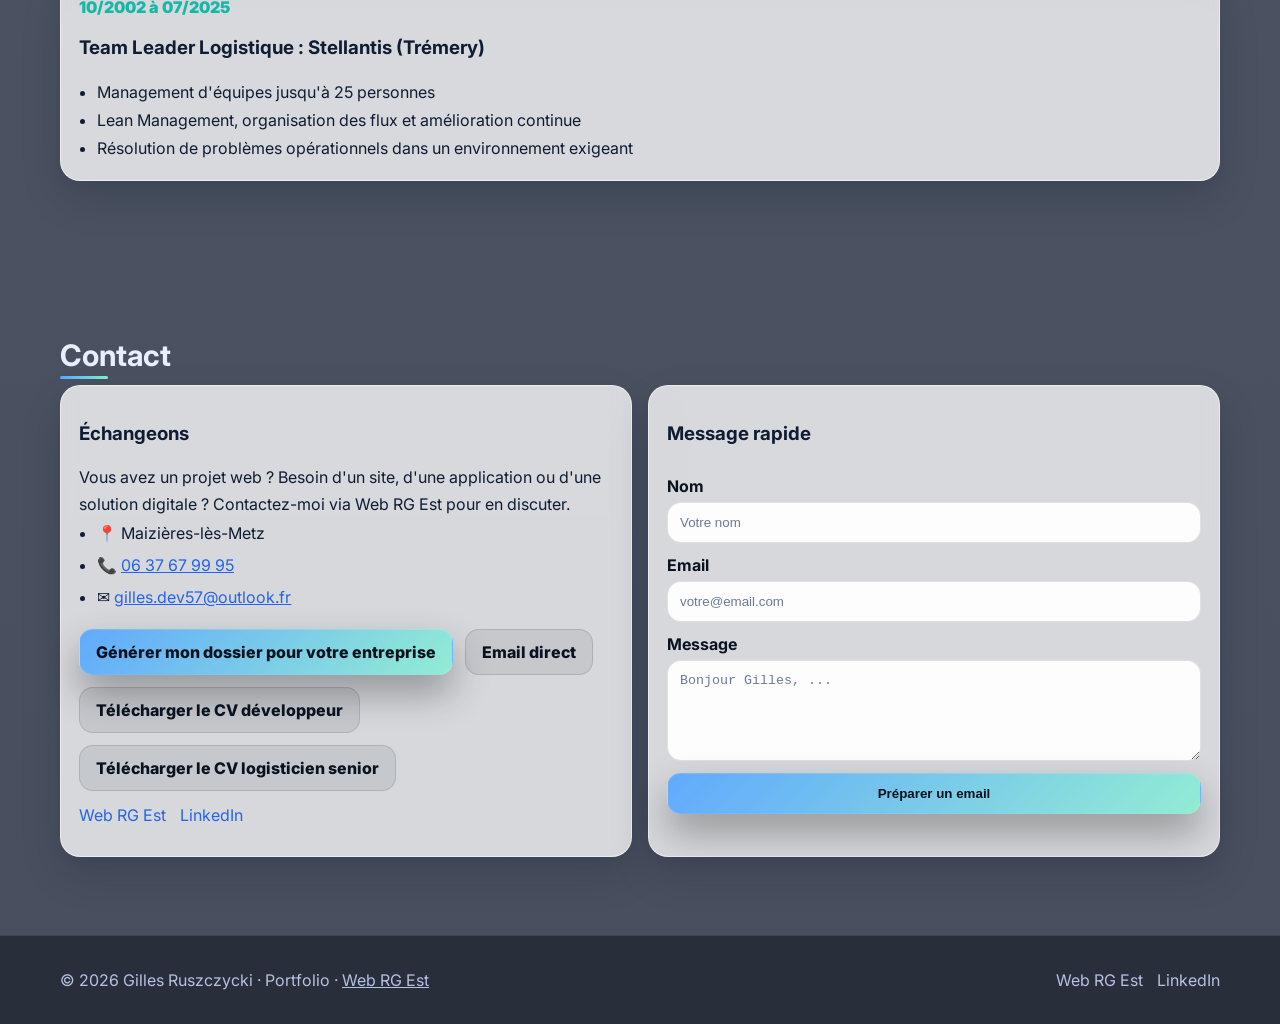
==== commit 99523886: "feat(cv): deux CV distincts developpeur et logisticien senior Co-Authored-By: gilles-dev <bnvc.x@out" ====
--- a/index.html
+++ b/index.html
@@ -83,7 +83,8 @@
         <div class="hero-actions">
           <a class="btn" href="hireme.html">Le CV qui postule à votre place</a>
           <a class="btn btn-ghost" href="#projets">Voir mes projets</a>
-          <a class="btn btn-ghost" href="assets/cv/CV_Gilles_Ruszczycki_Dev_Full_Stack.pdf" target="_blank" rel="noopener noreferrer">Télécharger mon CV</a>
+          <a class="btn btn-ghost" href="assets/cv/CV_Gilles_Ruszczycki_Developpeur_Web.pdf" target="_blank" rel="noopener noreferrer">CV développeur</a>
+          <a class="btn btn-ghost" href="assets/cv/CV_Gilles_Ruszczycki_Logisticien_Senior.pdf" target="_blank" rel="noopener noreferrer">CV logisticien senior</a>
           <a class="btn btn-ghost" href="https://www.linkedin.com/in/gilles-ruszczycki/" target="_blank" rel="noopener noreferrer">LinkedIn</a>
         </div>
 
@@ -583,7 +584,8 @@
           <div class="contact-actions">
             <a class="btn" href="hireme.html">Générer mon dossier pour votre entreprise</a>
             <a class="btn btn-ghost" href="mailto:gilles.dev57@outlook.fr">Email direct</a>
-            <a class="btn btn-ghost" href="assets/cv/CV_Gilles_Ruszczycki_Dev_Full_Stack.pdf" target="_blank" rel="noopener noreferrer">Télécharger mon CV</a> 
+            <a class="btn btn-ghost" href="assets/cv/CV_Gilles_Ruszczycki_Developpeur_Web.pdf" target="_blank" rel="noopener noreferrer">Télécharger le CV développeur</a>
+            <a class="btn btn-ghost" href="assets/cv/CV_Gilles_Ruszczycki_Logisticien_Senior.pdf" target="_blank" rel="noopener noreferrer">Télécharger le CV logisticien senior</a> 
           </div>
 
           <div class="contact-links">
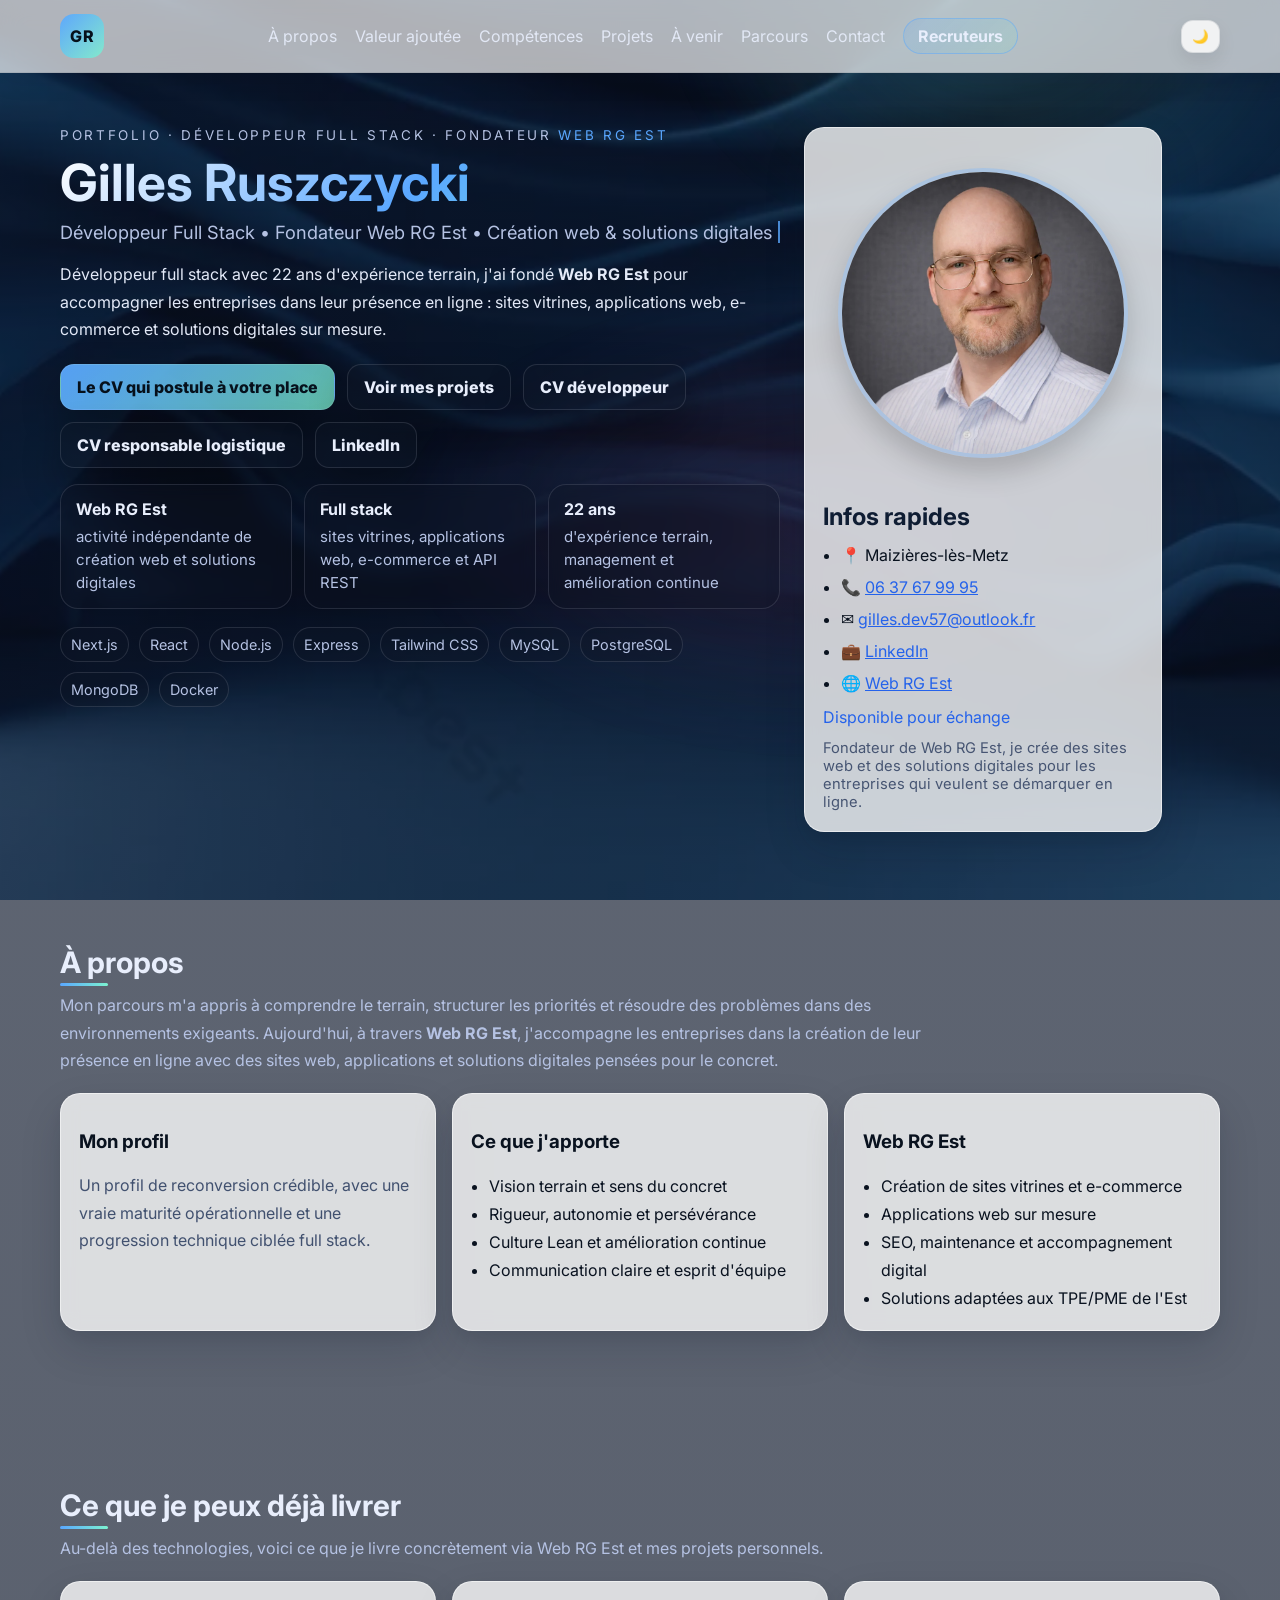
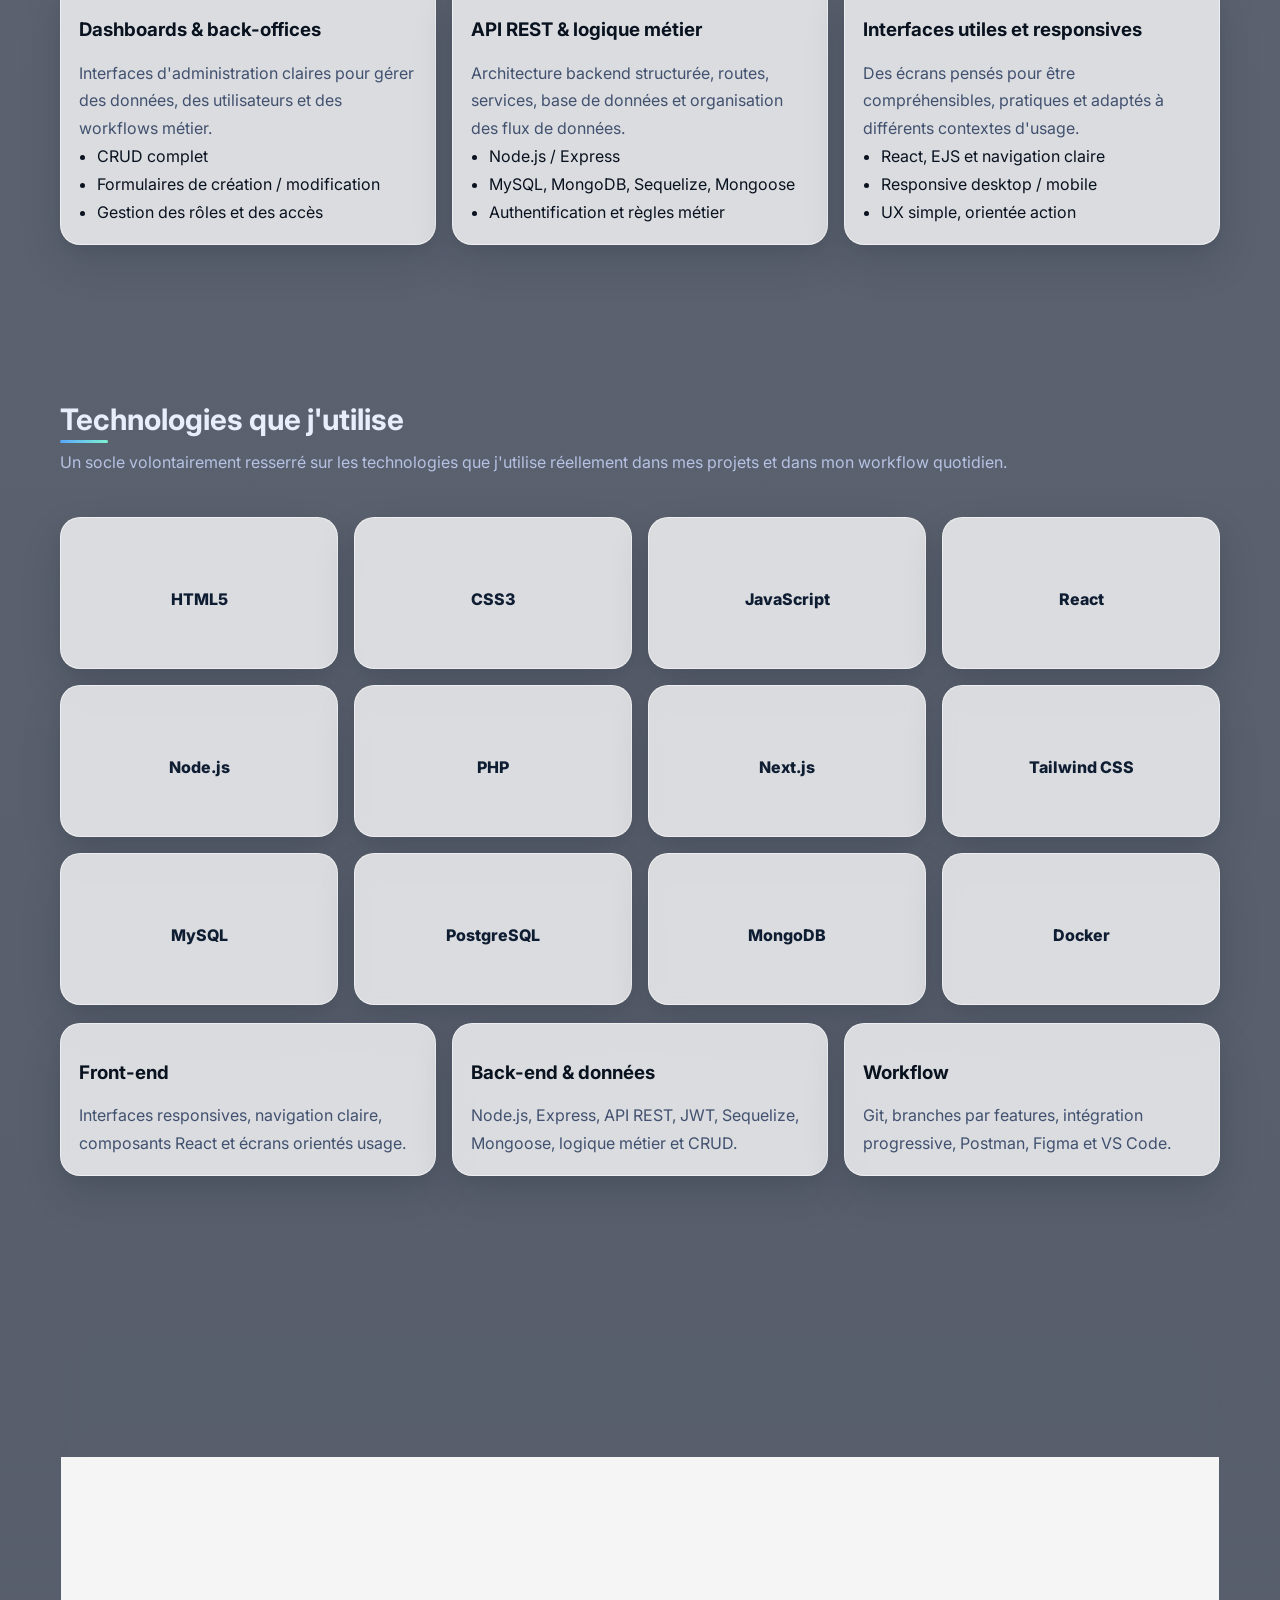
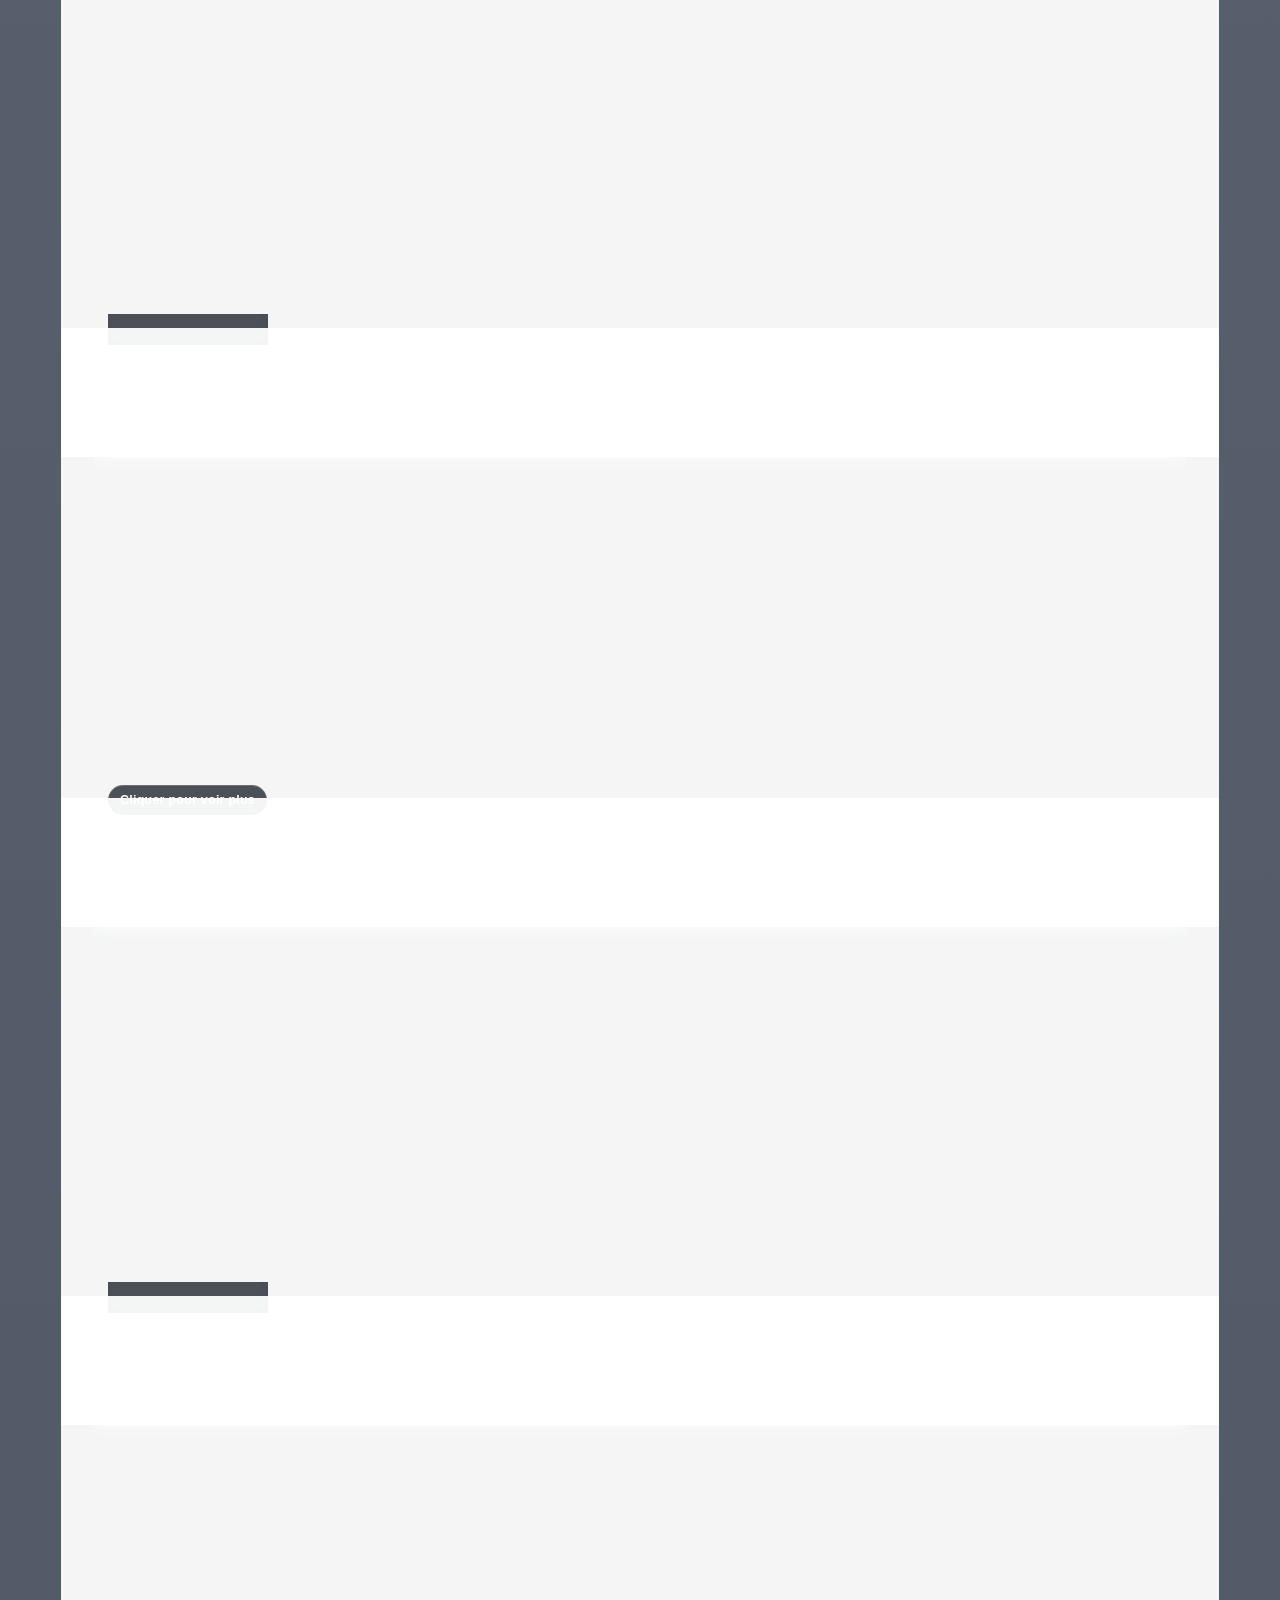
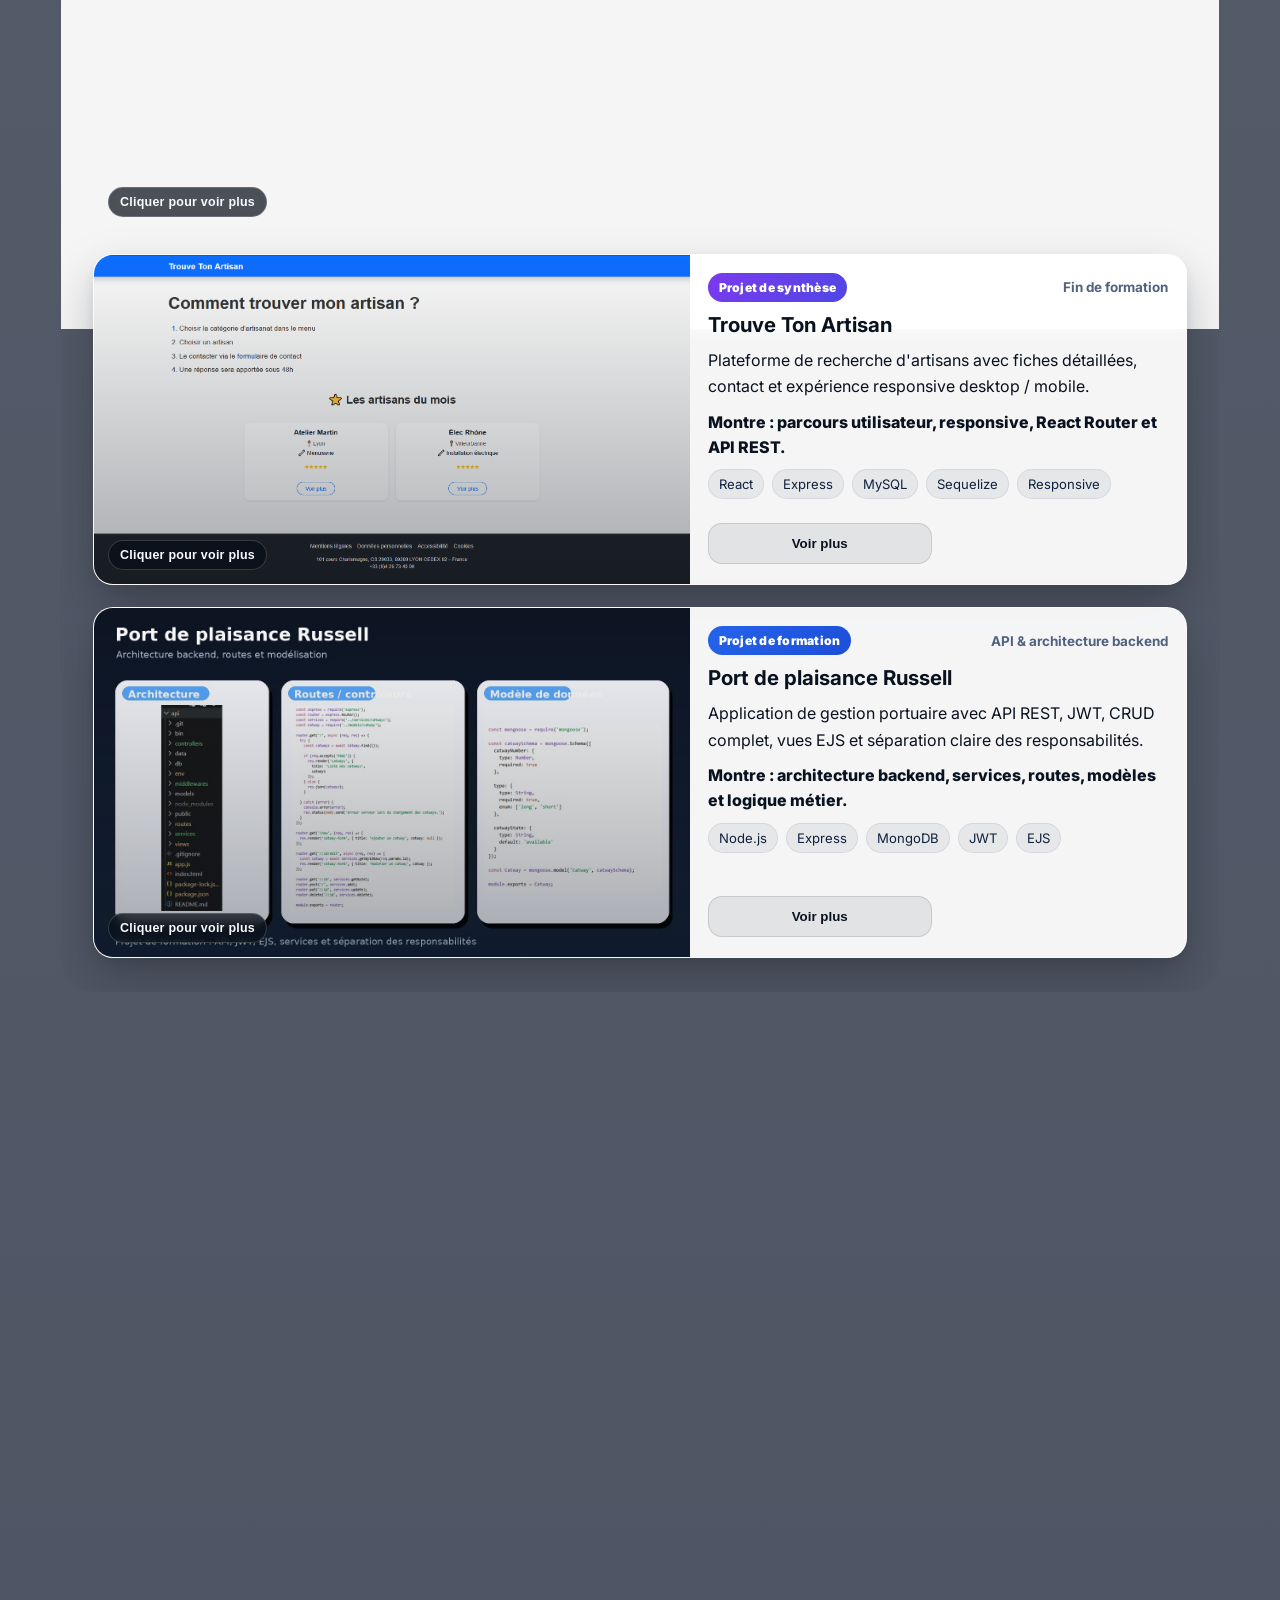
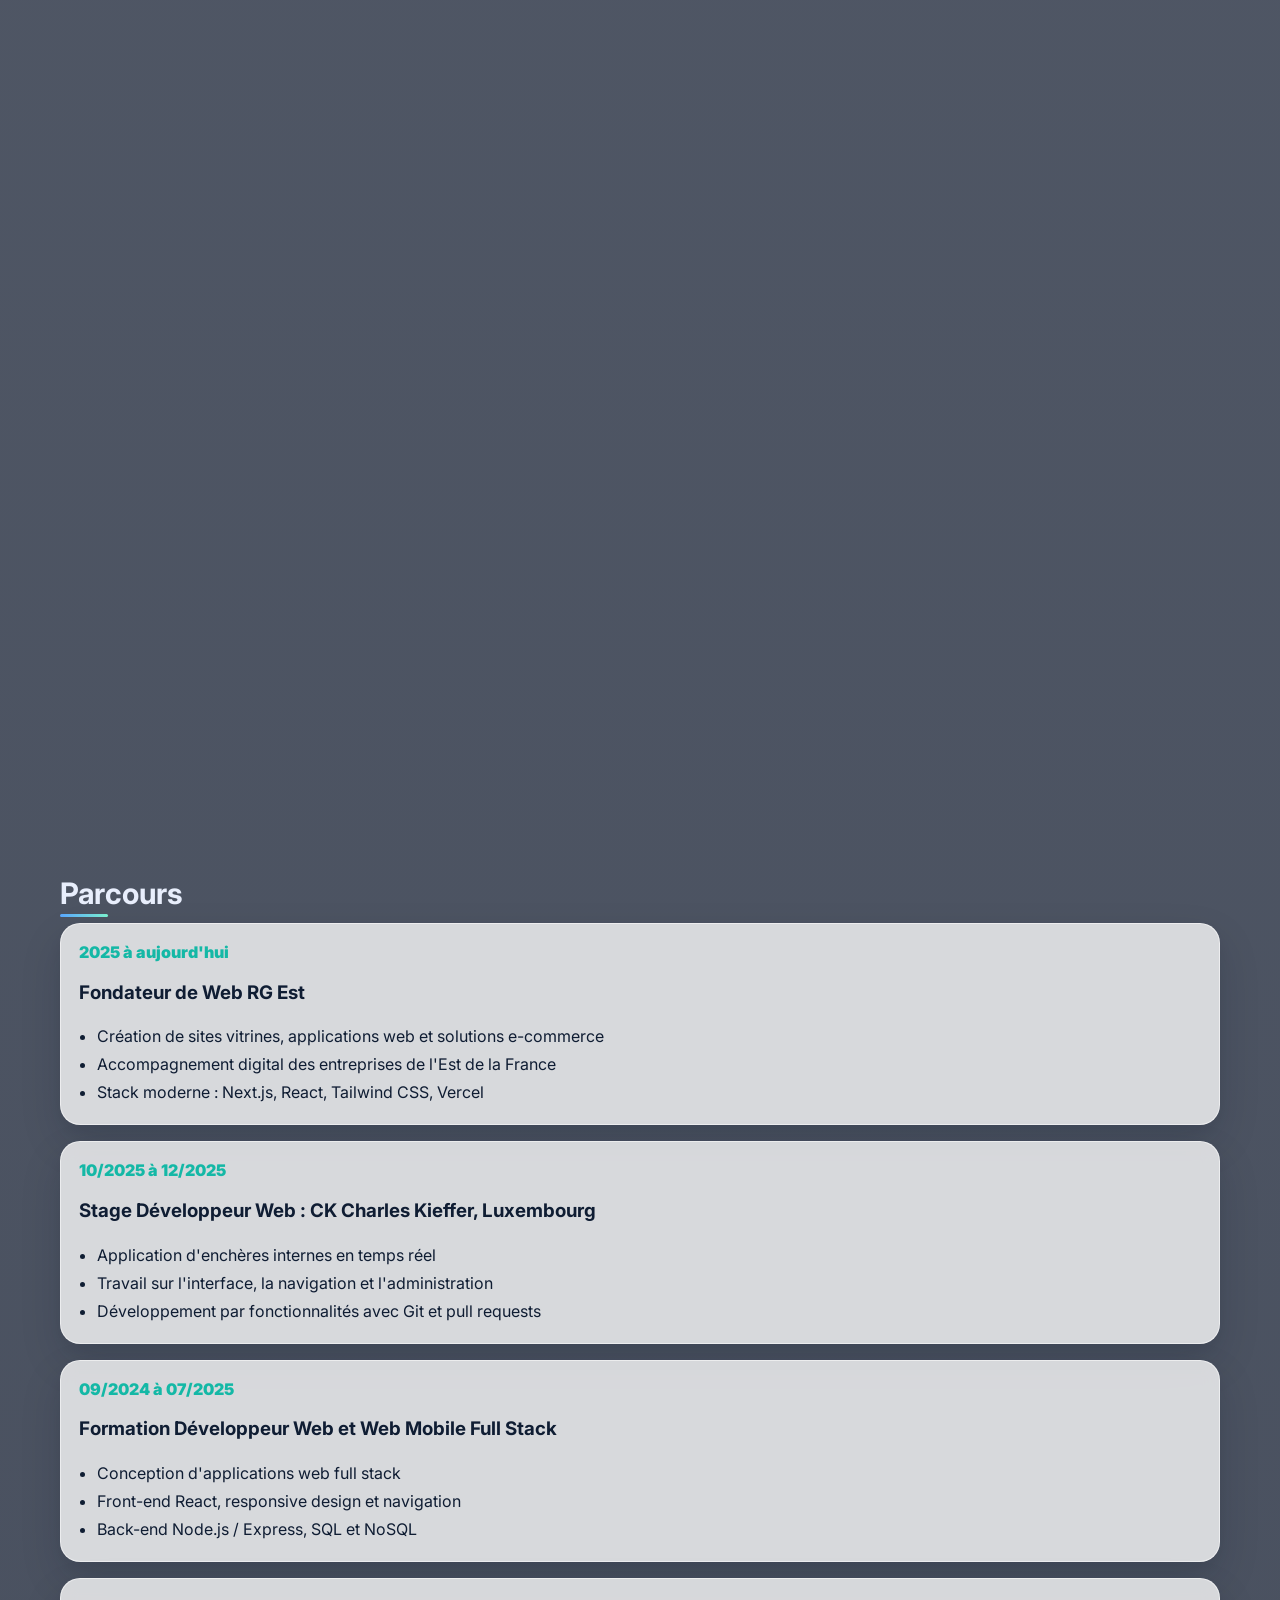
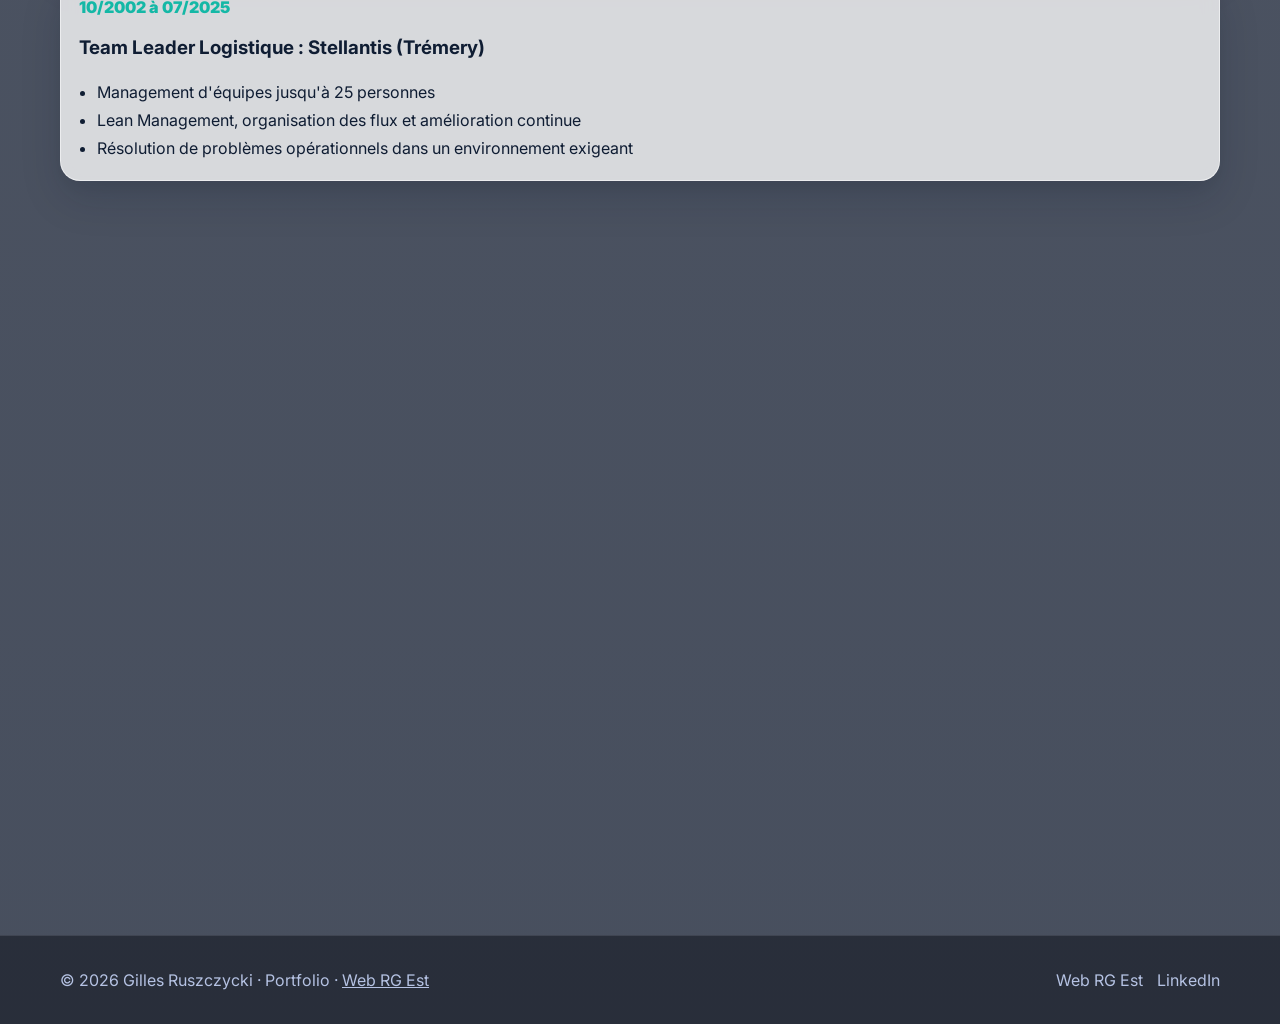
==== commit 0456e00c: "chore(cv) : CV ATS Luxembourg (responsable logistique, développeur full stack) dans le portfolio Co-" ====
--- a/index.html
+++ b/index.html
@@ -83,8 +83,8 @@
         <div class="hero-actions">
           <a class="btn" href="hireme.html">Le CV qui postule à votre place</a>
           <a class="btn btn-ghost" href="#projets">Voir mes projets</a>
-          <a class="btn btn-ghost" href="assets/cv/CV_Gilles_Ruszczycki_Developpeur_Web.pdf" target="_blank" rel="noopener noreferrer">CV développeur</a>
-          <a class="btn btn-ghost" href="assets/cv/CV_Gilles_Ruszczycki_Logisticien_Senior.pdf" target="_blank" rel="noopener noreferrer">CV logisticien senior</a>
+          <a class="btn btn-ghost" href="assets/cv/CV_Gilles_Ruszczycki_Developpeur_Web_Full_Stack_ATS.pdf" target="_blank" rel="noopener noreferrer">CV développeur</a>
+          <a class="btn btn-ghost" href="assets/cv/CV_Gilles_Ruszczycki_Responsable_Logistique_ATS.pdf" target="_blank" rel="noopener noreferrer">CV responsable logistique</a>
           <a class="btn btn-ghost" href="https://www.linkedin.com/in/gilles-ruszczycki/" target="_blank" rel="noopener noreferrer">LinkedIn</a>
         </div>
 
@@ -584,8 +584,8 @@
           <div class="contact-actions">
             <a class="btn" href="hireme.html">Générer mon dossier pour votre entreprise</a>
             <a class="btn btn-ghost" href="mailto:gilles.dev57@outlook.fr">Email direct</a>
-            <a class="btn btn-ghost" href="assets/cv/CV_Gilles_Ruszczycki_Developpeur_Web.pdf" target="_blank" rel="noopener noreferrer">Télécharger le CV développeur</a>
-            <a class="btn btn-ghost" href="assets/cv/CV_Gilles_Ruszczycki_Logisticien_Senior.pdf" target="_blank" rel="noopener noreferrer">Télécharger le CV logisticien senior</a> 
+            <a class="btn btn-ghost" href="assets/cv/CV_Gilles_Ruszczycki_Developpeur_Web_Full_Stack_ATS.pdf" target="_blank" rel="noopener noreferrer">Télécharger le CV développeur full stack</a>
+            <a class="btn btn-ghost" href="assets/cv/CV_Gilles_Ruszczycki_Responsable_Logistique_ATS.pdf" target="_blank" rel="noopener noreferrer">Télécharger le CV responsable logistique</a> 
           </div>
 
           <div class="contact-links">
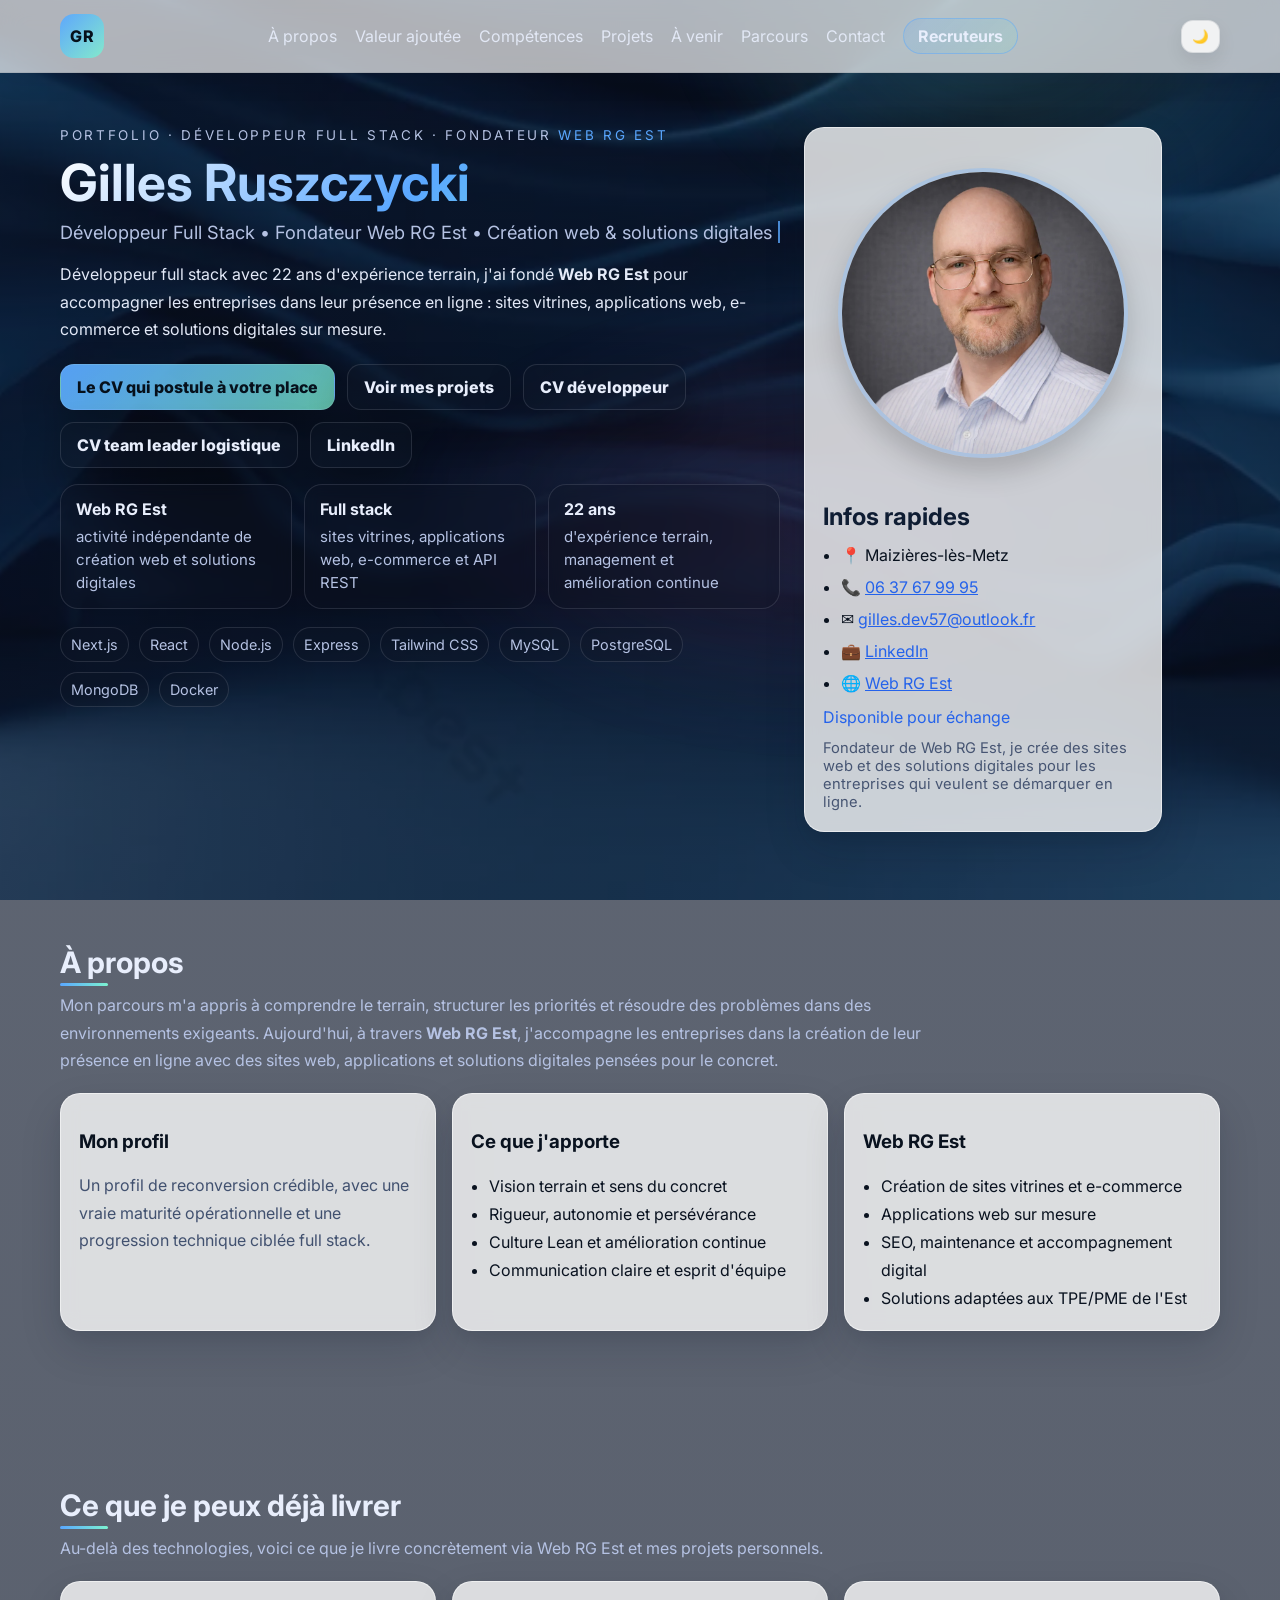
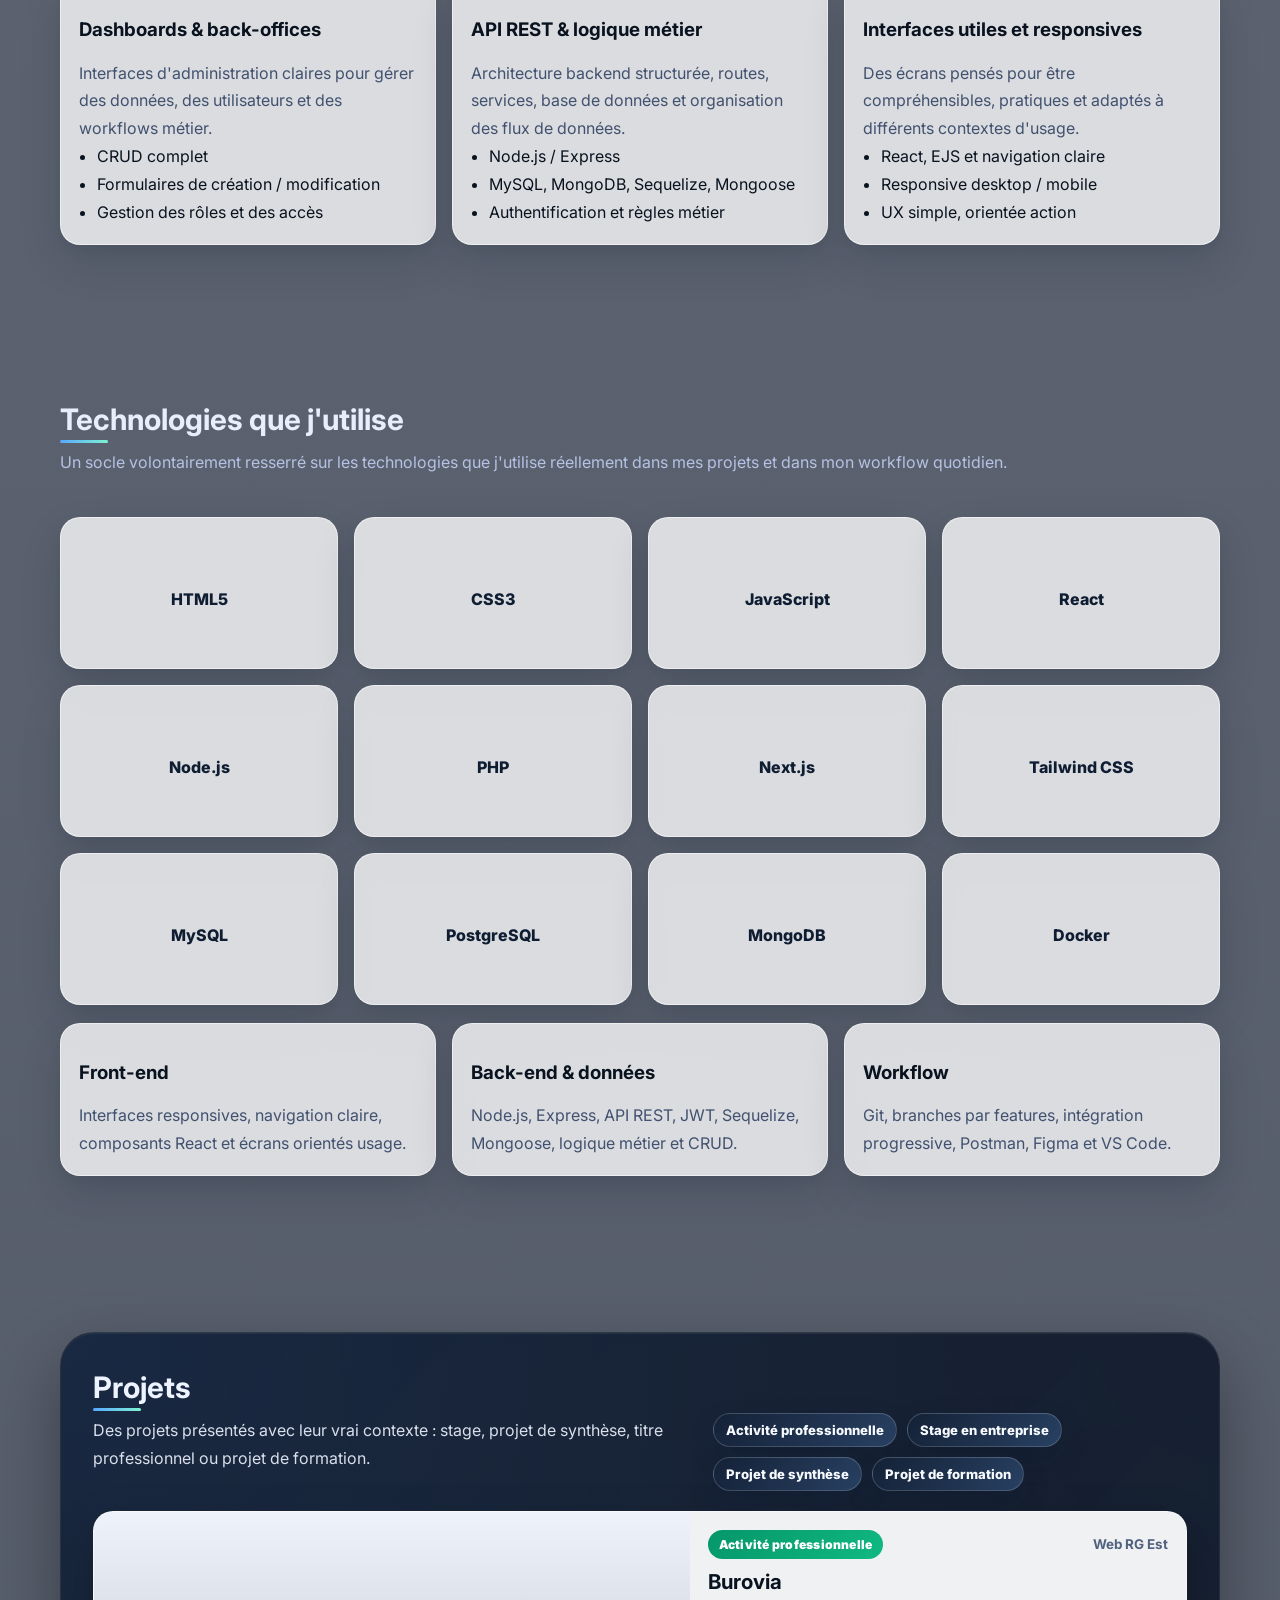
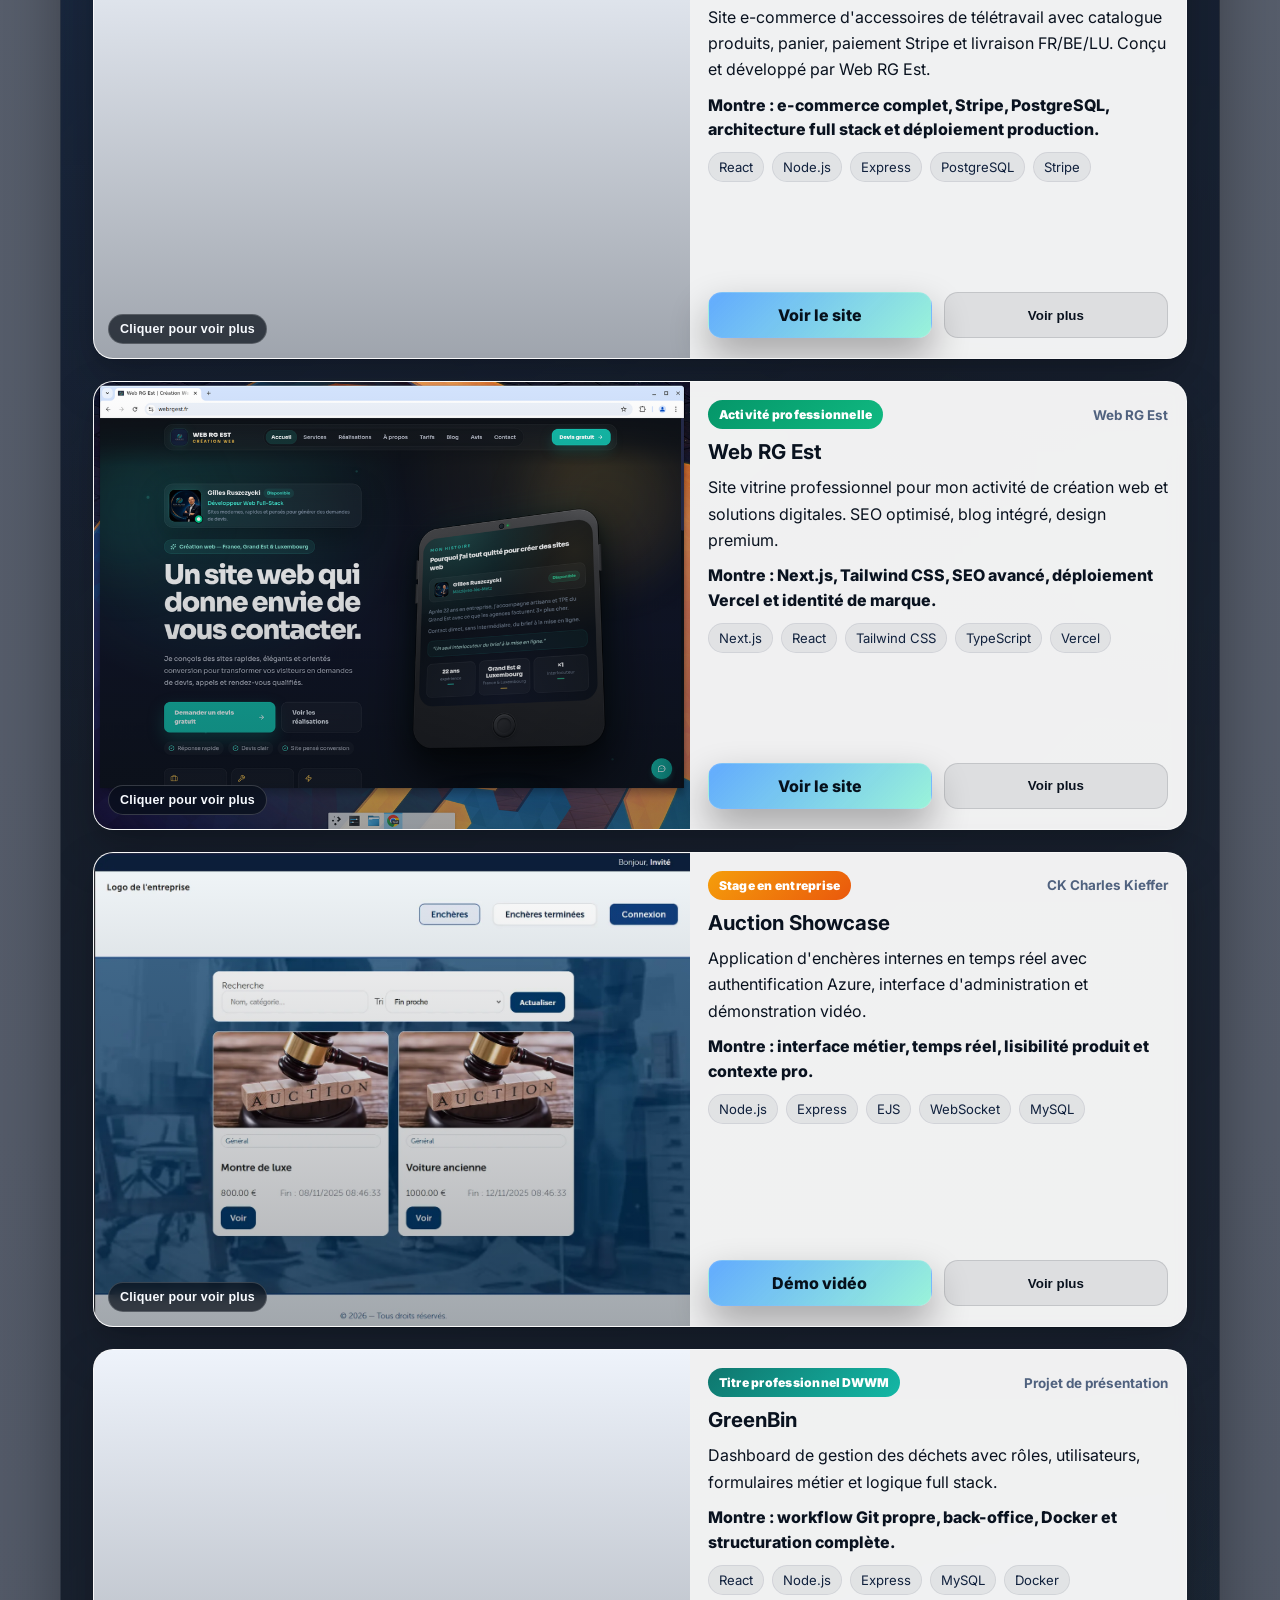
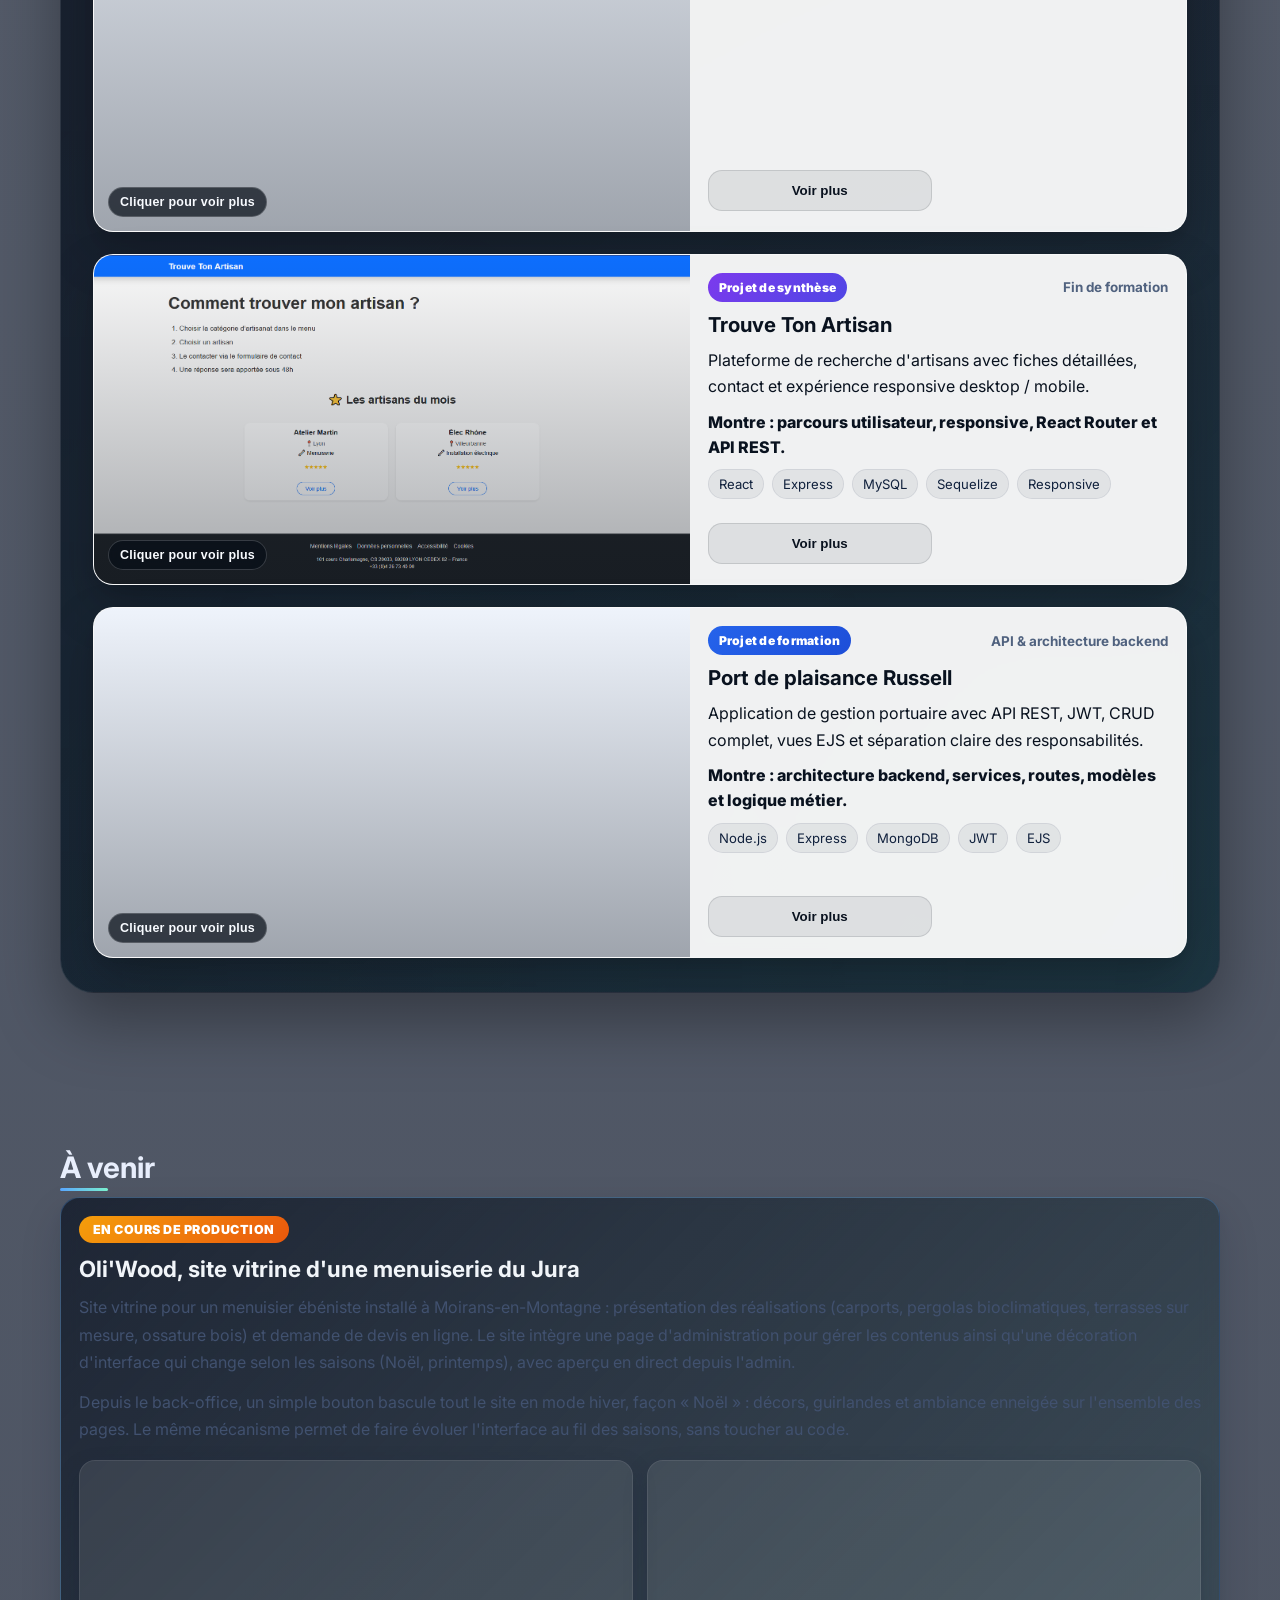
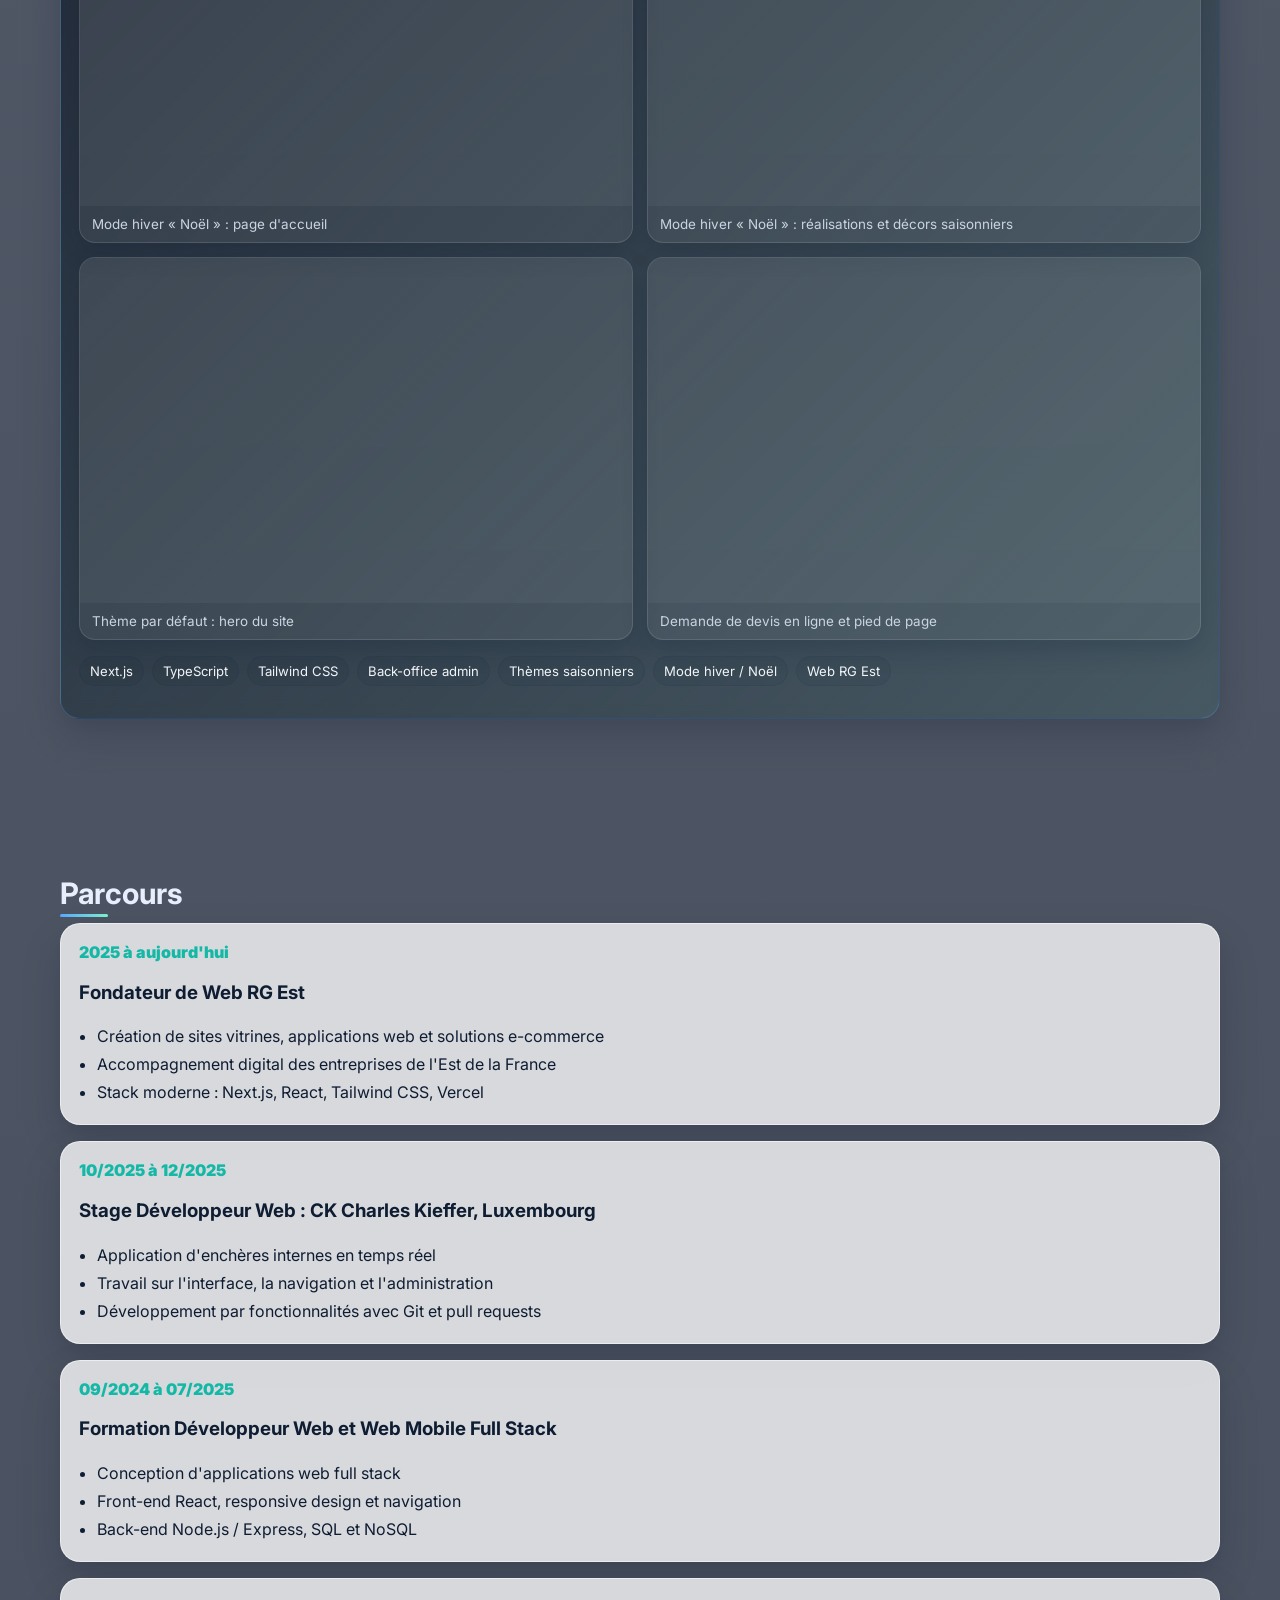
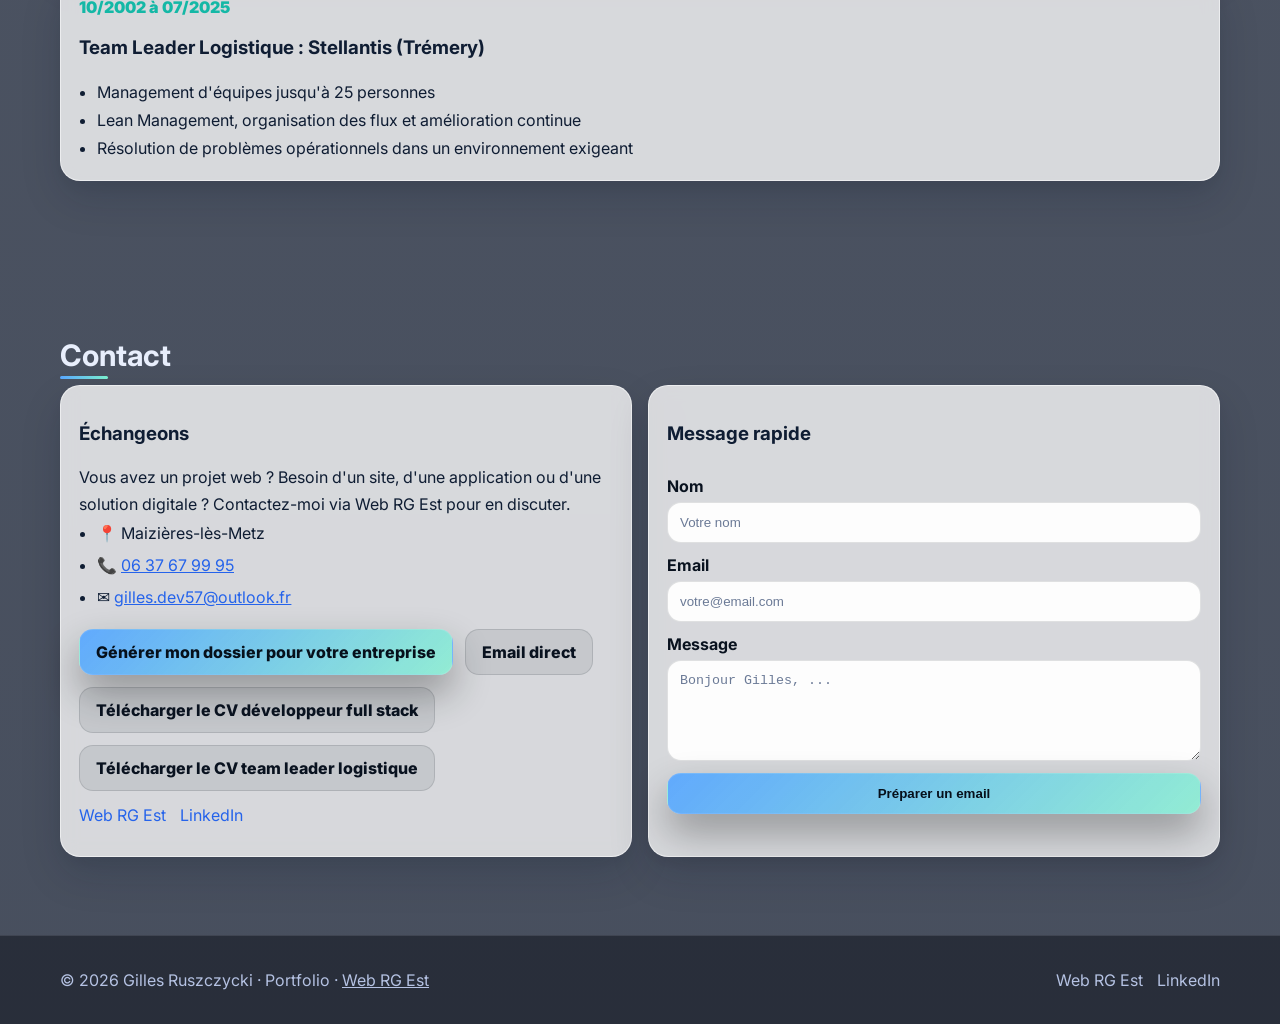
==== commit e3e49c30: "chore(cv) : nouveau CV Team Leader Logistique (réalisations Stellantis) à la place du CV logistique " ====
--- a/index.html
+++ b/index.html
@@ -84,7 +84,7 @@
           <a class="btn" href="hireme.html">Le CV qui postule à votre place</a>
           <a class="btn btn-ghost" href="#projets">Voir mes projets</a>
           <a class="btn btn-ghost" href="assets/cv/CV_Gilles_Ruszczycki_Developpeur_Web_Full_Stack_ATS.pdf" target="_blank" rel="noopener noreferrer">CV développeur</a>
-          <a class="btn btn-ghost" href="assets/cv/CV_Gilles_Ruszczycki_Responsable_Logistique_ATS.pdf" target="_blank" rel="noopener noreferrer">CV responsable logistique</a>
+          <a class="btn btn-ghost" href="assets/cv/CV_Gilles_Ruszczycki_Responsable_Logistique_ATS.pdf" target="_blank" rel="noopener noreferrer">CV team leader logistique</a>
           <a class="btn btn-ghost" href="https://www.linkedin.com/in/gilles-ruszczycki/" target="_blank" rel="noopener noreferrer">LinkedIn</a>
         </div>
 
@@ -585,7 +585,7 @@
             <a class="btn" href="hireme.html">Générer mon dossier pour votre entreprise</a>
             <a class="btn btn-ghost" href="mailto:gilles.dev57@outlook.fr">Email direct</a>
             <a class="btn btn-ghost" href="assets/cv/CV_Gilles_Ruszczycki_Developpeur_Web_Full_Stack_ATS.pdf" target="_blank" rel="noopener noreferrer">Télécharger le CV développeur full stack</a>
-            <a class="btn btn-ghost" href="assets/cv/CV_Gilles_Ruszczycki_Responsable_Logistique_ATS.pdf" target="_blank" rel="noopener noreferrer">Télécharger le CV responsable logistique</a> 
+            <a class="btn btn-ghost" href="assets/cv/CV_Gilles_Ruszczycki_Responsable_Logistique_ATS.pdf" target="_blank" rel="noopener noreferrer">Télécharger le CV team leader logistique</a> 
           </div>
 
           <div class="contact-links">
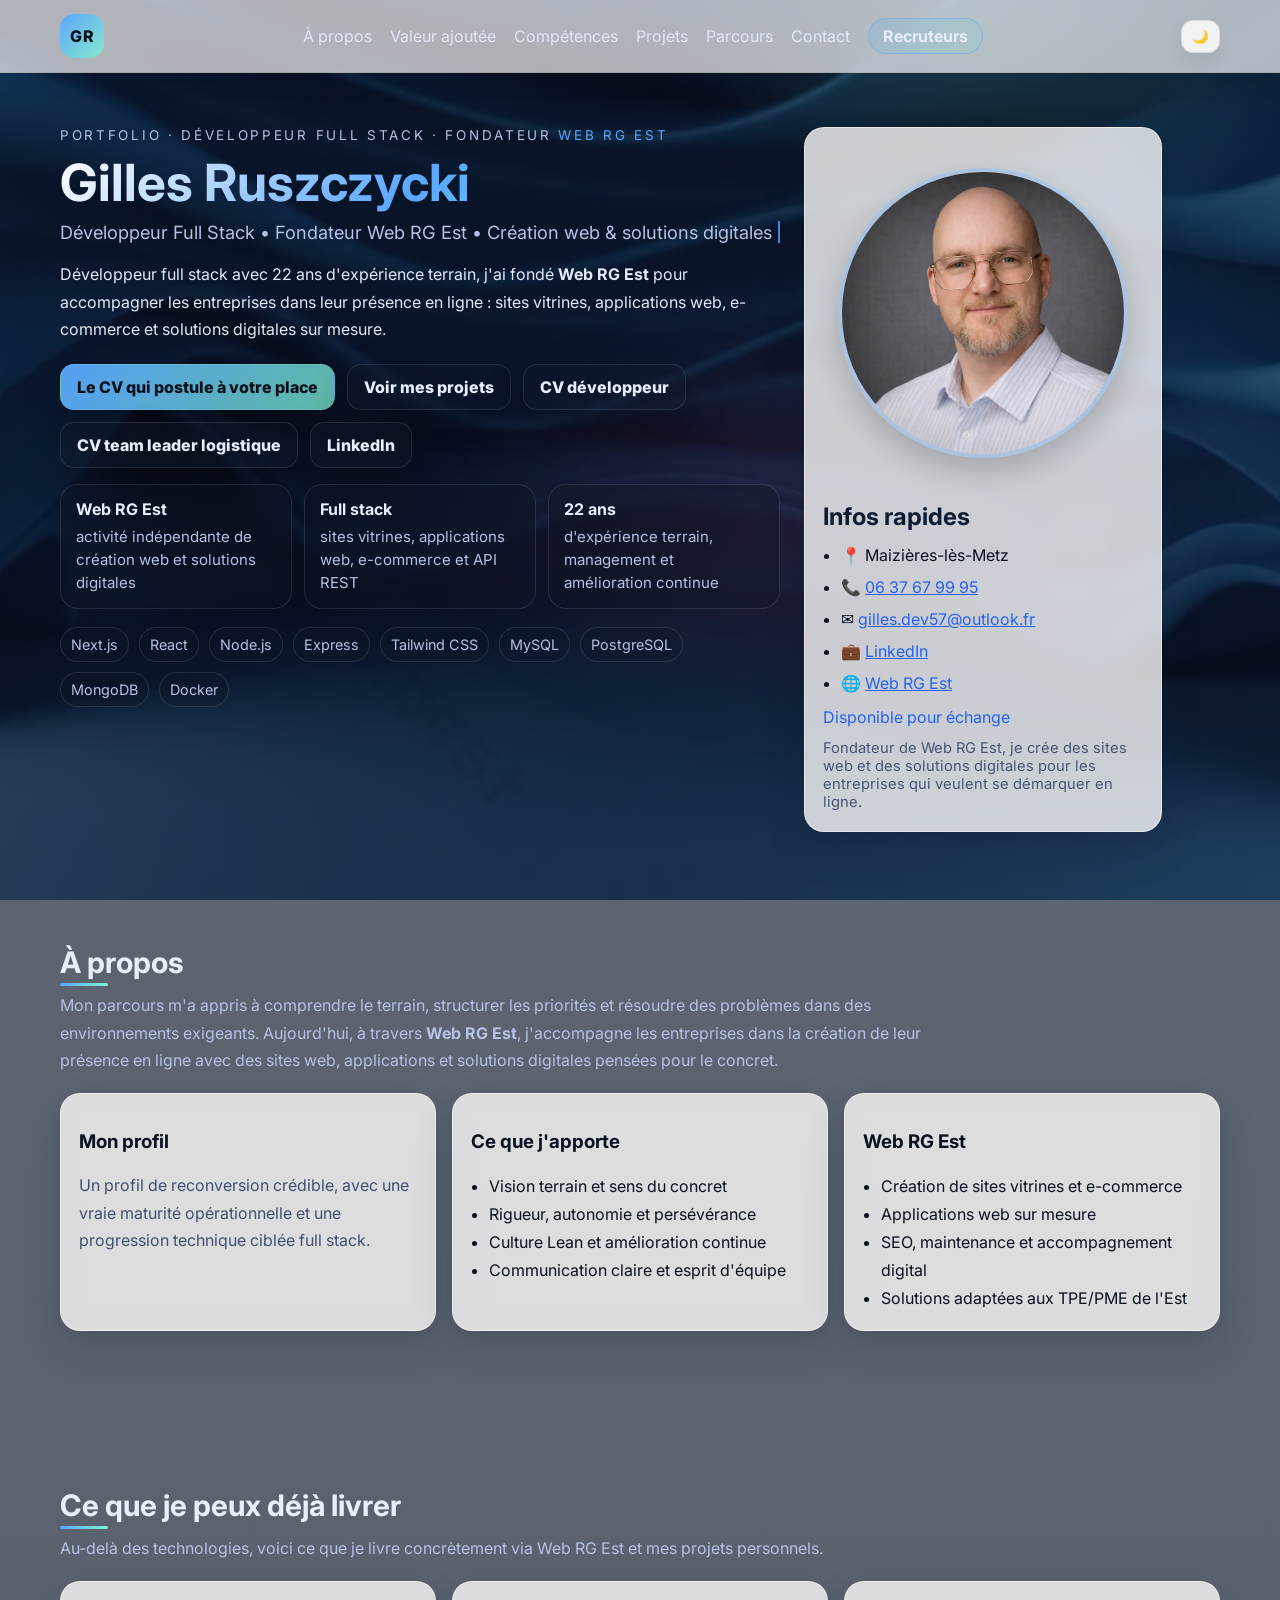
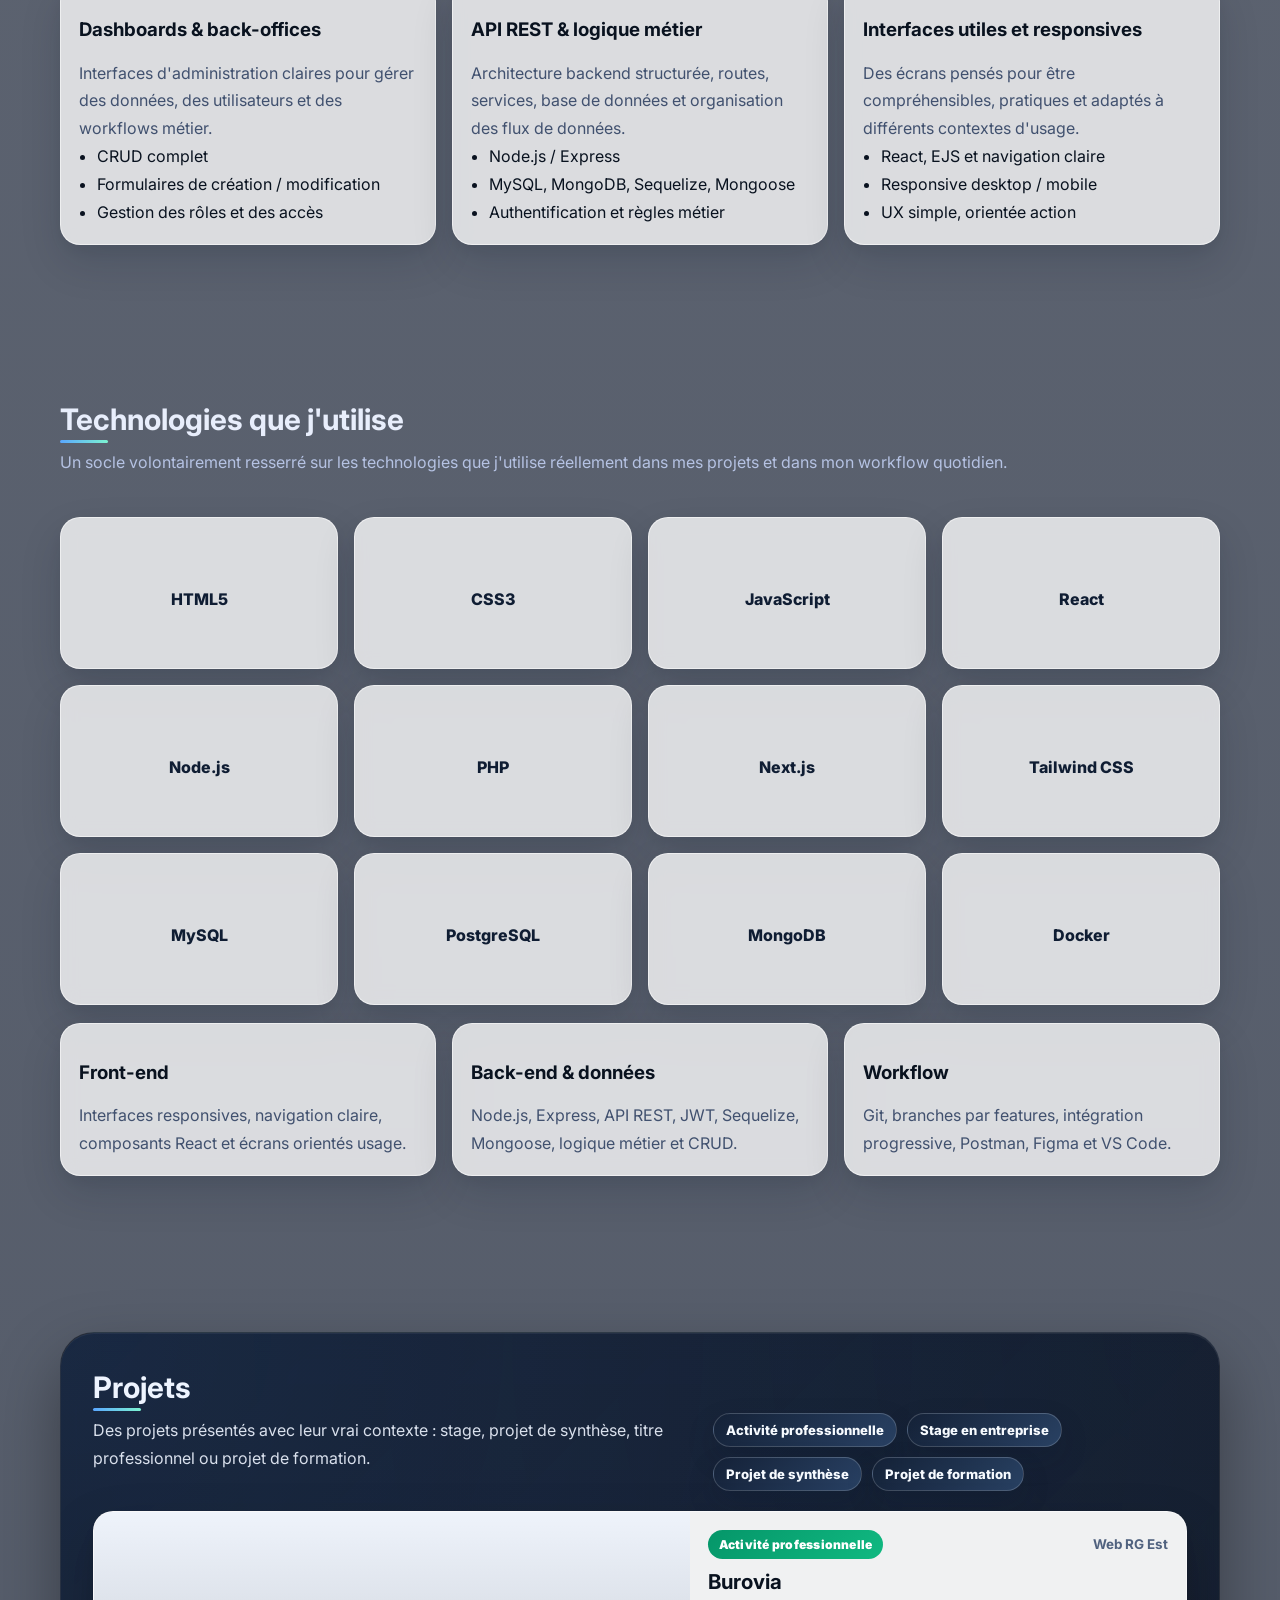
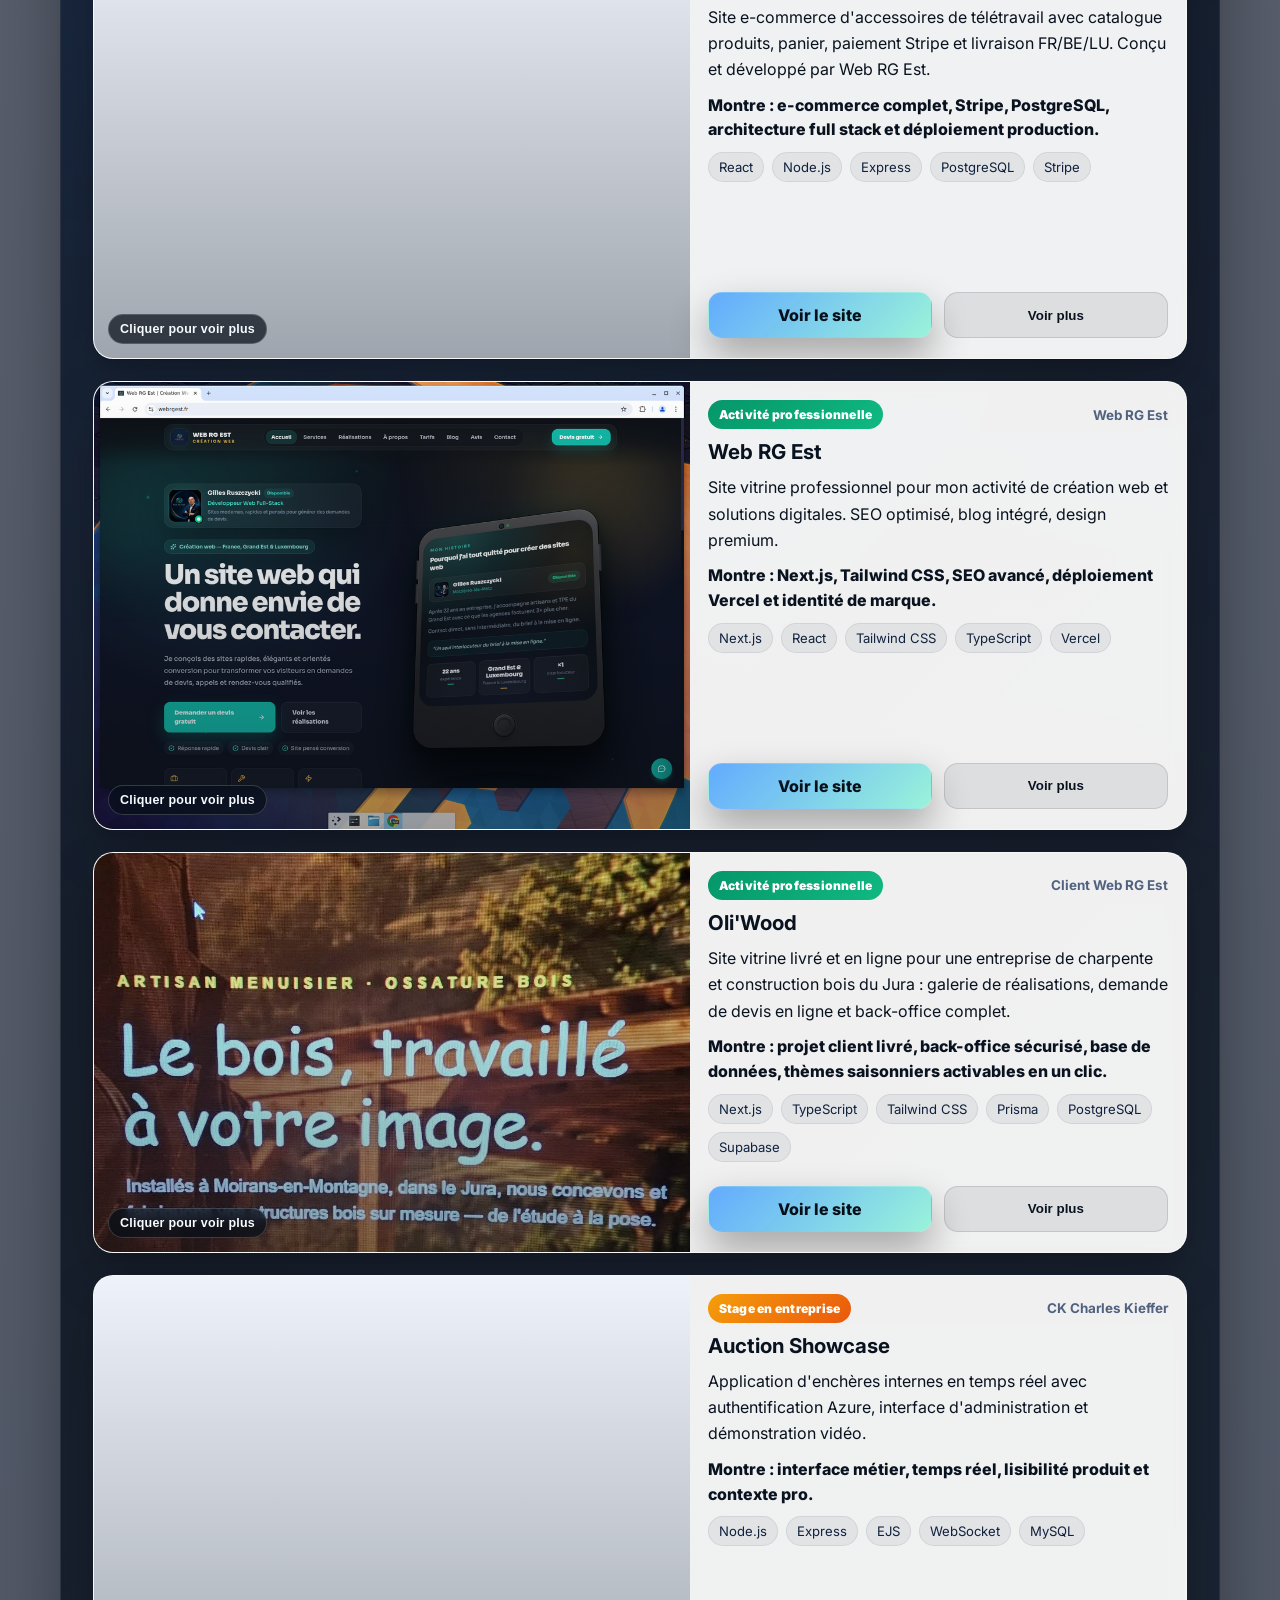
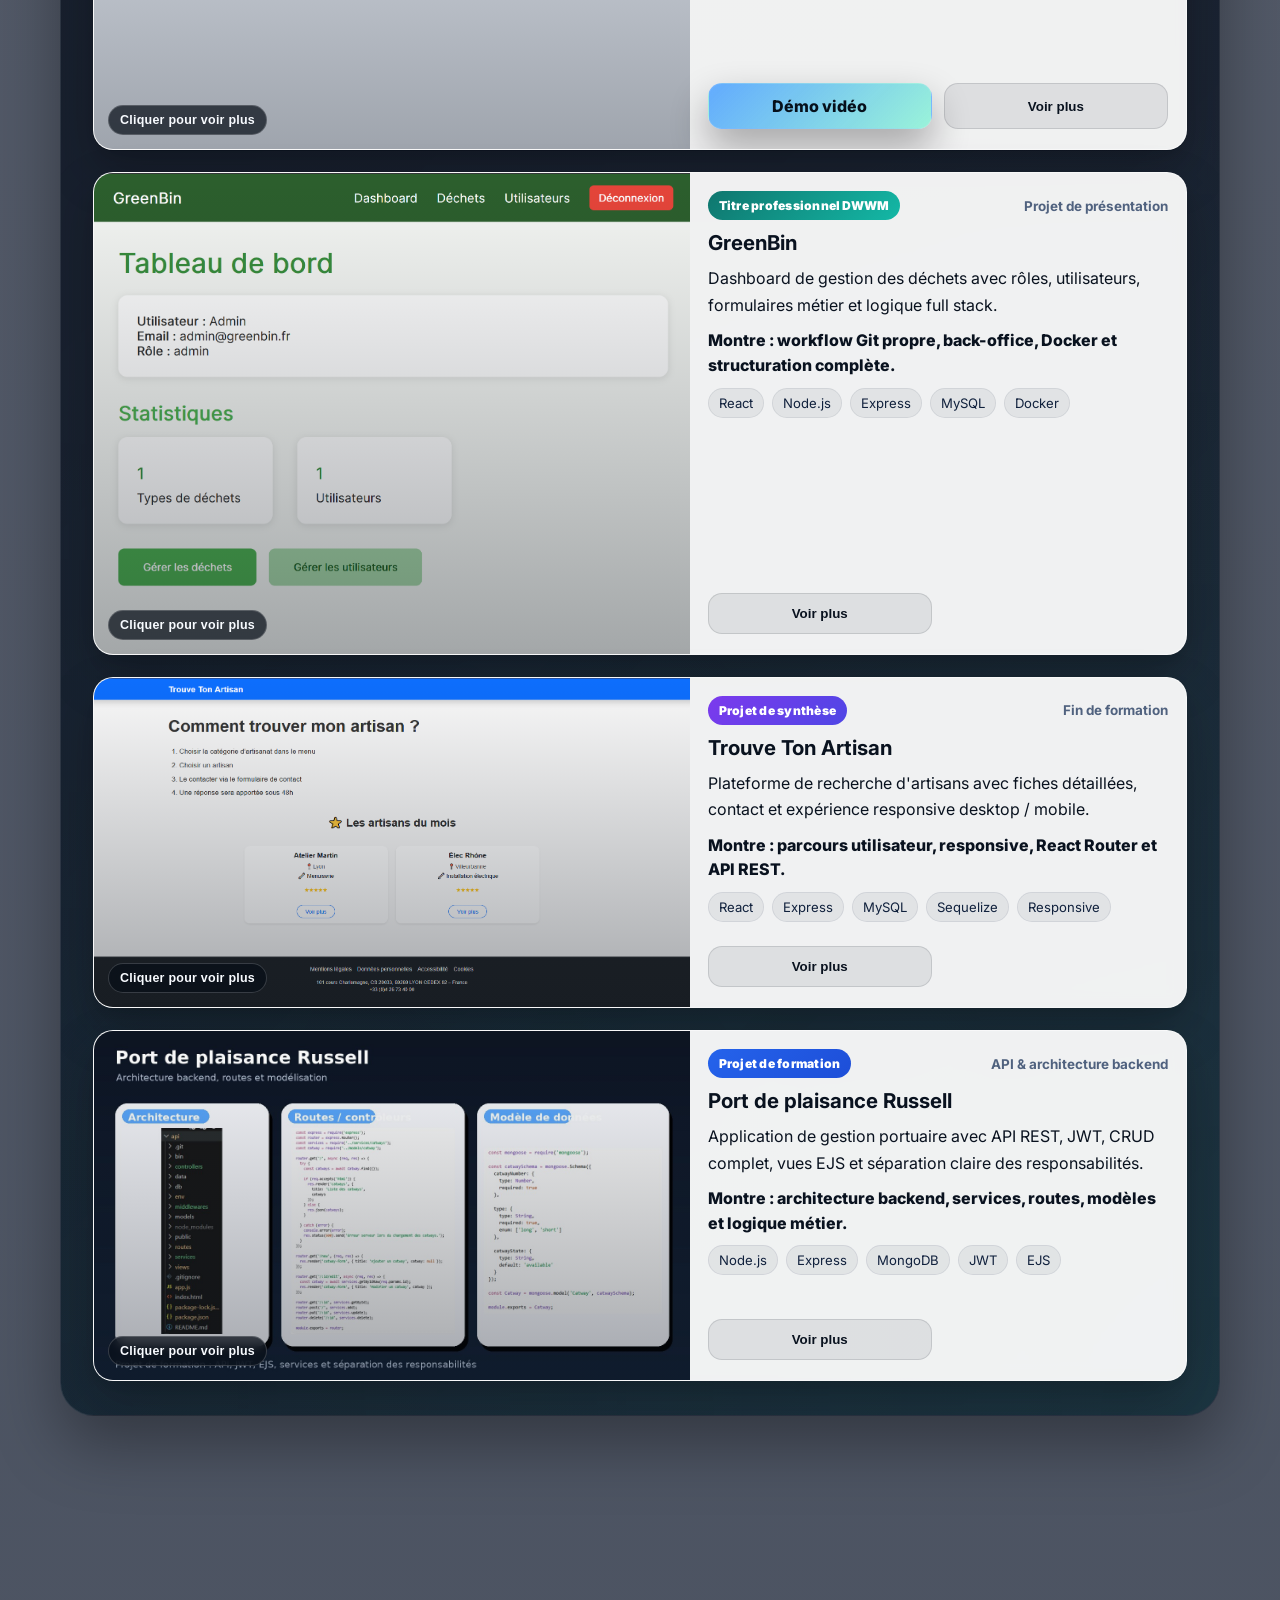
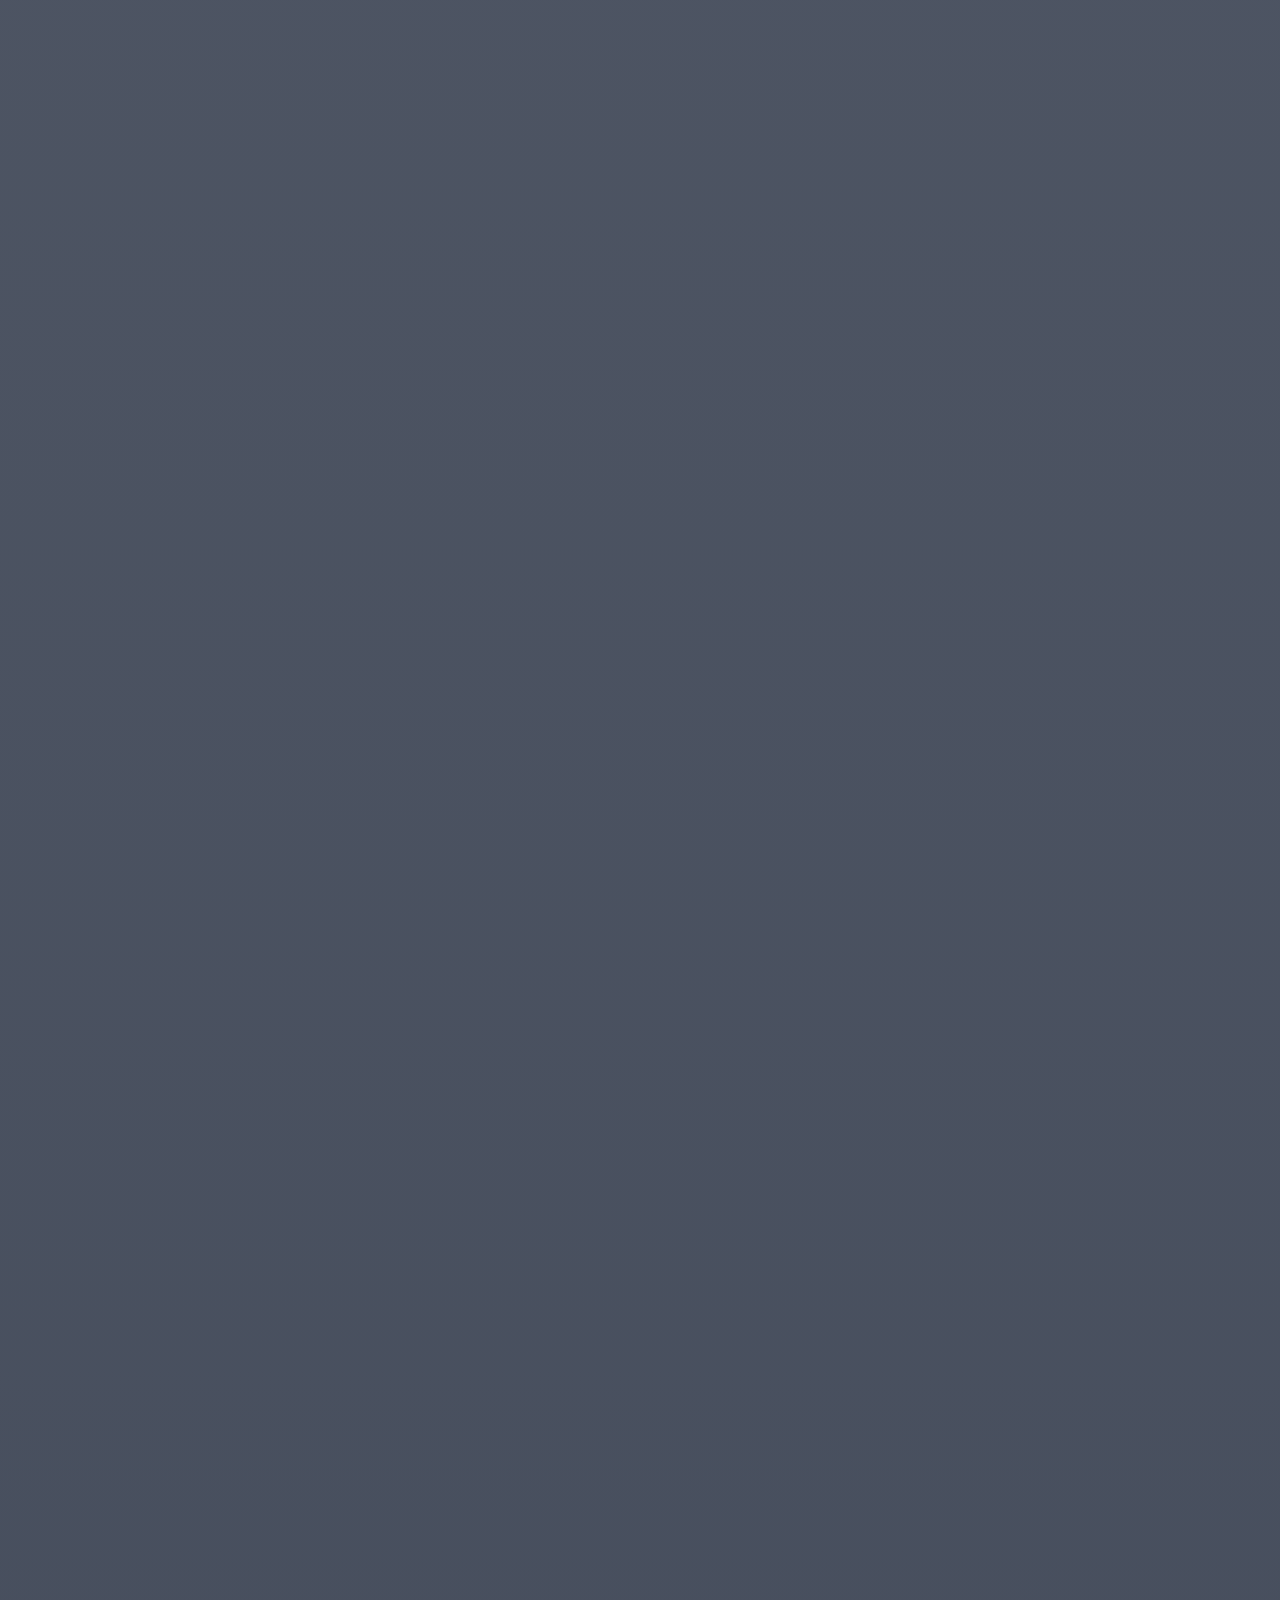
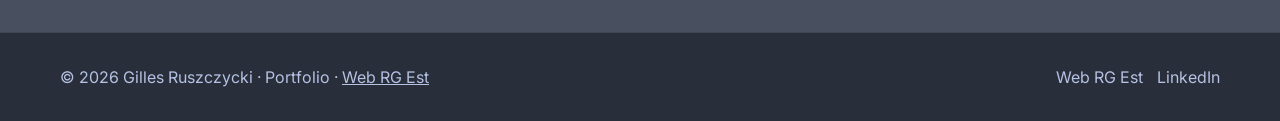
==== commit 3f0ac2d2: "feat(projets) : Oli'Wood livré, passe de « À venir » aux projets avec lien et stack Co-Authored-By: " ====
--- a/index.html
+++ b/index.html
@@ -18,7 +18,7 @@
   <meta name="theme-color" content="#0b0f17">
   <link rel="canonical" href="https://gilles-rusz.github.io/PORTFOLIO_CV2026/">
 
-  <link rel="stylesheet" href="style.css?v=8.1">
+  <link rel="stylesheet" href="style.css?v=8.2">
   <link rel="stylesheet" href="https://cdn.jsdelivr.net/gh/devicons/devicon@latest/devicon.min.css">
   <link rel="preconnect" href="https://fonts.googleapis.com">
   <link rel="preconnect" href="https://fonts.gstatic.com" crossorigin>
@@ -53,7 +53,6 @@
         <a href="#valeur">Valeur ajoutée</a>
         <a href="#competences">Compétences</a>
         <a href="#projets">Projets</a>
-        <a href="#a-venir">À venir</a>
         <a href="#parcours">Parcours</a>
         <a href="#contact">Contact</a>
         <a class="nav-cta" href="hireme.html">Recruteurs</a>
@@ -363,6 +362,34 @@
             </div>
           </article>
 
+          <article class="project-card-v71 card project-card-clickable project-card-featured" data-project="oliwood" tabindex="0" role="button" aria-label="Ouvrir les détails du projet Oli'Wood">
+            <button class="project-cover-v71 project-cover-trigger" data-project="oliwood" type="button" aria-label="Voir les détails du projet Oli'Wood">
+              <img src="assets/img/oliwood-accueil.jpg" alt="Capture du site Oli'Wood" loading="lazy" decoding="async" />
+              <span class="project-cover-hint">Cliquer pour voir plus</span>
+            </button>
+            <div class="project-card-body">
+              <div class="project-topline">
+                <span class="project-context-badge pro">Activité professionnelle</span>
+                <span class="project-context-note">Client Web RG Est</span>
+              </div>
+              <h3>Oli'Wood</h3>
+              <p class="project-card-text">Site vitrine livré et en ligne pour une entreprise de charpente et construction bois du Jura : galerie de réalisations, demande de devis en ligne et back-office complet.</p>
+              <p class="project-card-proof">Montre : projet client livré, back-office sécurisé, base de données, thèmes saisonniers activables en un clic.</p>
+              <div class="tags">
+                <span class="tag">Next.js</span>
+                <span class="tag">TypeScript</span>
+                <span class="tag">Tailwind CSS</span>
+                <span class="tag">Prisma</span>
+                <span class="tag">PostgreSQL</span>
+                <span class="tag">Supabase</span>
+              </div>
+              <div class="project-actions-row">
+                <a class="btn project-action-link" href="https://oliwood-jura.fr" target="_blank" rel="noopener noreferrer">Voir le site</a>
+                <button class="btn btn-ghost project-trigger project-action-link" data-project="oliwood" type="button">Voir plus</button>
+              </div>
+            </div>
+          </article>
+
           <article class="project-card-v71 card project-card-clickable project-card-featured" data-project="auction" tabindex="0" role="button" aria-label="Ouvrir les détails du projet Auction Showcase">
             <button class="project-cover-v71 project-cover-trigger" data-project="auction" type="button" aria-label="Voir les détails du projet Auction Showcase">
               <img src="assets/img/auction-cover.webp" alt="Capture du projet Auction Showcase" loading="lazy" decoding="async" />
@@ -471,55 +498,6 @@
       </div>
     </section>
 
-    <section id="a-venir" class="section container reveal">
-      <h2>À venir</h2>
-      <div class="coming-soon-banner card pad">
-        <div class="coming-soon-content">
-          <span class="coming-soon-badge">En cours de production</span>
-          <h3>Oli'Wood, site vitrine d'une menuiserie du Jura</h3>
-          <p class="section-text section-text-tight">
-            Site vitrine pour un menuisier ébéniste installé à Moirans-en-Montagne : présentation des
-            réalisations (carports, pergolas bioclimatiques, terrasses sur mesure, ossature bois) et
-            demande de devis en ligne. Le site intègre une page d'administration pour gérer les contenus
-            ainsi qu'une décoration d'interface qui change selon les saisons (Noël, printemps), avec
-            aperçu en direct depuis l'admin.
-          </p>
-          <p class="section-text section-text-tight">
-            Depuis le back-office, un simple bouton bascule tout le site en mode hiver, façon « Noël » :
-            décors, guirlandes et ambiance enneigée sur l'ensemble des pages. Le même mécanisme permet
-            de faire évoluer l'interface au fil des saisons, sans toucher au code.
-          </p>
-          <div class="coming-soon-shots">
-            <figure class="coming-soon-shot">
-              <img src="assets/img/oliwood-noel-accueil.jpg" alt="Accueil Oli'Wood en mode Noël" loading="lazy" decoding="async" width="1600" height="1200">
-              <figcaption>Mode hiver « Noël » : page d'accueil</figcaption>
-            </figure>
-            <figure class="coming-soon-shot">
-              <img src="assets/img/oliwood-noel-realisations.jpg" alt="Réalisations Oli'Wood en mode Noël" loading="lazy" decoding="async" width="1600" height="1200">
-              <figcaption>Mode hiver « Noël » : réalisations et décors saisonniers</figcaption>
-            </figure>
-            <figure class="coming-soon-shot">
-              <img src="assets/img/oliwood-accueil.jpg" alt="Accueil Oli'Wood en thème par défaut" loading="lazy" decoding="async" width="1080" height="676">
-              <figcaption>Thème par défaut : hero du site</figcaption>
-            </figure>
-            <figure class="coming-soon-shot">
-              <img src="assets/img/oliwood-devis.jpg" alt="Section devis et pied de page Oli'Wood" loading="lazy" decoding="async" width="1600" height="965">
-              <figcaption>Demande de devis en ligne et pied de page</figcaption>
-            </figure>
-          </div>
-          <div class="tags">
-            <span class="tag">Next.js</span>
-            <span class="tag">TypeScript</span>
-            <span class="tag">Tailwind CSS</span>
-            <span class="tag">Back-office admin</span>
-            <span class="tag">Thèmes saisonniers</span>
-            <span class="tag">Mode hiver / Noël</span>
-            <span class="tag">Web RG Est</span>
-          </div>
-        </div>
-      </div>
-    </section>
-
     <section id="parcours" class="section container reveal">
       <h2>Parcours</h2>
       <div class="timeline">
@@ -650,7 +628,7 @@
     <img id="lightboxImg" src="" alt="Capture agrandie">
   </div>
 
-  <script src="script.js?v=8.1"></script>
+  <script src="script.js?v=8.2"></script>
 </body>
 
 </html>
--- a/style.css
+++ b/style.css
@@ -1166,87 +1166,6 @@
   .project-cover-hint{font-size:.72rem; padding:6px 9px;}
 }
 
-.coming-soon-banner{
-  position:relative;
-  overflow:hidden;
-  border:1px solid rgba(90,167,255,.25);
-  background:linear-gradient(135deg, rgba(16,24,39,.78), rgba(5,150,105,.08));
-}
-.coming-soon-banner,
-.coming-soon-banner h3,
-.coming-soon-banner p,
-.coming-soon-banner .tags .tag{
-  color:#f1f5f9;
-}
-.coming-soon-banner:hover{
-  background:linear-gradient(135deg, rgba(16,24,39,.85), rgba(5,150,105,.12));
-}
-.coming-soon-content{display:flex; flex-direction:column; gap:12px;}
-.coming-soon-content h3{margin:0; font-size:1.4rem;}
-.coming-soon-badge{
-  display:inline-flex;
-  align-self:flex-start;
-  padding:6px 14px;
-  border-radius:999px;
-  background:linear-gradient(135deg,#f59e0b,#ea580c);
-  color:#fff;
-  font-size:.78rem;
-  font-weight:900;
-  letter-spacing:.04em;
-  text-transform:uppercase;
-}
-.coming-soon-content .tags{margin-top:4px;}
-.coming-soon-shots{
-  display:grid;
-  grid-template-columns:repeat(2,1fr);
-  gap:14px;
-  margin-top:4px;
-}
-.coming-soon-shot{
-  margin:0;
-  border-radius:16px;
-  overflow:hidden;
-  background:rgba(255,255,255,.06);
-  border:1px solid rgba(255,255,255,.12);
-  box-shadow:0 10px 24px rgba(8,22,44,.18);
-}
-.coming-soon-shot img{
-  display:block;
-  width:100%;
-  height:auto;
-  aspect-ratio:16/10;
-  object-fit:cover;
-  background:rgba(255,255,255,.04);
-}
-.coming-soon-shot figcaption{
-  padding:10px 12px;
-  font-size:.84rem;
-  color:#cbd5e1;
-}
-body.light .coming-soon-shot{
-  background:rgba(255,255,255,.8);
-  border-color:rgba(10,18,34,.1);
-}
-body.light .coming-soon-shot figcaption{color:#41516f;}
-@media (max-width:760px){
-  .coming-soon-shots{grid-template-columns:1fr;}
-}
-body.light .coming-soon-banner,
-body.light .coming-soon-banner h3,
-body.light .coming-soon-banner p{
-  color:#09121f;
-}
-body.light .coming-soon-banner .tags .tag{
-  color:#41516f;
-}
-body.light .coming-soon-banner{
-  background:linear-gradient(135deg, rgba(255,255,255,.92), rgba(5,150,105,.06));
-  border-color:rgba(5,150,105,.2);
-}
-body.light .coming-soon-banner:hover{
-  background:linear-gradient(135deg, rgba(255,255,255,.96), rgba(5,150,105,.10));
-}
-
 /* V8 design enhancements */
 .bg-blobs{display:block;}
 
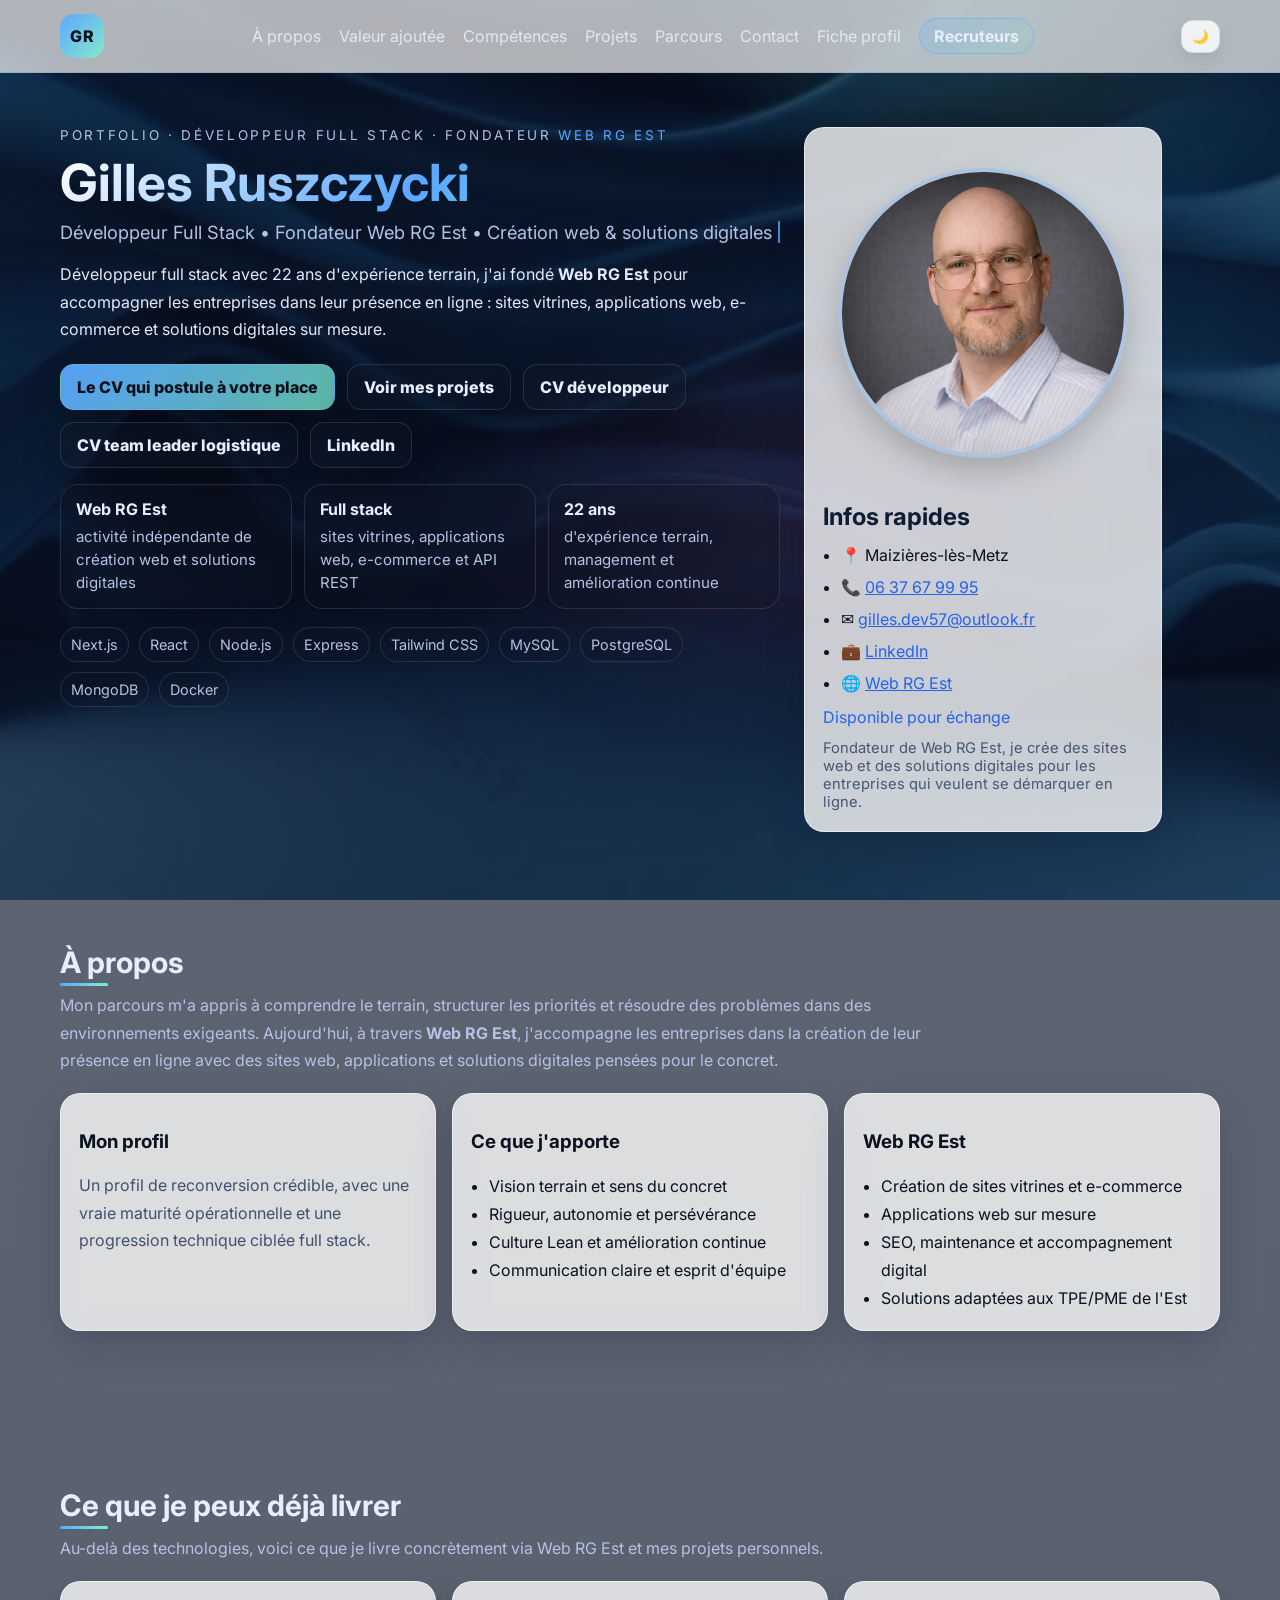
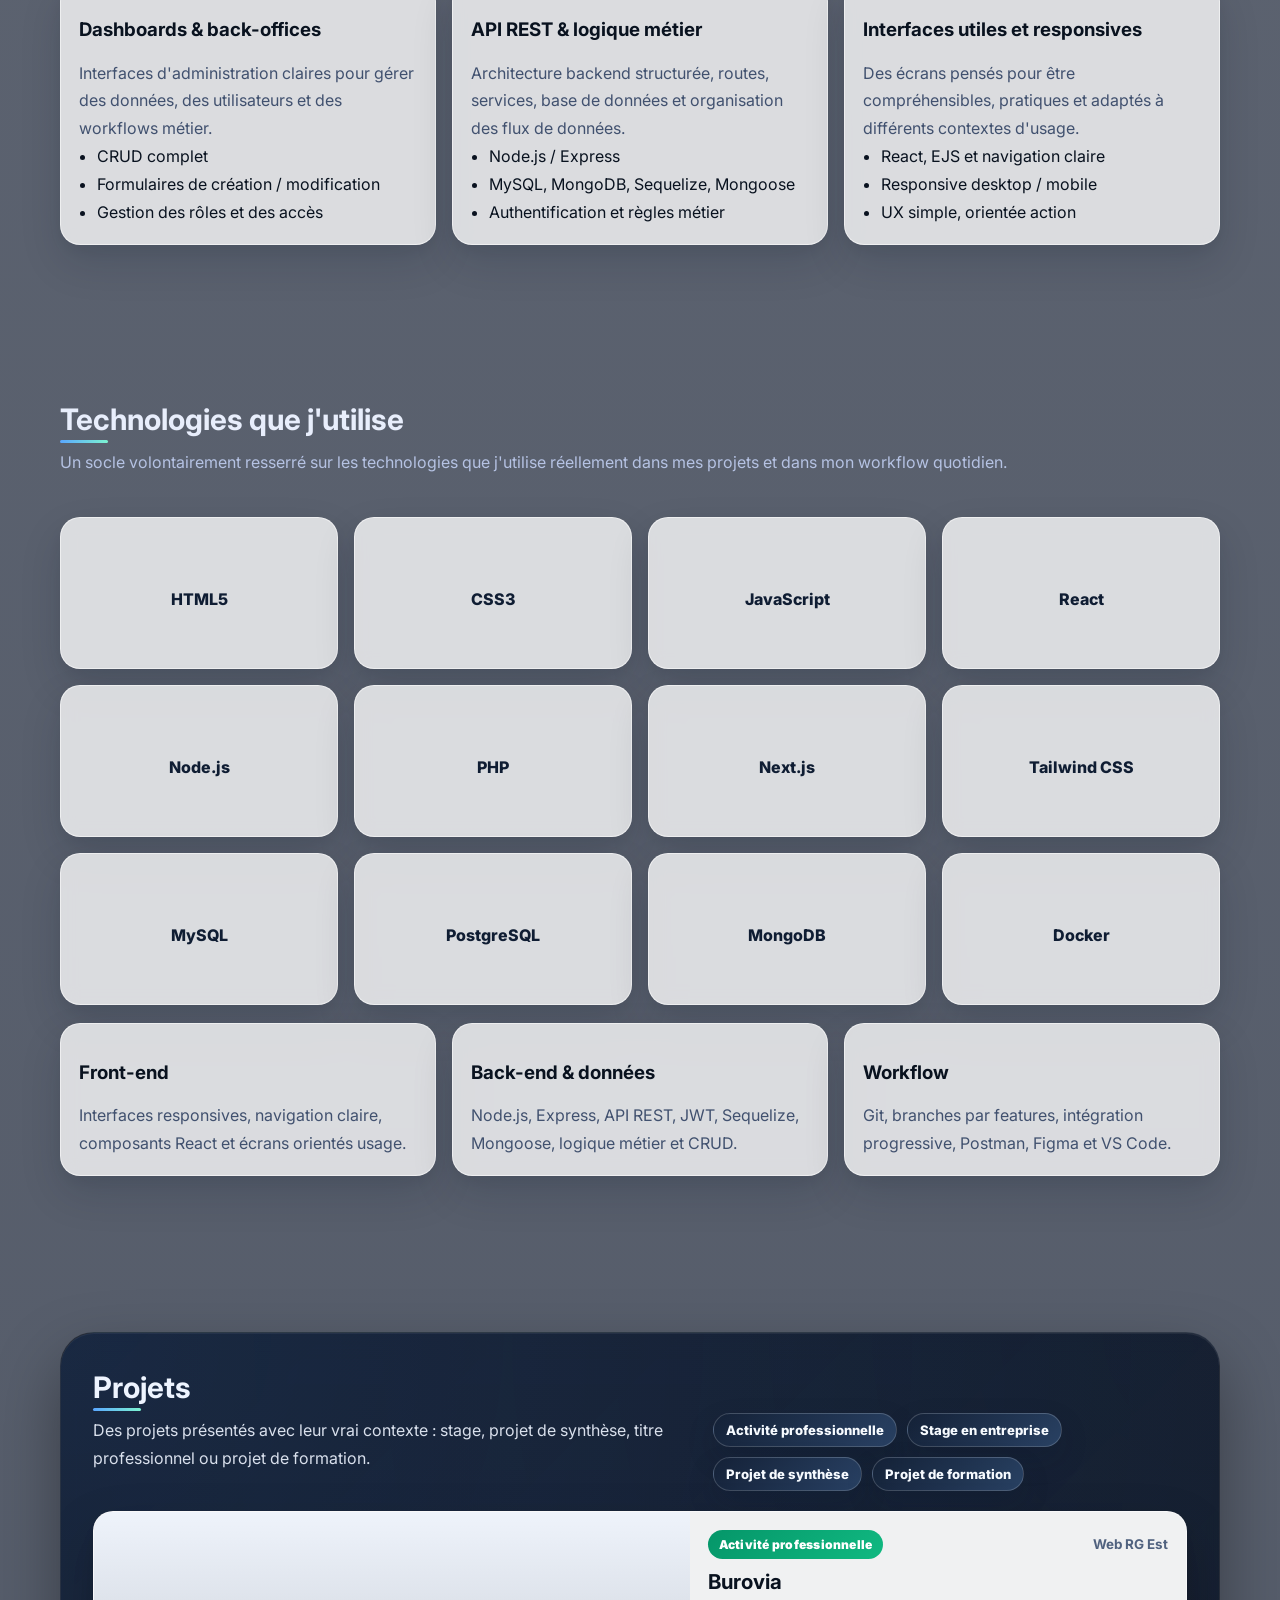
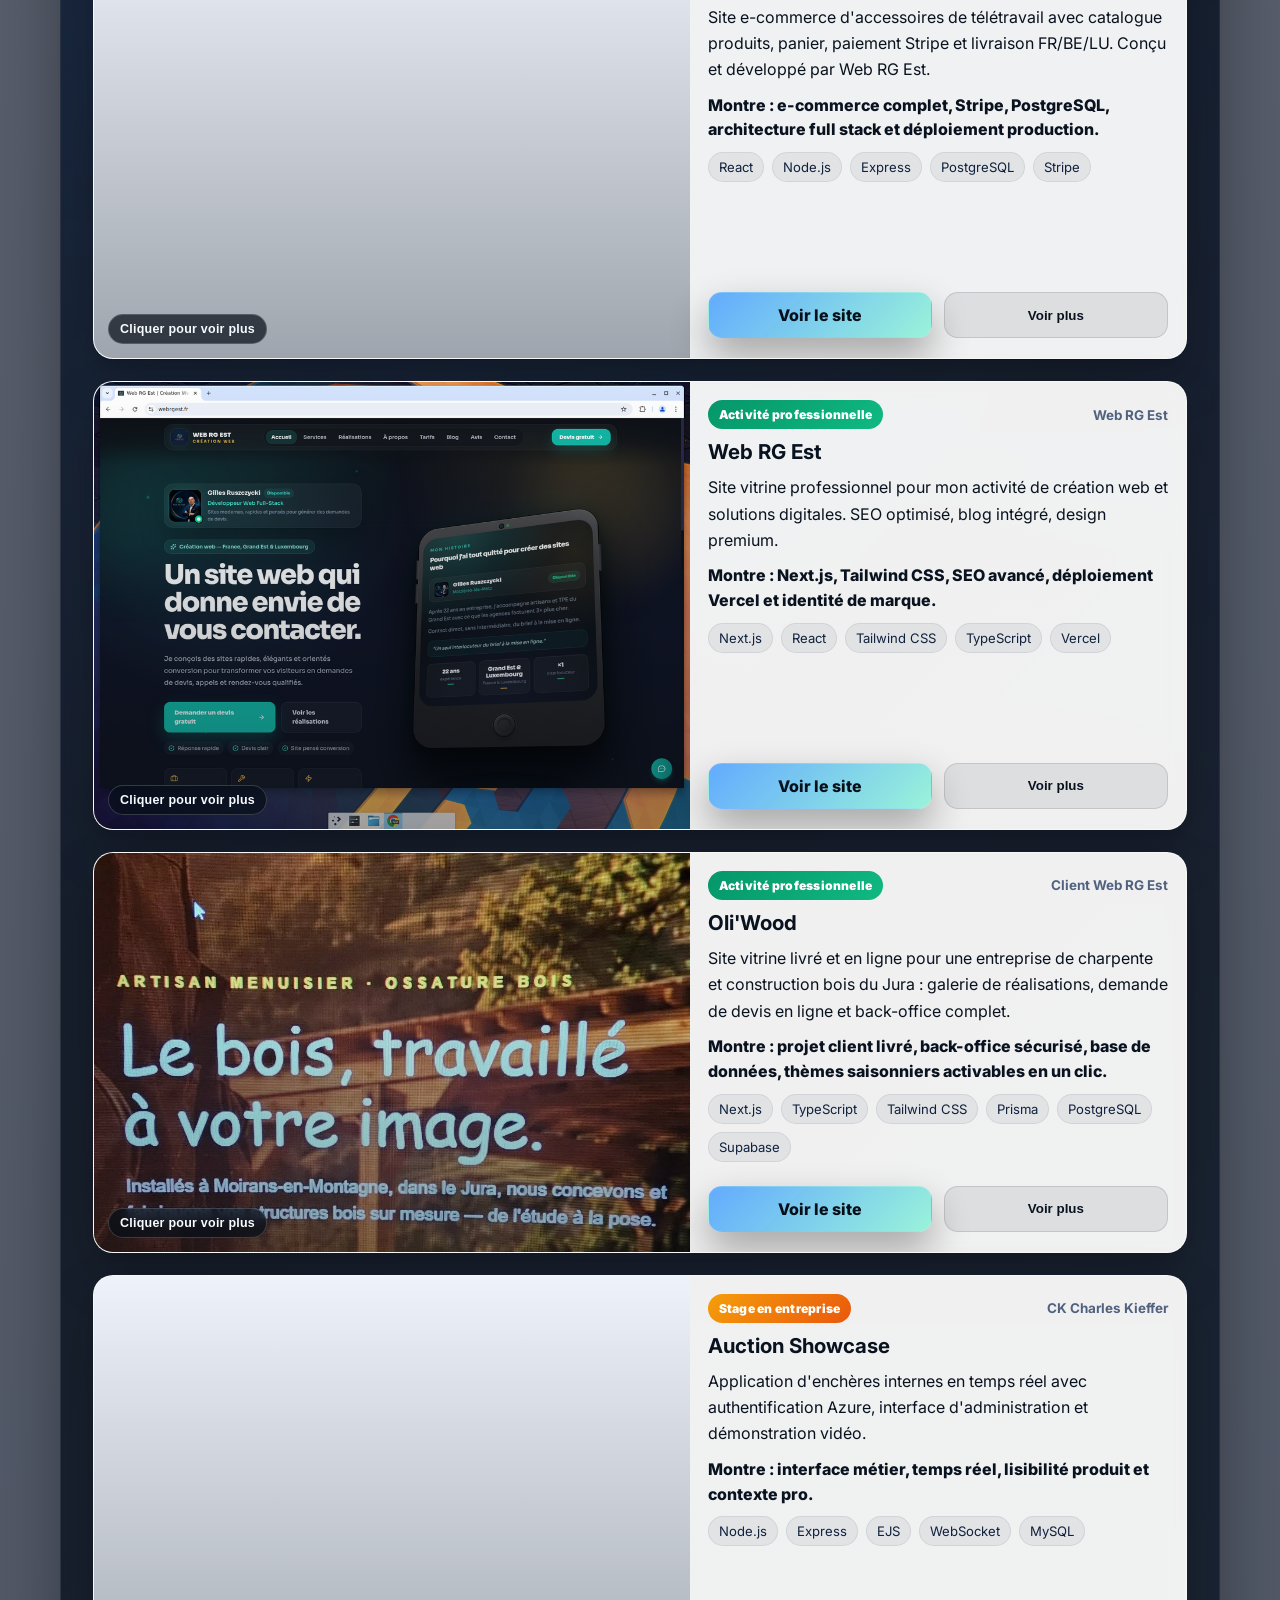
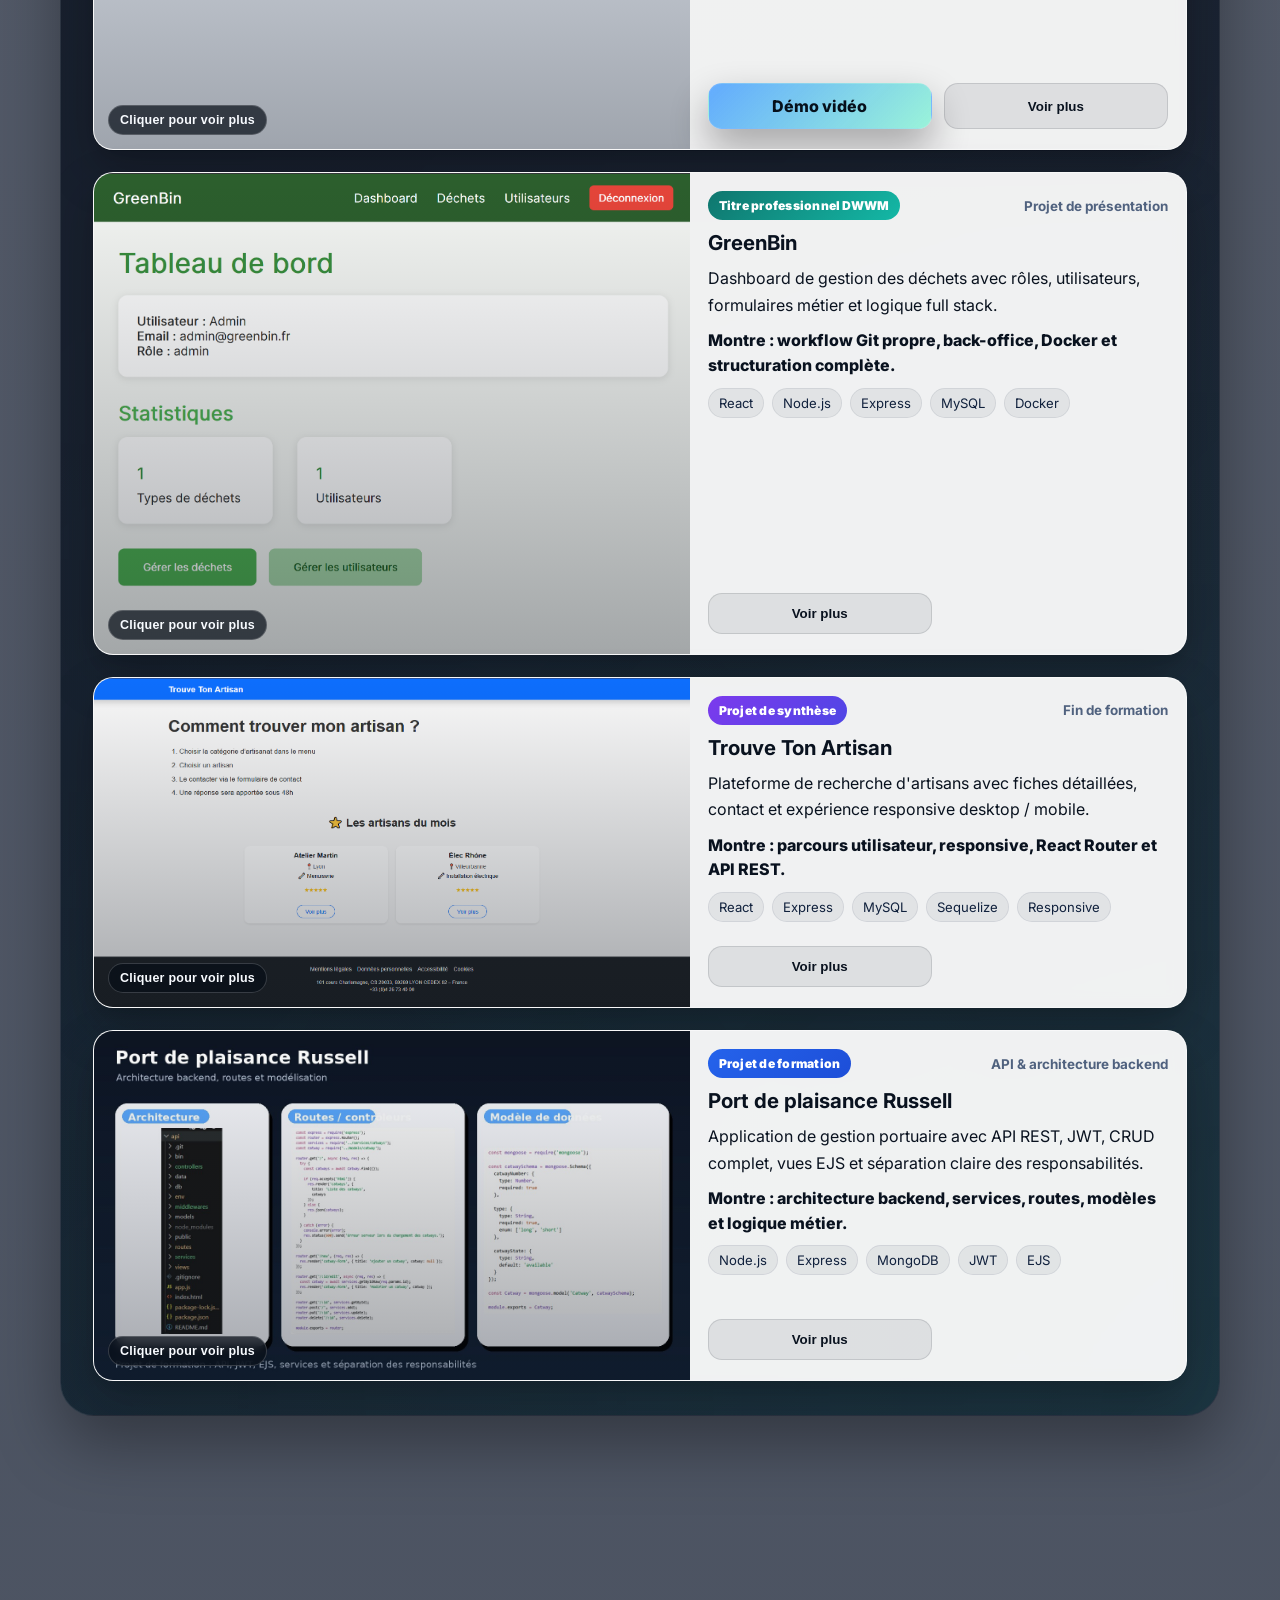
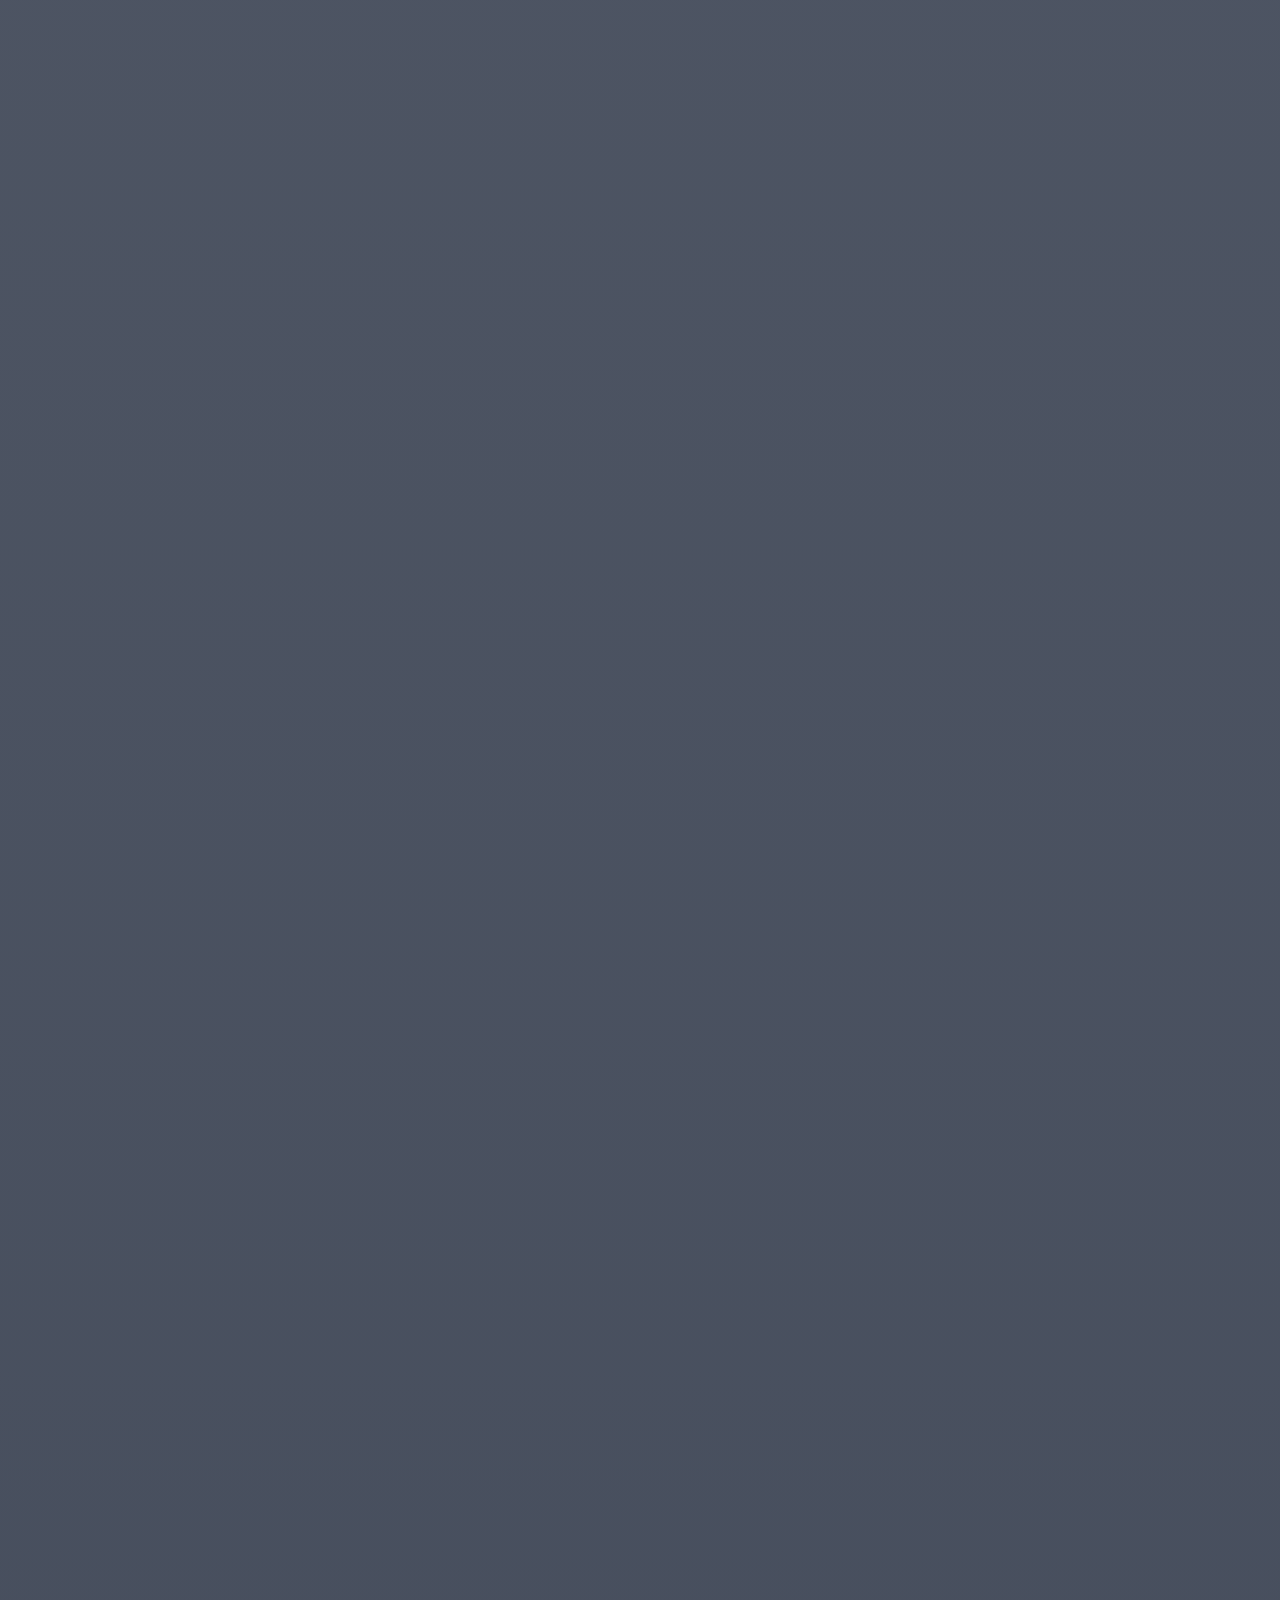
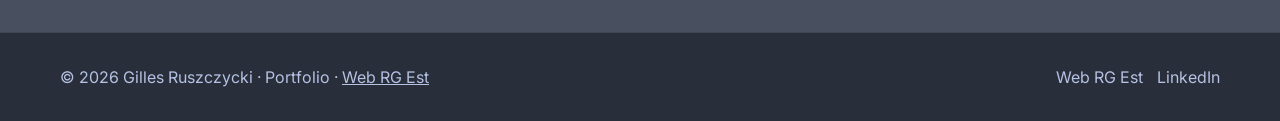
==== commit b472e472: "feat(profil) : fiche profil interactive façon fiche produit, sélecteur de version et galerie projets" ====
--- a/index.html
+++ b/index.html
@@ -55,6 +55,7 @@
         <a href="#projets">Projets</a>
         <a href="#parcours">Parcours</a>
         <a href="#contact">Contact</a>
+        <a href="profil.html">Fiche profil</a>
         <a class="nav-cta" href="hireme.html">Recruteurs</a>
       </div>
 
